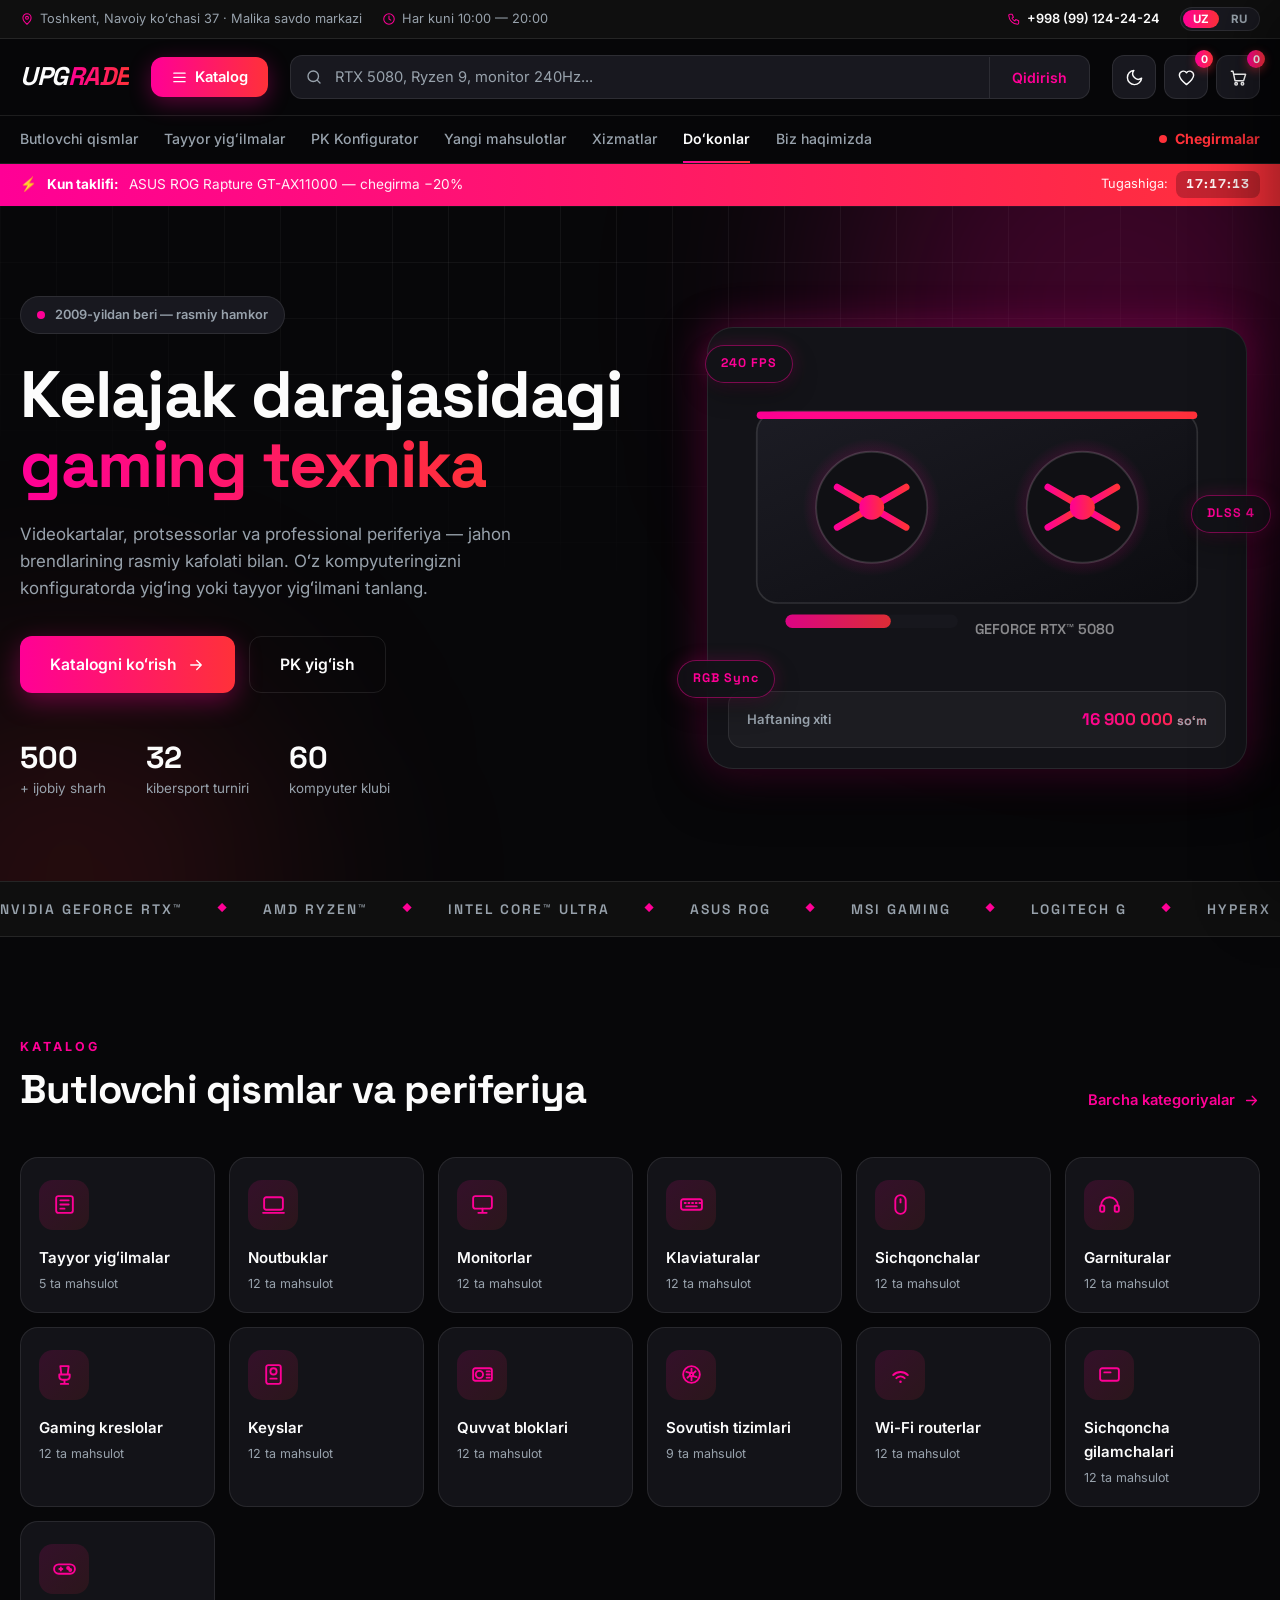
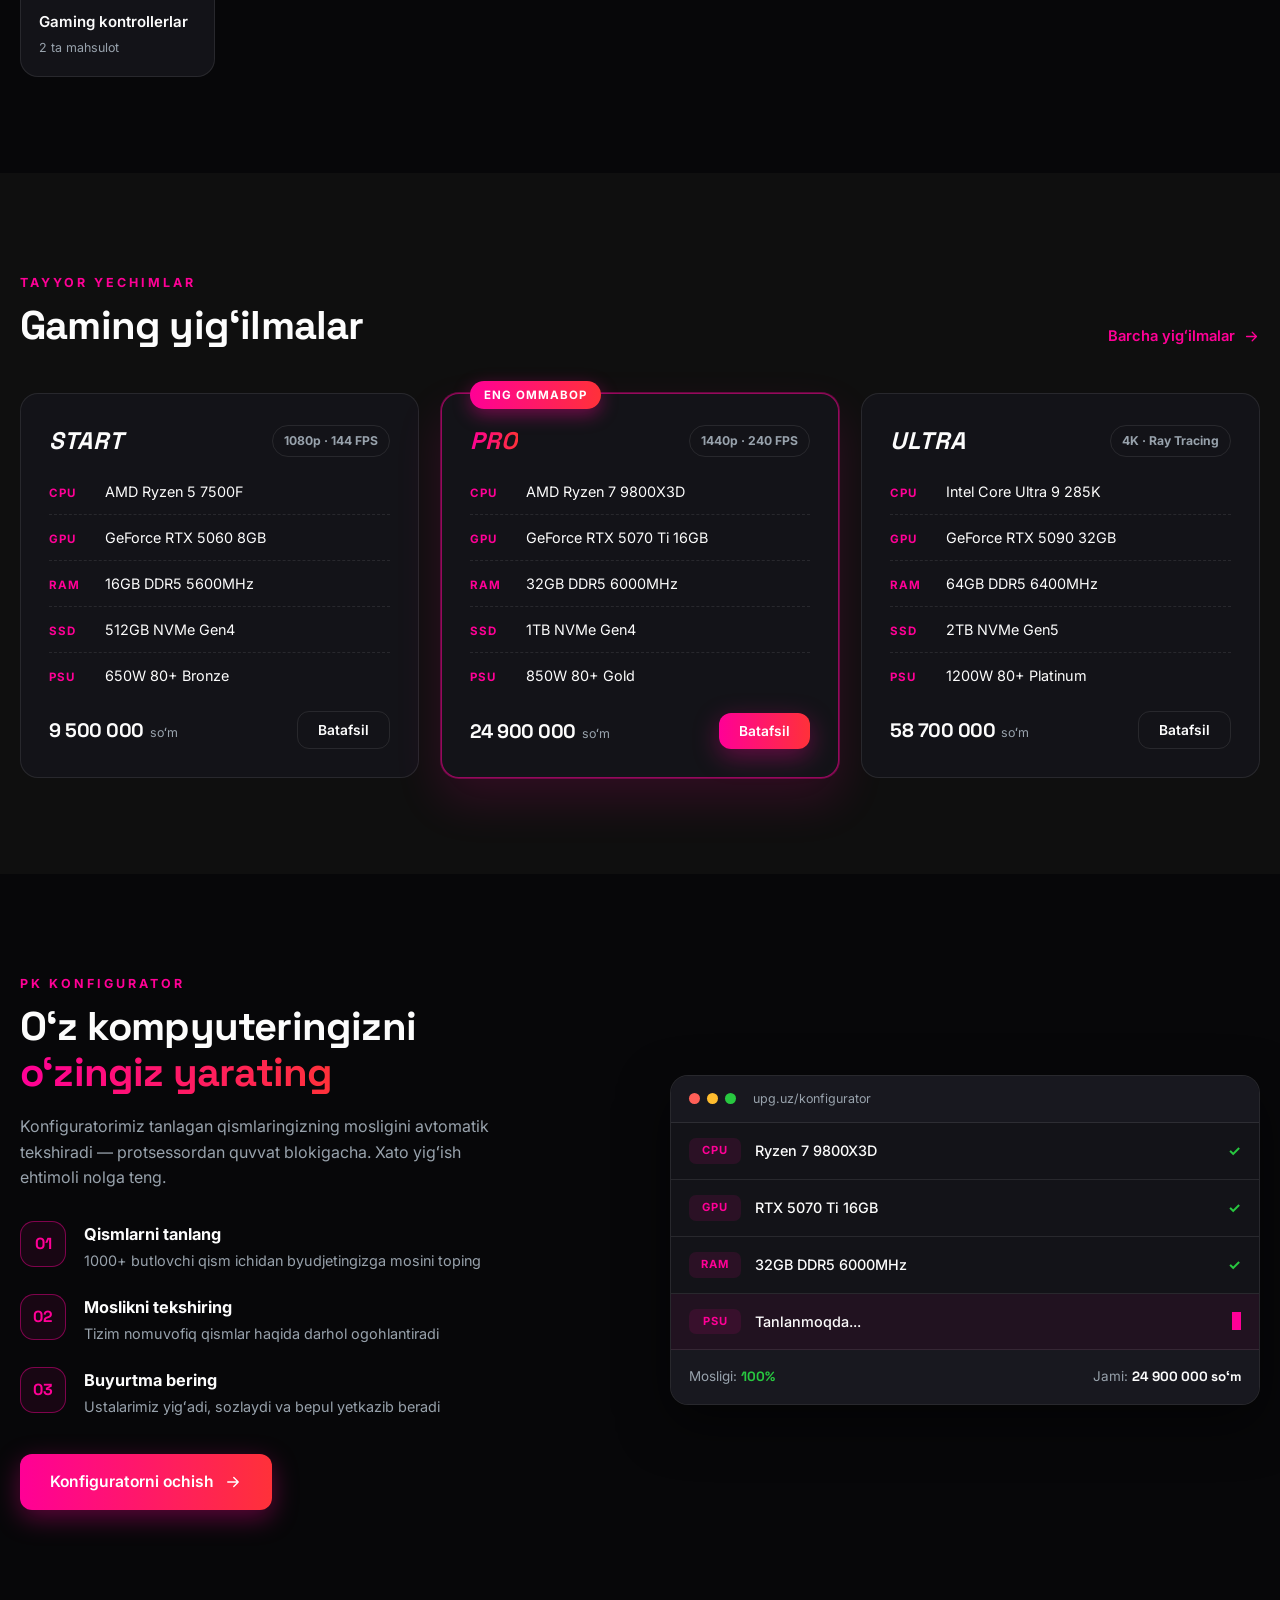
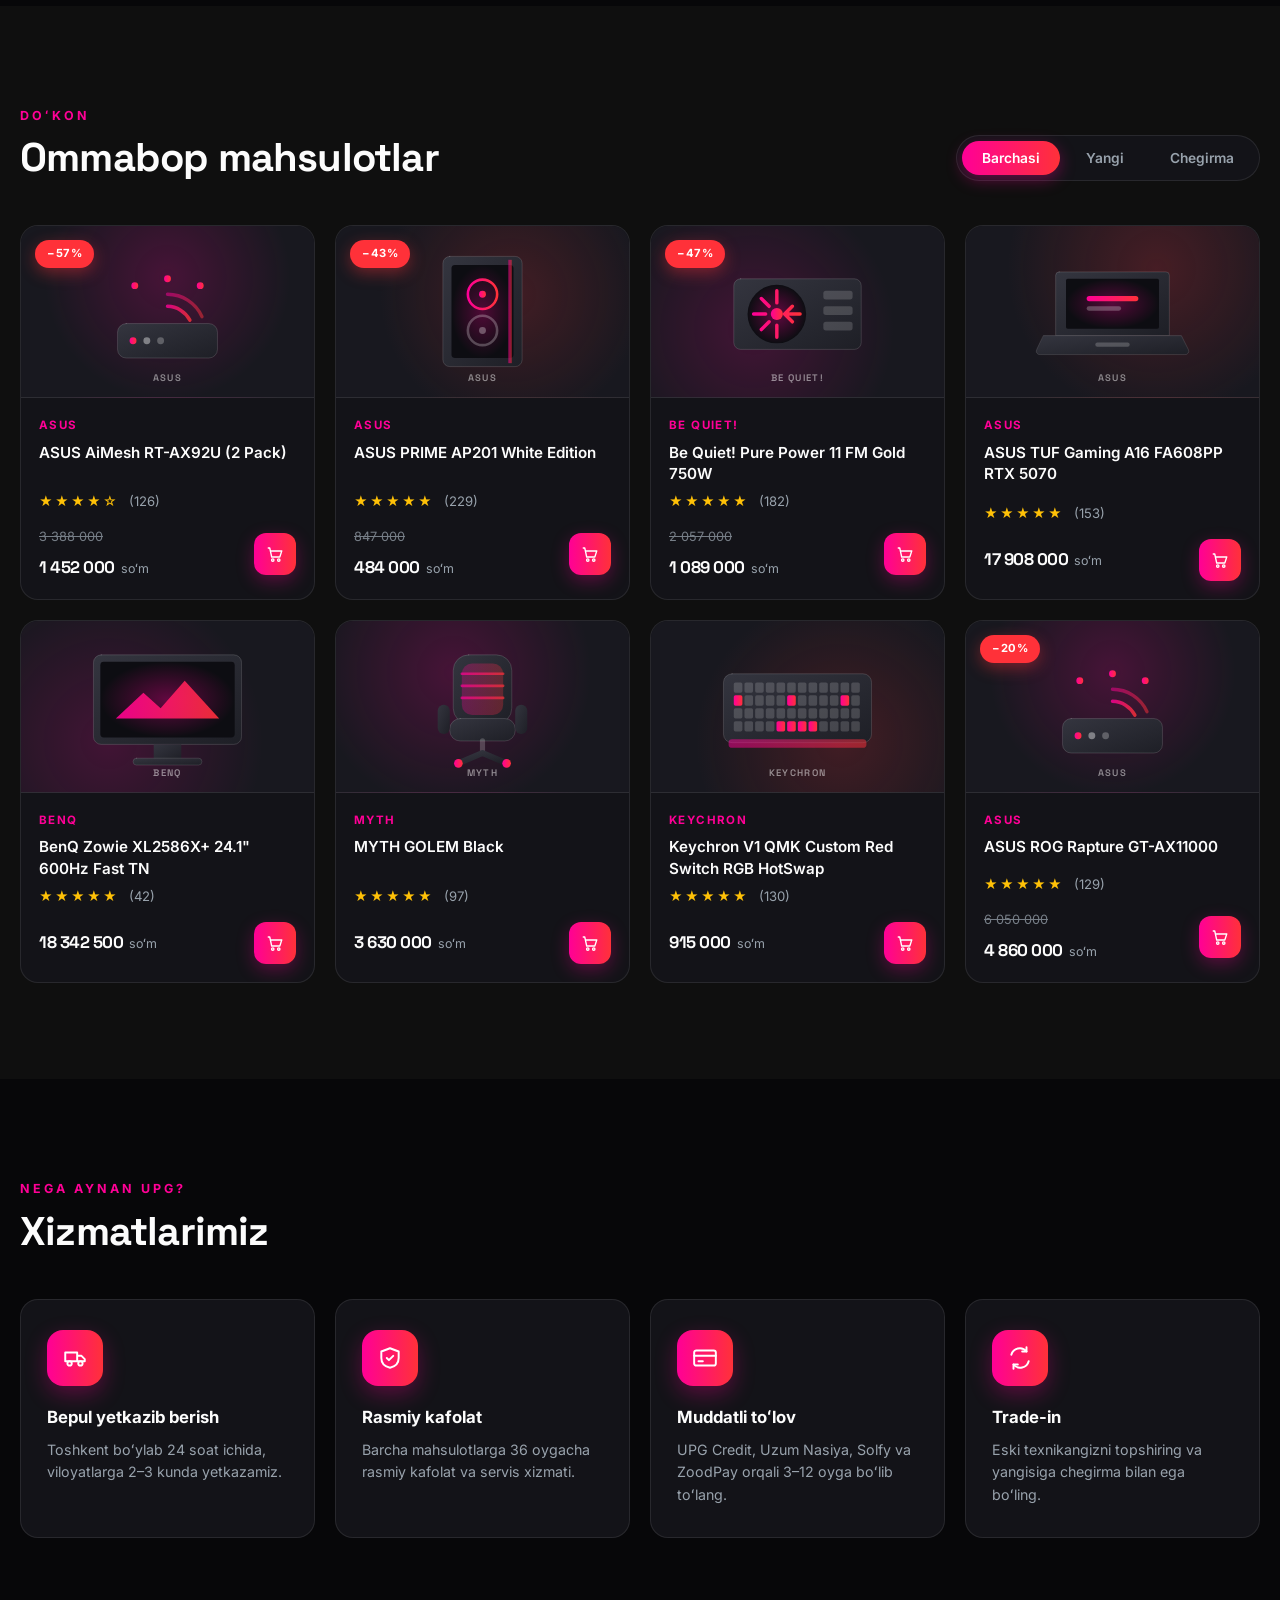
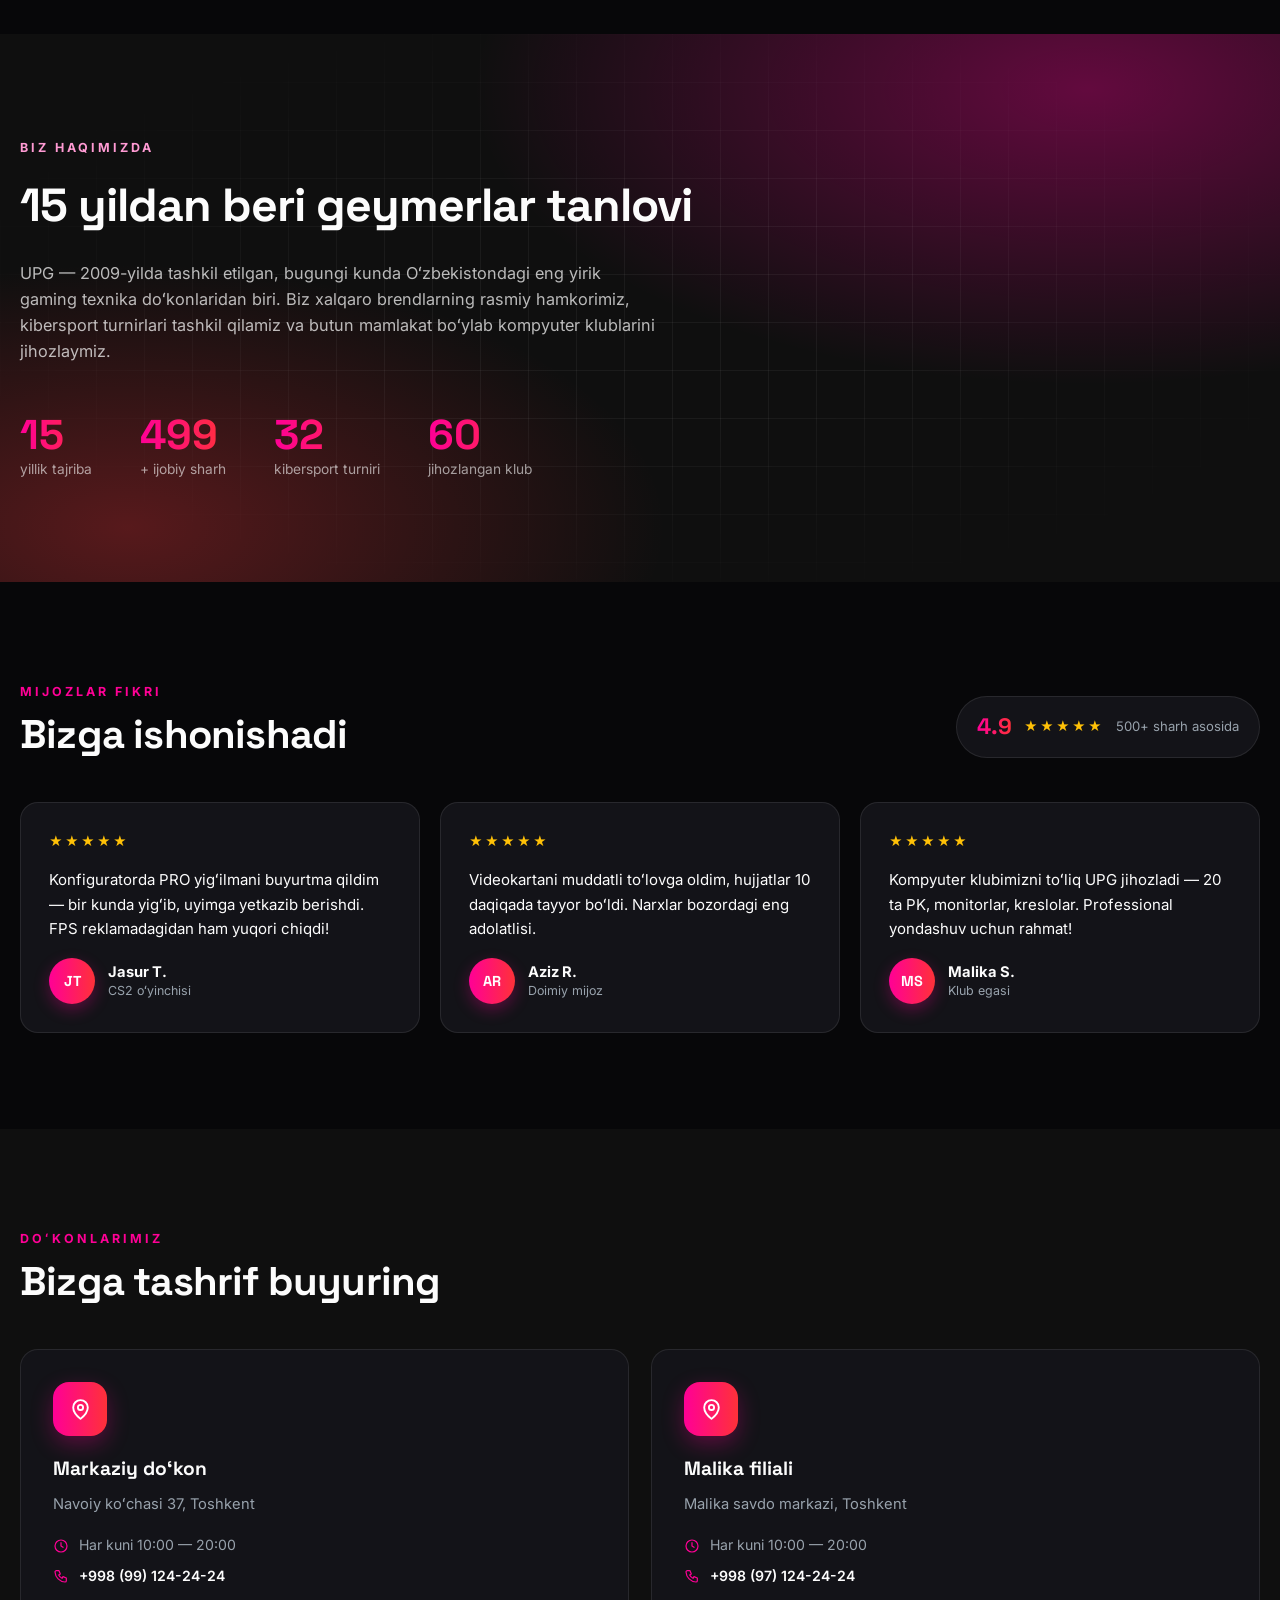
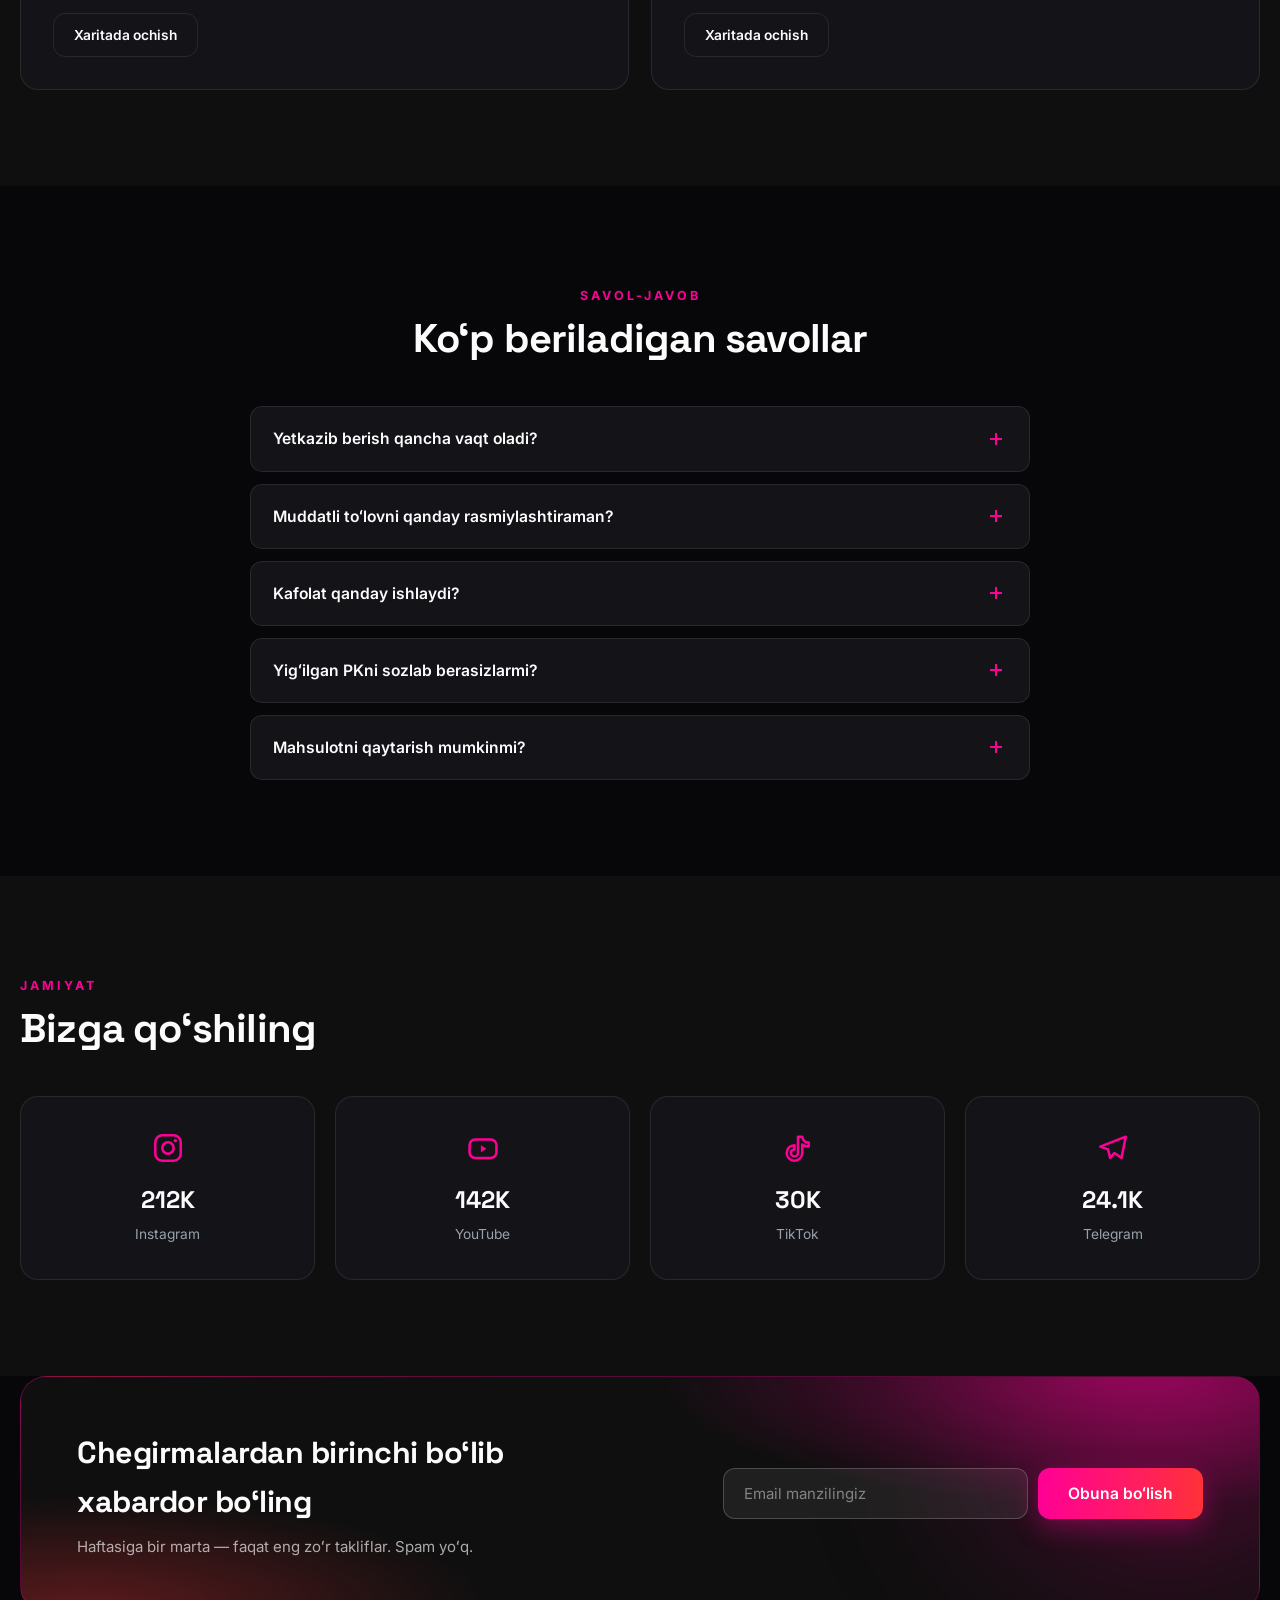
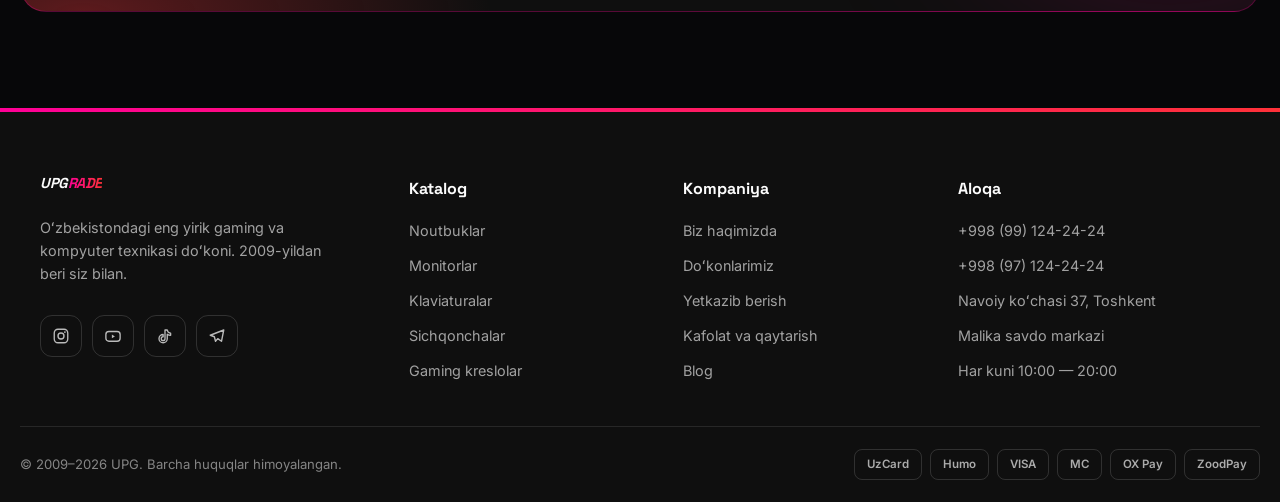
==== index.html @ 5912a6b3 "UPG — zamonaviy gaming do'kon sayti - 136 real mahsulot, 13 kategoriya (upg.uz'dan) - Kategoriya va " ====
<!DOCTYPE html>
<html lang="uz" data-theme="dark">
<head>
  <meta charset="UTF-8">
  <meta name="viewport" content="width=device-width, initial-scale=1.0">
  <meta name="theme-color" content="#0f0f0f">
  <meta name="description" content="UPG — 2009-yildan beri Oʻzbekistondagi eng yirik gaming va kompyuter texnikasi doʻkoni. Videokartalar, protsessorlar, tayyor yigʻilmalar va PK konfigurator.">
  <title>UPG — Gaming va kompyuter texnikasi | Toshkent</title>

  <meta property="og:type" content="website">
  <meta property="og:site_name" content="UPG">
  <meta property="og:title" content="UPG — Gaming va kompyuter texnikasi | Toshkent">
  <meta property="og:description" content="Videokartalar, protsessorlar va professional periferiya — jahon brendlarining rasmiy kafolati bilan. 2009-yildan beri.">
  <meta property="og:locale" content="uz_UZ">
  <meta property="og:url" content="https://upg.uz/">

  <link rel="icon" type="image/svg+xml" href="assets/favicon.svg">
  <link rel="preconnect" href="https://fonts.googleapis.com">
  <link rel="preconnect" href="https://fonts.gstatic.com" crossorigin>
  <link href="https://fonts.googleapis.com/css2?family=Inter:wght@400;500;600;700&family=Space+Grotesk:wght@500;600;700&display=swap" rel="stylesheet">
  <link rel="stylesheet" href="css/style.css">
  <link rel="stylesheet" href="css/shop.css">

  <script type="application/ld+json">
  {
    "@context": "https://schema.org",
    "@type": "Store",
    "name": "UPG",
    "url": "https://upg.uz",
    "telephone": "+998991242424",
    "openingHours": "Mo-Su 10:00-20:00",
    "address": {
      "@type": "PostalAddress",
      "streetAddress": "Navoiy koʻchasi 37",
      "addressLocality": "Toshkent",
      "addressCountry": "UZ"
    }
  }
  </script>
</head>
<body>

  <!-- ===== Preloader ===== -->
  <div class="preloader" id="preloader" aria-hidden="true">
    <div class="preloader__logo">UPG<span>RADE</span></div>
    <div class="preloader__bar"><i></i></div>
  </div>

  <!-- ===== Top bar ===== -->
  <div class="topbar">
    <div class="container topbar__inner">
      <div class="topbar__left">
        <span class="topbar__item">
          <svg viewBox="0 0 24 24"><path d="M12 21s-7-5.7-7-11a7 7 0 0 1 14 0c0 5.3-7 11-7 11z"/><circle cx="12" cy="10" r="2.5"/></svg>
          <span data-i18n="tb.addr">Toshkent, Navoiy koʻchasi 37 · Malika savdo markazi</span>
        </span>
        <span class="topbar__item">
          <svg viewBox="0 0 24 24"><circle cx="12" cy="12" r="9"/><path d="M12 7v5l3 2"/></svg>
          <span data-i18n="tb.hours">Har kuni 10:00 — 20:00</span>
        </span>
      </div>
      <div class="topbar__right">
        <a class="topbar__item topbar__phone" href="tel:+998991242424">
          <svg viewBox="0 0 24 24"><path d="M5 4h4l2 5-2.5 1.5a11 11 0 0 0 5 5L15 13l5 2v4a2 2 0 0 1-2 2A16 16 0 0 1 3 6a2 2 0 0 1 2-2z"/></svg>
          +998 (99) 124-24-24
        </a>
        <div class="lang-switch" role="group" aria-label="Til tanlash">
          <button class="lang-switch__btn is-active" data-lang="uz" type="button">UZ</button>
          <button class="lang-switch__btn" data-lang="ru" type="button">RU</button>
        </div>
      </div>
    </div>
  </div>

  <!-- ===== Header ===== -->
  <header class="header" id="header">
    <div class="container header__inner">
      <a class="logo" href="#" aria-label="UPG bosh sahifa">
        <span class="logo__upg">UPG</span><span class="logo__rade">RADE</span>
      </a>

      <button class="catalog-btn" type="button" id="catalogBtn" aria-expanded="false" aria-controls="megaMenu">
        <svg viewBox="0 0 24 24"><path d="M4 6h16M4 12h16M4 18h16"/></svg>
        <span data-i18n="h.catalog">Katalog</span>
      </button>

      <div class="search" id="searchBox">
        <svg class="search__icon" viewBox="0 0 24 24"><circle cx="11" cy="11" r="7"/><path d="m20 20-3.5-3.5"/></svg>
        <input class="search__input" id="searchInput" type="search" placeholder="RTX 5080, Ryzen 9, monitor 240Hz..." autocomplete="off">
        <button class="search__btn" type="button" data-i18n="h.search">Qidirish</button>
        <div class="search__sugg" id="searchSugg" role="listbox"></div>
      </div>

      <nav class="header__actions" aria-label="Foydalanuvchi amallari">
        <button class="icon-btn" type="button" aria-label="Mavzuni almashtirish" id="themeToggle">
          <svg class="icon-moon" viewBox="0 0 24 24"><path d="M21 12.8A9 9 0 1 1 11.2 3a7 7 0 0 0 9.8 9.8z"/></svg>
          <svg class="icon-sun" viewBox="0 0 24 24"><circle cx="12" cy="12" r="4"/><path d="M12 2v2m0 16v2M4.9 4.9l1.4 1.4m11.4 11.4 1.4 1.4M2 12h2m16 0h2M4.9 19.1l1.4-1.4M17.7 6.3l1.4-1.4"/></svg>
        </button>
        <button class="icon-btn" type="button" aria-label="Sevimlilar" id="favBtn">
          <svg viewBox="0 0 24 24"><path d="M12 21C6 16 3 12.5 3 9a5 5 0 0 1 9-3 5 5 0 0 1 9 3c0 3.5-3 7-9 12z"/></svg>
          <span class="icon-btn__badge" id="favBadge">0</span>
        </button>
        <button class="icon-btn" type="button" aria-label="Savat" id="cartIconBtn">
          <svg viewBox="0 0 24 24"><circle cx="9" cy="20" r="1.6"/><circle cx="17" cy="20" r="1.6"/><path d="M3 4h2l2.6 12h10.8L21 8H7"/></svg>
          <span class="icon-btn__badge" id="cartBadge">0</span>
        </button>
        <button class="burger" type="button" aria-label="Menyu" id="burger">
          <span></span><span></span><span></span>
        </button>
      </nav>
    </div>

    <!-- Mega menyu -->
    <div class="mega" id="megaMenu">
      <div class="container mega__inner">
        <a class="mega__link" href="#catalog"><svg viewBox="0 0 24 24"><rect x="7" y="7" width="10" height="10" rx="1.5"/><rect x="10" y="10" width="4" height="4"/><path d="M9 7V4m3 3V4m3 3V4M9 20v-3m3 3v-3m3 3v-3M7 9H4m3 3H4m3 3H4m16-6h-3m3 3h-3m3 3h-3"/></svg><span><b data-i18n="cat.cpu">Protsessorlar</b><i data-i18n="cnt.cpu">124 ta mahsulot</i></span></a>
        <a class="mega__link" href="#catalog"><svg viewBox="0 0 24 24"><rect x="2" y="7" width="19" height="11" rx="2"/><circle cx="8.5" cy="12.5" r="3"/><circle cx="15.5" cy="12.5" r="3"/><path d="M4 18v2m5-2v2"/></svg><span><b data-i18n="cat.gpu">Videokartalar</b><i data-i18n="cnt.gpu">86 ta mahsulot</i></span></a>
        <a class="mega__link" href="#catalog"><svg viewBox="0 0 24 24"><rect x="3" y="8" width="18" height="8" rx="1"/><path d="M6 8v8m4-8v8m4-8v8m4-8v8M3 12h18"/></svg><span><b data-i18n="cat.ram">Operativ xotira</b><i data-i18n="cnt.ram">93 ta mahsulot</i></span></a>
        <a class="mega__link" href="#catalog"><svg viewBox="0 0 24 24"><rect x="4" y="6" width="16" height="12" rx="2"/><circle cx="9" cy="12" r="2"/><path d="M13 10h4m-4 4h4"/></svg><span><b data-i18n="cat.ssd">SSD disklar</b><i data-i18n="cnt.ssd">78 ta mahsulot</i></span></a>
        <a class="mega__link" href="#catalog"><svg viewBox="0 0 24 24"><rect x="3" y="6" width="18" height="12" rx="2"/><circle cx="9" cy="12" r="3.5"/><path d="M16 9h3m-3 3h3m-3 3h3"/></svg><span><b data-i18n="cat.psu">Quvvat bloklari</b><i data-i18n="cnt.psu">52 ta mahsulot</i></span></a>
        <a class="mega__link" href="#catalog"><svg viewBox="0 0 24 24"><rect x="5" y="3" width="14" height="18" rx="2"/><circle cx="12" cy="9" r="3"/><path d="M9 16h6m-6 2.5h4"/></svg><span><b data-i18n="cat.case">Keyslar</b><i data-i18n="cnt.case">64 ta mahsulot</i></span></a>
        <a class="mega__link" href="#catalog"><svg viewBox="0 0 24 24"><circle cx="12" cy="12" r="8"/><circle cx="12" cy="12" r="1.6"/><path d="M12 6.5v4m3.9-1.6-2.5 2.3M17 14.5l-3.4-1M12 17.5v-4m-3.9 1.6 2.5-2.3M7 9.5l3.4 1"/></svg><span><b data-i18n="cat.cool">Sovutish</b><i data-i18n="cnt.cool">71 ta mahsulot</i></span></a>
        <a class="mega__link" href="#catalog"><svg viewBox="0 0 24 24"><rect x="3" y="4" width="18" height="12" rx="2"/><path d="M12 16v4m-4 0h8"/></svg><span><b data-i18n="cat.mon">Monitorlar</b><i data-i18n="cnt.mon">58 ta mahsulot</i></span></a>
        <a class="mega__link" href="#catalog"><svg viewBox="0 0 24 24"><rect x="2" y="7" width="20" height="10" rx="2"/><path d="M5.5 10.5h1m2.5 0h1m2.5 0h1m2.5 0h1m2.5 0h1M7 13.8h10"/></svg><span><b data-i18n="cat.kb">Klaviaturalar</b><i data-i18n="cnt.kb">112 ta mahsulot</i></span></a>
        <a class="mega__link" href="#catalog"><svg viewBox="0 0 24 24"><rect x="7" y="3" width="10" height="18" rx="5"/><path d="M12 7v3"/></svg><span><b data-i18n="cat.mouse">Sichqonchalar</b><i data-i18n="cnt.mouse">96 ta mahsulot</i></span></a>
        <a class="mega__link" href="#catalog"><svg viewBox="0 0 24 24"><path d="M4 13a8 8 0 0 1 16 0"/><rect x="3" y="13" width="4" height="6" rx="1.5"/><rect x="17" y="13" width="4" height="6" rx="1.5"/></svg><span><b data-i18n="cat.hs">Garnituralar</b><i data-i18n="cnt.hs">84 ta mahsulot</i></span></a>
        <a class="mega__link" href="#catalog"><svg viewBox="0 0 24 24"><path d="M8 4h8l-1 8h-6L8 4zM7 12h10v2a3 3 0 0 1-3 3h-4a3 3 0 0 1-3-3v-2zM12 17v3m-3.5 1h7"/></svg><span><b data-i18n="cat.chair">Gaming kreslolar</b><i data-i18n="cnt.chair">37 ta mahsulot</i></span></a>
      </div>
    </div>

    <nav class="subnav" id="subnav" aria-label="Asosiy menyu">
      <div class="container subnav__inner">
        <a href="#catalog" data-i18n="n.parts">Butlovchi qismlar</a>
        <a href="#builds" data-i18n="n.builds">Tayyor yigʻilmalar</a>
        <a href="#configurator" data-i18n="n.config">PK Konfigurator</a>
        <a href="#products" data-i18n="n.products">Yangi mahsulotlar</a>
        <a href="#services" data-i18n="n.services">Xizmatlar</a>
        <a href="#stores" data-i18n="n.stores">Doʻkonlar</a>
        <a href="#about" data-i18n="n.about">Biz haqimizda</a>
        <span class="subnav__hot"><span class="dot"></span><span data-i18n="n.sale">Chegirmalar</span></span>
      </div>
    </nav>
  </header>

  <!-- ===== Kun taklifi ===== -->
  <div class="dealbar">
    <div class="container dealbar__inner">
      <span class="dealbar__flash">⚡</span>
      <b data-i18n="deal.label">Kun taklifi:</b>
      <span class="dealbar__item" data-i18n="deal.item">MSI GeForce RTX 5070 Ti — chegirma −18%</span>
      <span class="dealbar__ends"><span data-i18n="deal.ends">Tugashiga:</span> <b class="dealbar__timer" id="dealTimer">00:00:00</b></span>
    </div>
  </div>

  <main>

    <!-- ===== Hero ===== -->
    <section class="hero">
      <div class="hero__glow hero__glow--1"></div>
      <div class="hero__glow hero__glow--2"></div>
      <div class="hero__grid-bg"></div>
      <div class="container hero__inner">
        <div class="hero__content reveal">
          <span class="chip">
            <span class="chip__pulse"></span>
            <span data-i18n="hero.chip">2009-yildan beri — rasmiy hamkor</span>
          </span>
          <h1 class="hero__title">
            <span data-i18n="hero.t1">Kelajak darajasidagi</span><br>
            <span class="grad-text" data-i18n="hero.t2">gaming texnika</span>
          </h1>
          <p class="hero__subtitle" data-i18n="hero.sub">
            Videokartalar, protsessorlar va professional periferiya — jahon brendlarining
            rasmiy kafolati bilan. Oʻz kompyuteringizni konfiguratorda yigʻing yoki
            tayyor yigʻilmani tanlang.
          </p>
          <div class="hero__cta">
            <a class="btn btn--primary" href="#catalog">
              <span data-i18n="hero.cta1">Katalogni koʻrish</span>
              <svg viewBox="0 0 24 24"><path d="M5 12h14m-6-6 6 6-6 6"/></svg>
            </a>
            <a class="btn btn--ghost" href="#configurator" data-i18n="hero.cta2">PK yigʻish</a>
          </div>
          <div class="hero__stats">
            <div class="hstat"><b data-count="500">0</b><span data-i18n="hero.s1">+ ijobiy sharh</span></div>
            <div class="hstat"><b data-count="32">0</b><span data-i18n="hero.s2">kibersport turniri</span></div>
            <div class="hstat"><b data-count="60">0</b><span data-i18n="hero.s3">kompyuter klubi</span></div>
          </div>
        </div>

        <div class="hero__visual reveal" aria-hidden="true">
          <span class="float-chip float-chip--1">240 FPS</span>
          <span class="float-chip float-chip--2">DLSS 4</span>
          <span class="float-chip float-chip--3">RGB Sync</span>
          <div class="gpu-card">
            <svg viewBox="0 0 520 340" fill="none">
              <defs>
                <linearGradient id="gpuBody" x1="0" y1="0" x2="1" y2="1">
                  <stop offset="0" stop-color="#1c1c24"/><stop offset="1" stop-color="#0c0c10"/>
                </linearGradient>
                <linearGradient id="gpuAccent" x1="0" y1="0" x2="1" y2="0">
                  <stop offset="0" stop-color="#FF0096"/><stop offset="1" stop-color="#FF3139"/>
                </linearGradient>
                <radialGradient id="fanGlow" cx="0.5" cy="0.5" r="0.5">
                  <stop offset="0" stop-color="#FF0096" stop-opacity=".55"/><stop offset="1" stop-color="#FF0096" stop-opacity="0"/>
                </radialGradient>
              </defs>
              <rect x="30" y="60" width="460" height="200" rx="22" fill="url(#gpuBody)" stroke="rgba(255,255,255,.12)"/>
              <rect x="30" y="60" width="460" height="8" rx="4" fill="url(#gpuAccent)"/>
              <circle cx="150" cy="160" r="72" fill="url(#fanGlow)"/>
              <circle cx="370" cy="160" r="72" fill="url(#fanGlow)"/>
              <g class="fan" style="transform-origin:150px 160px">
                <circle cx="150" cy="160" r="58" fill="#101014" stroke="rgba(255,255,255,.14)" stroke-width="2"/>
                <g stroke="url(#gpuAccent)" stroke-width="7" stroke-linecap="round">
                  <path d="M150 118v30"/><path d="M186 139l-26 15"/><path d="M186 181l-26-15"/>
                  <path d="M150 202v-30"/><path d="M114 181l26-15"/><path d="M114 139l26 15"/>
                </g>
                <circle cx="150" cy="160" r="13" fill="url(#gpuAccent)"/>
              </g>
              <g class="fan fan--rev" style="transform-origin:370px 160px">
                <circle cx="370" cy="160" r="58" fill="#101014" stroke="rgba(255,255,255,.14)" stroke-width="2"/>
                <g stroke="url(#gpuAccent)" stroke-width="7" stroke-linecap="round">
                  <path d="M370 118v30"/><path d="M406 139l-26 15"/><path d="M406 181l-26-15"/>
                  <path d="M370 202v-30"/><path d="M334 181l26-15"/><path d="M334 139l26 15"/>
                </g>
                <circle cx="370" cy="160" r="13" fill="url(#gpuAccent)"/>
              </g>
              <rect x="60" y="272" width="180" height="14" rx="7" fill="#17171d"/>
              <rect x="60" y="272" width="110" height="14" rx="7" fill="url(#gpuAccent)" opacity=".85"/>
              <text x="258" y="292" fill="rgba(255,255,255,.5)" font-family="Space Grotesk, sans-serif" font-size="15" font-weight="600">GEFORCE RTX™ 5080</text>
            </svg>
            <div class="gpu-card__tag">
              <span class="gpu-card__tag-label" data-i18n="hero.hit">Haftaning xiti</span>
              <span class="gpu-card__tag-price">16 900 000 <span data-i18n="common.sum">soʻm</span></span>
            </div>
          </div>
        </div>
      </div>

      <div class="marquee" aria-hidden="true">
        <div class="marquee__track">
          <span>NVIDIA GEFORCE RTX™</span><i>◆</i><span>AMD RYZEN™</span><i>◆</i><span>INTEL CORE™ ULTRA</span><i>◆</i><span>ASUS ROG</span><i>◆</i><span>MSI GAMING</span><i>◆</i><span>LOGITECH G</span><i>◆</i><span>HYPERX</span><i>◆</i><span>RAZER</span><i>◆</i><span>SAMSUNG ODYSSEY</span><i>◆</i>
          <span>NVIDIA GEFORCE RTX™</span><i>◆</i><span>AMD RYZEN™</span><i>◆</i><span>INTEL CORE™ ULTRA</span><i>◆</i><span>ASUS ROG</span><i>◆</i><span>MSI GAMING</span><i>◆</i><span>LOGITECH G</span><i>◆</i><span>HYPERX</span><i>◆</i><span>RAZER</span><i>◆</i><span>SAMSUNG ODYSSEY</span><i>◆</i>
        </div>
      </div>
    </section>

    <!-- ===== Kategoriyalar ===== -->
    <section class="section" id="catalog">
      <div class="container">
        <div class="section__head reveal">
          <div>
            <span class="section__eyebrow" data-i18n="cat.eyebrow">Katalog</span>
            <h2 class="section__title" data-i18n="cat.title">Butlovchi qismlar va periferiya</h2>
          </div>
          <a class="link-more" href="category.html?cat=all">
            <span data-i18n="cat.more">Barcha kategoriyalar</span>
            <svg viewBox="0 0 24 24"><path d="M5 12h14m-6-6 6 6-6 6"/></svg>
          </a>
        </div>

        <div class="cat-grid" id="catGrid">
          <a class="cat-card reveal" href="#">
            <div class="cat-card__icon"><svg viewBox="0 0 24 24"><rect x="7" y="7" width="10" height="10" rx="1.5"/><rect x="10" y="10" width="4" height="4"/><path d="M9 7V4m3 3V4m3 3V4M9 20v-3m3 3v-3m3 3v-3M7 9H4m3 3H4m3 3H4m16-6h-3m3 3h-3m3 3h-3"/></svg></div>
            <b data-i18n="cat.cpu">Protsessorlar</b><span data-i18n="cnt.cpu">124 ta mahsulot</span>
          </a>
          <a class="cat-card reveal" href="#">
            <div class="cat-card__icon"><svg viewBox="0 0 24 24"><rect x="2" y="7" width="19" height="11" rx="2"/><circle cx="8.5" cy="12.5" r="3"/><circle cx="15.5" cy="12.5" r="3"/><path d="M4 18v2m5-2v2"/></svg></div>
            <b data-i18n="cat.gpu">Videokartalar</b><span data-i18n="cnt.gpu">86 ta mahsulot</span>
          </a>
          <a class="cat-card reveal" href="#">
            <div class="cat-card__icon"><svg viewBox="0 0 24 24"><rect x="3" y="8" width="18" height="8" rx="1"/><path d="M6 8v8m4-8v8m4-8v8m4-8v8M3 12h18"/></svg></div>
            <b data-i18n="cat.ram">Operativ xotira</b><span data-i18n="cnt.ram">93 ta mahsulot</span>
          </a>
          <a class="cat-card reveal" href="#">
            <div class="cat-card__icon"><svg viewBox="0 0 24 24"><rect x="4" y="6" width="16" height="12" rx="2"/><circle cx="9" cy="12" r="2"/><path d="M13 10h4m-4 4h4"/></svg></div>
            <b data-i18n="cat.ssd">SSD disklar</b><span data-i18n="cnt.ssd">78 ta mahsulot</span>
          </a>
          <a class="cat-card reveal" href="#">
            <div class="cat-card__icon"><svg viewBox="0 0 24 24"><rect x="3" y="6" width="18" height="12" rx="2"/><circle cx="9" cy="12" r="3.5"/><path d="M9 8.5v7M5.9 10.2l6.2 3.6M5.9 13.8l6.2-3.6M16 9h3m-3 3h3m-3 3h3"/></svg></div>
            <b data-i18n="cat.psu">Quvvat bloklari</b><span data-i18n="cnt.psu">52 ta mahsulot</span>
          </a>
          <a class="cat-card reveal" href="#">
            <div class="cat-card__icon"><svg viewBox="0 0 24 24"><rect x="5" y="3" width="14" height="18" rx="2"/><circle cx="12" cy="9" r="3"/><path d="M9 16h6m-6 2.5h4"/></svg></div>
            <b data-i18n="cat.case">Keyslar</b><span data-i18n="cnt.case">64 ta mahsulot</span>
          </a>
          <a class="cat-card reveal" href="#">
            <div class="cat-card__icon"><svg viewBox="0 0 24 24"><circle cx="12" cy="12" r="8"/><path d="M12 6.5v4m3.9-1.6-2.5 2.3M17 14.5l-3.4-1M12 17.5v-4m-3.9 1.6 2.5-2.3M7 9.5l3.4 1"/><circle cx="12" cy="12" r="1.6"/></svg></div>
            <b data-i18n="cat.cool">Sovutish</b><span data-i18n="cnt.cool">71 ta mahsulot</span>
          </a>
          <a class="cat-card reveal" href="#">
            <div class="cat-card__icon"><svg viewBox="0 0 24 24"><rect x="3" y="4" width="18" height="12" rx="2"/><path d="M12 16v4m-4 0h8"/></svg></div>
            <b data-i18n="cat.mon">Monitorlar</b><span data-i18n="cnt.mon">58 ta mahsulot</span>
          </a>
          <a class="cat-card reveal" href="#">
            <div class="cat-card__icon"><svg viewBox="0 0 24 24"><rect x="2" y="7" width="20" height="10" rx="2"/><path d="M5.5 10.5h1m2.5 0h1m2.5 0h1m2.5 0h1m2.5 0h1M7 13.8h10"/></svg></div>
            <b data-i18n="cat.kb">Klaviaturalar</b><span data-i18n="cnt.kb">112 ta mahsulot</span>
          </a>
          <a class="cat-card reveal" href="#">
            <div class="cat-card__icon"><svg viewBox="0 0 24 24"><rect x="7" y="3" width="10" height="18" rx="5"/><path d="M12 7v3"/></svg></div>
            <b data-i18n="cat.mouse">Sichqonchalar</b><span data-i18n="cnt.mouse">96 ta mahsulot</span>
          </a>
          <a class="cat-card reveal" href="#">
            <div class="cat-card__icon"><svg viewBox="0 0 24 24"><path d="M4 13a8 8 0 0 1 16 0"/><rect x="3" y="13" width="4" height="6" rx="1.5"/><rect x="17" y="13" width="4" height="6" rx="1.5"/></svg></div>
            <b data-i18n="cat.hs">Garnituralar</b><span data-i18n="cnt.hs">84 ta mahsulot</span>
          </a>
          <a class="cat-card reveal" href="#">
            <div class="cat-card__icon"><svg viewBox="0 0 24 24"><path d="M8 4h8l-1 8h-6L8 4zM7 12h10v2a3 3 0 0 1-3 3h-4a3 3 0 0 1-3-3v-2zM12 17v3m-3.5 1h7"/></svg></div>
            <b data-i18n="cat.chair">Gaming kreslolar</b><span data-i18n="cnt.chair">37 ta mahsulot</span>
          </a>
        </div>
      </div>
    </section>

    <!-- ===== Yigʻilmalar ===== -->
    <section class="section section--alt" id="builds">
      <div class="container">
        <div class="section__head reveal">
          <div>
            <span class="section__eyebrow" data-i18n="b.eyebrow">Tayyor yechimlar</span>
            <h2 class="section__title" data-i18n="b.title">Gaming yigʻilmalar</h2>
          </div>
          <a class="link-more" href="category.html?cat=sborki">
            <span data-i18n="b.more">Barcha yigʻilmalar</span>
            <svg viewBox="0 0 24 24"><path d="M5 12h14m-6-6 6 6-6 6"/></svg>
          </a>
        </div>

        <div class="builds-grid">
          <article class="build-card reveal">
            <div class="build-card__head">
              <span class="build-card__tier">START</span>
              <span class="build-card__fps">1080p · 144 FPS</span>
            </div>
            <ul class="build-card__specs">
              <li><b>CPU</b> AMD Ryzen 5 7500F</li>
              <li><b>GPU</b> GeForce RTX 5060 8GB</li>
              <li><b>RAM</b> 16GB DDR5 5600MHz</li>
              <li><b>SSD</b> 512GB NVMe Gen4</li>
              <li><b>PSU</b> 650W 80+ Bronze</li>
            </ul>
            <div class="build-card__foot">
              <div class="price"><b>9 500 000</b><span data-i18n="common.sum">soʻm</span></div>
              <button class="btn btn--sm btn--ghost" type="button" data-i18n="b.btn">Batafsil</button>
            </div>
          </article>

          <article class="build-card build-card--featured reveal">
            <span class="build-card__ribbon" data-i18n="b.pop">Eng ommabop</span>
            <div class="build-card__head">
              <span class="build-card__tier">PRO</span>
              <span class="build-card__fps">1440p · 240 FPS</span>
            </div>
            <ul class="build-card__specs">
              <li><b>CPU</b> AMD Ryzen 7 9800X3D</li>
              <li><b>GPU</b> GeForce RTX 5070 Ti 16GB</li>
              <li><b>RAM</b> 32GB DDR5 6000MHz</li>
              <li><b>SSD</b> 1TB NVMe Gen4</li>
              <li><b>PSU</b> 850W 80+ Gold</li>
            </ul>
            <div class="build-card__foot">
              <div class="price"><b>24 900 000</b><span data-i18n="common.sum">soʻm</span></div>
              <button class="btn btn--sm btn--primary" type="button" data-i18n="b.btn">Batafsil</button>
            </div>
          </article>

          <article class="build-card reveal">
            <div class="build-card__head">
              <span class="build-card__tier">ULTRA</span>
              <span class="build-card__fps">4K · Ray Tracing</span>
            </div>
            <ul class="build-card__specs">
              <li><b>CPU</b> Intel Core Ultra 9 285K</li>
              <li><b>GPU</b> GeForce RTX 5090 32GB</li>
              <li><b>RAM</b> 64GB DDR5 6400MHz</li>
              <li><b>SSD</b> 2TB NVMe Gen5</li>
              <li><b>PSU</b> 1200W 80+ Platinum</li>
            </ul>
            <div class="build-card__foot">
              <div class="price"><b>58 700 000</b><span data-i18n="common.sum">soʻm</span></div>
              <button class="btn btn--sm btn--ghost" type="button" data-i18n="b.btn">Batafsil</button>
            </div>
          </article>
        </div>
      </div>
    </section>

    <!-- ===== Konfigurator ===== -->
    <section class="section configurator" id="configurator">
      <div class="container configurator__inner">
        <div class="configurator__content reveal">
          <span class="section__eyebrow" data-i18n="cf.eyebrow">PK Konfigurator</span>
          <h2 class="section__title"><span data-i18n="cf.t1">Oʻz kompyuteringizni</span><br><span class="grad-text" data-i18n="cf.t2">oʻzingiz yarating</span></h2>
          <p class="section__text" data-i18n="cf.text">
            Konfiguratorimiz tanlagan qismlaringizning mosligini avtomatik tekshiradi —
            protsessordan quvvat blokigacha. Xato yigʻish ehtimoli nolga teng.
          </p>
          <ol class="steps">
            <li class="steps__item">
              <span class="steps__num">01</span>
              <div><b data-i18n="cf.s1t">Qismlarni tanlang</b><p data-i18n="cf.s1d">1000+ butlovchi qism ichidan byudjetingizga mosini toping</p></div>
            </li>
            <li class="steps__item">
              <span class="steps__num">02</span>
              <div><b data-i18n="cf.s2t">Moslikni tekshiring</b><p data-i18n="cf.s2d">Tizim nomuvofiq qismlar haqida darhol ogohlantiradi</p></div>
            </li>
            <li class="steps__item">
              <span class="steps__num">03</span>
              <div><b data-i18n="cf.s3t">Buyurtma bering</b><p data-i18n="cf.s3d">Ustalarimiz yigʻadi, sozlaydi va bepul yetkazib beradi</p></div>
            </li>
          </ol>
          <a class="btn btn--primary" href="#">
            <span data-i18n="cf.cta">Konfiguratorni ochish</span>
            <svg viewBox="0 0 24 24"><path d="M5 12h14m-6-6 6 6-6 6"/></svg>
          </a>
        </div>

        <div class="configurator__visual reveal" aria-hidden="true">
          <div class="config-mock">
            <div class="config-mock__bar">
              <i></i><i></i><i></i>
              <span>upg.uz/konfigurator</span>
            </div>
            <div class="config-mock__row">
              <span class="config-mock__part">CPU</span>
              <span class="config-mock__name">Ryzen 7 9800X3D</span>
              <span class="config-mock__ok">✓</span>
            </div>
            <div class="config-mock__row">
              <span class="config-mock__part">GPU</span>
              <span class="config-mock__name">RTX 5070 Ti 16GB</span>
              <span class="config-mock__ok">✓</span>
            </div>
            <div class="config-mock__row">
              <span class="config-mock__part">RAM</span>
              <span class="config-mock__name">32GB DDR5 6000MHz</span>
              <span class="config-mock__ok">✓</span>
            </div>
            <div class="config-mock__row is-active">
              <span class="config-mock__part">PSU</span>
              <span class="config-mock__name" data-i18n="cf.sel">Tanlanmoqda...</span>
              <span class="config-mock__cursor"></span>
            </div>
            <div class="config-mock__total">
              <span><span data-i18n="cf.comp">Mosligi:</span> <b class="ok">100%</b></span>
              <span><span data-i18n="cf.total">Jami:</span> <b>24 900 000 <span data-i18n="common.sum">soʻm</span></b></span>
            </div>
          </div>
        </div>
      </div>
    </section>

    <!-- ===== Mahsulotlar ===== -->
    <section class="section section--alt" id="products">
      <div class="container">
        <div class="section__head reveal">
          <div>
            <span class="section__eyebrow" data-i18n="p.eyebrow">Doʻkon</span>
            <h2 class="section__title" data-i18n="p.title">Yangi mahsulotlar</h2>
          </div>
          <div class="tabs" role="tablist">
            <button class="tabs__btn is-active" data-filter="all" type="button" data-i18n="p.all">Barchasi</button>
            <button class="tabs__btn" data-filter="new" type="button" data-i18n="p.new">Yangi</button>
            <button class="tabs__btn" data-filter="sale" type="button" data-i18n="p.sale">Chegirma</button>
          </div>
        </div>

        <div class="prod-grid" id="prodGrid">

          <article class="prod-card reveal" data-tags="new">
            <span class="badge badge--new" data-i18n="badge.new">Yangi</span>
            <button class="prod-card__fav" type="button" aria-label="Sevimlilarga qoʻshish">
              <svg viewBox="0 0 24 24"><path d="M12 21C6 16 3 12.5 3 9a5 5 0 0 1 9-3 5 5 0 0 1 9 3c0 3.5-3 7-9 12z"/></svg>
            </button>
            <div class="prod-card__media prod-card__media--gpu">
              <svg viewBox="0 0 24 24"><rect x="2" y="7" width="19" height="11" rx="2"/><circle cx="8.5" cy="12.5" r="3"/><circle cx="15.5" cy="12.5" r="3"/><path d="M4 18v2m5-2h0"/></svg>
            </div>
            <div class="prod-card__body">
              <span class="prod-card__cat" data-i18n="pc.gpu">Videokarta</span>
              <h3 class="prod-card__name">MSI GeForce RTX 5080 Gaming X Trio 16GB</h3>
              <div class="stars" aria-label="5 dan 5 yulduz">★★★★★ <span>(47)</span></div>
              <div class="prod-card__foot">
                <div class="price"><b>16 900 000</b><span data-i18n="common.sum">soʻm</span></div>
                <button class="cart-btn" type="button" aria-label="Savatga qoʻshish">
                  <svg viewBox="0 0 24 24"><circle cx="9" cy="20" r="1.6"/><circle cx="17" cy="20" r="1.6"/><path d="M3 4h2l2.6 12h10.8L21 8H7"/></svg>
                </button>
              </div>
            </div>
          </article>

          <article class="prod-card reveal" data-tags="new">
            <span class="badge badge--new" data-i18n="badge.new">Yangi</span>
            <button class="prod-card__fav" type="button" aria-label="Sevimlilarga qoʻshish">
              <svg viewBox="0 0 24 24"><path d="M12 21C6 16 3 12.5 3 9a5 5 0 0 1 9-3 5 5 0 0 1 9 3c0 3.5-3 7-9 12z"/></svg>
            </button>
            <div class="prod-card__media prod-card__media--cpu">
              <svg viewBox="0 0 24 24"><rect x="7" y="7" width="10" height="10" rx="1.5"/><rect x="10" y="10" width="4" height="4"/><path d="M9 7V4m3 3V4m3 3V4M9 20v-3m3 3v-3m3 3v-3M7 9H4m3 3H4m3 3H4m16-6h-3m3 3h-3m3 3h-3"/></svg>
            </div>
            <div class="prod-card__body">
              <span class="prod-card__cat" data-i18n="pc.cpu">Protsessor</span>
              <h3 class="prod-card__name">AMD Ryzen 9 9950X3D · 16 yadro · AM5</h3>
              <div class="stars" aria-label="5 dan 5 yulduz">★★★★★ <span>(89)</span></div>
              <div class="prod-card__foot">
                <div class="price"><b>9 250 000</b><span data-i18n="common.sum">soʻm</span></div>
                <button class="cart-btn" type="button" aria-label="Savatga qoʻshish">
                  <svg viewBox="0 0 24 24"><circle cx="9" cy="20" r="1.6"/><circle cx="17" cy="20" r="1.6"/><path d="M3 4h2l2.6 12h10.8L21 8H7"/></svg>
                </button>
              </div>
            </div>
          </article>

          <article class="prod-card reveal" data-tags="sale">
            <span class="badge badge--sale">−15%</span>
            <button class="prod-card__fav" type="button" aria-label="Sevimlilarga qoʻshish">
              <svg viewBox="0 0 24 24"><path d="M12 21C6 16 3 12.5 3 9a5 5 0 0 1 9-3 5 5 0 0 1 9 3c0 3.5-3 7-9 12z"/></svg>
            </button>
            <div class="prod-card__media prod-card__media--monitor">
              <svg viewBox="0 0 24 24"><rect x="3" y="4" width="18" height="12" rx="2"/><path d="M12 16v4m-4 0h8"/></svg>
            </div>
            <div class="prod-card__body">
              <span class="prod-card__cat" data-i18n="pc.mon">Monitor</span>
              <h3 class="prod-card__name">Samsung Odyssey G7 27" QHD 240Hz</h3>
              <div class="stars" aria-label="5 dan 4 yulduz">★★★★☆ <span>(132)</span></div>
              <div class="prod-card__foot">
                <div class="price">
                  <s>7 600 000</s>
                  <b>6 450 000</b><span data-i18n="common.sum">soʻm</span>
                </div>
                <button class="cart-btn" type="button" aria-label="Savatga qoʻshish">
                  <svg viewBox="0 0 24 24"><circle cx="9" cy="20" r="1.6"/><circle cx="17" cy="20" r="1.6"/><path d="M3 4h2l2.6 12h10.8L21 8H7"/></svg>
                </button>
              </div>
            </div>
          </article>

          <article class="prod-card reveal" data-tags="new">
            <span class="badge badge--new" data-i18n="badge.new">Yangi</span>
            <button class="prod-card__fav" type="button" aria-label="Sevimlilarga qoʻshish">
              <svg viewBox="0 0 24 24"><path d="M12 21C6 16 3 12.5 3 9a5 5 0 0 1 9-3 5 5 0 0 1 9 3c0 3.5-3 7-9 12z"/></svg>
            </button>
            <div class="prod-card__media prod-card__media--kb">
              <svg viewBox="0 0 24 24"><rect x="2" y="7" width="20" height="10" rx="2"/><path d="M5.5 10.5h1m2.5 0h1m2.5 0h1m2.5 0h1m2.5 0h1M7 13.8h10"/></svg>
            </div>
            <div class="prod-card__body">
              <span class="prod-card__cat" data-i18n="pc.kb">Klaviatura</span>
              <h3 class="prod-card__name">ASUS ROG Strix Scope II 96 Wireless</h3>
              <div class="stars" aria-label="5 dan 5 yulduz">★★★★★ <span>(56)</span></div>
              <div class="prod-card__foot">
                <div class="price"><b>2 150 000</b><span data-i18n="common.sum">soʻm</span></div>
                <button class="cart-btn" type="button" aria-label="Savatga qoʻshish">
                  <svg viewBox="0 0 24 24"><circle cx="9" cy="20" r="1.6"/><circle cx="17" cy="20" r="1.6"/><path d="M3 4h2l2.6 12h10.8L21 8H7"/></svg>
                </button>
              </div>
            </div>
          </article>

          <article class="prod-card reveal" data-tags="sale">
            <span class="badge badge--sale">−20%</span>
            <button class="prod-card__fav" type="button" aria-label="Sevimlilarga qoʻshish">
              <svg viewBox="0 0 24 24"><path d="M12 21C6 16 3 12.5 3 9a5 5 0 0 1 9-3 5 5 0 0 1 9 3c0 3.5-3 7-9 12z"/></svg>
            </button>
            <div class="prod-card__media prod-card__media--mouse">
              <svg viewBox="0 0 24 24"><rect x="7" y="3" width="10" height="18" rx="5"/><path d="M12 7v3"/></svg>
            </div>
            <div class="prod-card__body">
              <span class="prod-card__cat" data-i18n="pc.mouse">Sichqoncha</span>
              <h3 class="prod-card__name">Logitech G Pro X Superlight 2</h3>
              <div class="stars" aria-label="5 dan 5 yulduz">★★★★★ <span>(214)</span></div>
              <div class="prod-card__foot">
                <div class="price">
                  <s>2 190 000</s>
                  <b>1 750 000</b><span data-i18n="common.sum">soʻm</span>
                </div>
                <button class="cart-btn" type="button" aria-label="Savatga qoʻshish">
                  <svg viewBox="0 0 24 24"><circle cx="9" cy="20" r="1.6"/><circle cx="17" cy="20" r="1.6"/><path d="M3 4h2l2.6 12h10.8L21 8H7"/></svg>
                </button>
              </div>
            </div>
          </article>

          <article class="prod-card reveal" data-tags="new">
            <span class="badge badge--new" data-i18n="badge.new">Yangi</span>
            <button class="prod-card__fav" type="button" aria-label="Sevimlilarga qoʻshish">
              <svg viewBox="0 0 24 24"><path d="M12 21C6 16 3 12.5 3 9a5 5 0 0 1 9-3 5 5 0 0 1 9 3c0 3.5-3 7-9 12z"/></svg>
            </button>
            <div class="prod-card__media prod-card__media--headset">
              <svg viewBox="0 0 24 24"><path d="M4 13a8 8 0 0 1 16 0"/><rect x="3" y="13" width="4" height="6" rx="1.5"/><rect x="17" y="13" width="4" height="6" rx="1.5"/></svg>
            </div>
            <div class="prod-card__body">
              <span class="prod-card__cat" data-i18n="pc.hs">Garnitura</span>
              <h3 class="prod-card__name">HyperX Cloud III Wireless · 120 soat</h3>
              <div class="stars" aria-label="5 dan 4 yulduz">★★★★☆ <span>(78)</span></div>
              <div class="prod-card__foot">
                <div class="price"><b>1 890 000</b><span data-i18n="common.sum">soʻm</span></div>
                <button class="cart-btn" type="button" aria-label="Savatga qoʻshish">
                  <svg viewBox="0 0 24 24"><circle cx="9" cy="20" r="1.6"/><circle cx="17" cy="20" r="1.6"/><path d="M3 4h2l2.6 12h10.8L21 8H7"/></svg>
                </button>
              </div>
            </div>
          </article>

          <article class="prod-card reveal" data-tags="sale">
            <span class="badge badge--sale">−12%</span>
            <button class="prod-card__fav" type="button" aria-label="Sevimlilarga qoʻshish">
              <svg viewBox="0 0 24 24"><path d="M12 21C6 16 3 12.5 3 9a5 5 0 0 1 9-3 5 5 0 0 1 9 3c0 3.5-3 7-9 12z"/></svg>
            </button>
            <div class="prod-card__media prod-card__media--ram">
              <svg viewBox="0 0 24 24"><rect x="3" y="8" width="18" height="8" rx="1"/><path d="M6 8v8m4-8v8m4-8v8m4-8v8M3 12h18"/></svg>
            </div>
            <div class="prod-card__body">
              <span class="prod-card__cat" data-i18n="pc.ram">Operativ xotira</span>
              <h3 class="prod-card__name">Kingston Fury Beast RGB 32GB DDR5 6000</h3>
              <div class="stars" aria-label="5 dan 5 yulduz">★★★★★ <span>(163)</span></div>
              <div class="prod-card__foot">
                <div class="price">
                  <s>1 870 000</s>
                  <b>1 650 000</b><span data-i18n="common.sum">soʻm</span>
                </div>
                <button class="cart-btn" type="button" aria-label="Savatga qoʻshish">
                  <svg viewBox="0 0 24 24"><circle cx="9" cy="20" r="1.6"/><circle cx="17" cy="20" r="1.6"/><path d="M3 4h2l2.6 12h10.8L21 8H7"/></svg>
                </button>
              </div>
            </div>
          </article>

          <article class="prod-card reveal" data-tags="new">
            <span class="badge badge--new" data-i18n="badge.new">Yangi</span>
            <button class="prod-card__fav" type="button" aria-label="Sevimlilarga qoʻshish">
              <svg viewBox="0 0 24 24"><path d="M12 21C6 16 3 12.5 3 9a5 5 0 0 1 9-3 5 5 0 0 1 9 3c0 3.5-3 7-9 12z"/></svg>
            </button>
            <div class="prod-card__media prod-card__media--ssd">
              <svg viewBox="0 0 24 24"><rect x="4" y="6" width="16" height="12" rx="2"/><circle cx="9" cy="12" r="2"/><path d="M13 10h4m-4 4h4"/></svg>
            </div>
            <div class="prod-card__body">
              <span class="prod-card__cat" data-i18n="pc.ssd">SSD disk</span>
              <h3 class="prod-card__name">Samsung 990 Pro 2TB NVMe Gen4</h3>
              <div class="stars" aria-label="5 dan 5 yulduz">★★★★★ <span>(97)</span></div>
              <div class="prod-card__foot">
                <div class="price"><b>2 350 000</b><span data-i18n="common.sum">soʻm</span></div>
                <button class="cart-btn" type="button" aria-label="Savatga qoʻshish">
                  <svg viewBox="0 0 24 24"><circle cx="9" cy="20" r="1.6"/><circle cx="17" cy="20" r="1.6"/><path d="M3 4h2l2.6 12h10.8L21 8H7"/></svg>
                </button>
              </div>
            </div>
          </article>

        </div>
      </div>
    </section>

    <!-- ===== Xizmatlar ===== -->
    <section class="section" id="services">
      <div class="container">
        <div class="section__head reveal">
          <div>
            <span class="section__eyebrow" data-i18n="sv.eyebrow">Nega aynan UPG?</span>
            <h2 class="section__title" data-i18n="sv.title">Xizmatlarimiz</h2>
          </div>
        </div>
        <div class="serv-grid">
          <div class="serv-card reveal">
            <div class="serv-card__icon"><svg viewBox="0 0 24 24"><path d="M3 7h11v8H3zM14 10h4l3 3v2h-7z"/><circle cx="7" cy="17" r="2"/><circle cx="17" cy="17" r="2"/></svg></div>
            <b data-i18n="sv1t">Bepul yetkazib berish</b>
            <p data-i18n="sv1d">Toshkent boʻylab 24 soat ichida, viloyatlarga 2–3 kunda yetkazamiz.</p>
          </div>
          <div class="serv-card reveal">
            <div class="serv-card__icon"><svg viewBox="0 0 24 24"><path d="M12 3l8 3v6c0 5-3.5 8-8 9-4.5-1-8-4-8-9V6z"/><path d="m9 12 2 2 4-4"/></svg></div>
            <b data-i18n="sv2t">Rasmiy kafolat</b>
            <p data-i18n="sv2d">Barcha mahsulotlarga 36 oygacha rasmiy kafolat va servis xizmati.</p>
          </div>
          <div class="serv-card reveal">
            <div class="serv-card__icon"><svg viewBox="0 0 24 24"><rect x="2" y="5" width="20" height="14" rx="2"/><path d="M2 10h20M6 15h4"/></svg></div>
            <b data-i18n="sv3t">Muddatli toʻlov</b>
            <p data-i18n="sv3d">UPG Credit, Uzum Nasiya, Solfy va ZoodPay orqali 3–12 oyga boʻlib toʻlang.</p>
          </div>
          <div class="serv-card reveal">
            <div class="serv-card__icon"><svg viewBox="0 0 24 24"><path d="M4 9a8 8 0 0 1 14-3m2 9a8 8 0 0 1-14 3"/><path d="M18 2v4h-4M6 22v-4h4"/></svg></div>
            <b data-i18n="sv4t">Trade-in</b>
            <p data-i18n="sv4d">Eski texnikangizni topshiring va yangisiga chegirma bilan ega boʻling.</p>
          </div>
        </div>
      </div>
    </section>

    <!-- ===== About / CTA banner ===== -->
    <section class="about" id="about">
      <div class="container about__inner">
        <div class="about__content reveal">
          <span class="section__eyebrow section__eyebrow--light" data-i18n="ab.eyebrow">Biz haqimizda</span>
          <h2 class="about__title" data-i18n="ab.title">15 yildan beri geymerlar tanlovi</h2>
          <p data-i18n="ab.text">
            UPG — 2009-yilda tashkil etilgan, bugungi kunda Oʻzbekistondagi eng yirik gaming
            texnika doʻkonlaridan biri. Biz xalqaro brendlarning rasmiy hamkorimiz, kibersport
            turnirlari tashkil qilamiz va butun mamlakat boʻylab kompyuter klublarini jihozlaymiz.
          </p>
          <div class="about__stats">
            <div class="astat reveal"><b data-count="15">0</b><span data-i18n="ab.s1">yillik tajriba</span></div>
            <div class="astat reveal"><b data-count="500">0</b><span data-i18n="ab.s2">+ ijobiy sharh</span></div>
            <div class="astat reveal"><b data-count="32">0</b><span data-i18n="ab.s3">kibersport turniri</span></div>
            <div class="astat reveal"><b data-count="60">0</b><span data-i18n="ab.s4">jihozlangan klub</span></div>
          </div>
        </div>
      </div>
    </section>

    <!-- ===== Sharhlar ===== -->
    <section class="section" id="testimonials">
      <div class="container">
        <div class="section__head reveal">
          <div>
            <span class="section__eyebrow" data-i18n="ts.eyebrow">Mijozlar fikri</span>
            <h2 class="section__title" data-i18n="ts.title">Bizga ishonishadi</h2>
          </div>
          <div class="rating-pill reveal">
            <span class="rating-pill__score">4.9</span>
            <span class="stars">★★★★★</span>
            <span class="rating-pill__count" data-i18n="ts.count">500+ sharh asosida</span>
          </div>
        </div>

        <div class="testi-grid">
          <figure class="testi-card reveal">
            <div class="stars">★★★★★</div>
            <blockquote data-i18n="ts1.text">
              Konfiguratorda PRO yigʻilmani buyurtma qildim — bir kunda yigʻib, uyimga
              yetkazib berishdi. FPS reklamadagidan ham yuqori chiqdi!
            </blockquote>
            <figcaption>
              <span class="testi-card__avatar">JT</span>
              <span><b data-i18n="ts1.name">Jasur T.</b><i data-i18n="ts1.role">CS2 oʻyinchisi</i></span>
            </figcaption>
          </figure>
          <figure class="testi-card reveal">
            <div class="stars">★★★★★</div>
            <blockquote data-i18n="ts2.text">
              Videokartani muddatli toʻlovga oldim, hujjatlar 10 daqiqada tayyor boʻldi.
              Narxlar bozordagi eng adolatlisi.
            </blockquote>
            <figcaption>
              <span class="testi-card__avatar">AR</span>
              <span><b data-i18n="ts2.name">Aziz R.</b><i data-i18n="ts2.role">Doimiy mijoz</i></span>
            </figcaption>
          </figure>
          <figure class="testi-card reveal">
            <div class="stars">★★★★★</div>
            <blockquote data-i18n="ts3.text">
              Kompyuter klubimizni toʻliq UPG jihozladi — 20 ta PK, monitorlar, kreslolar.
              Professional yondashuv uchun rahmat!
            </blockquote>
            <figcaption>
              <span class="testi-card__avatar">MS</span>
              <span><b data-i18n="ts3.name">Malika S.</b><i data-i18n="ts3.role">Klub egasi</i></span>
            </figcaption>
          </figure>
        </div>
      </div>
    </section>

    <!-- ===== Doʻkonlar ===== -->
    <section class="section section--alt" id="stores">
      <div class="container">
        <div class="section__head reveal">
          <div>
            <span class="section__eyebrow" data-i18n="st.eyebrow">Doʻkonlarimiz</span>
            <h2 class="section__title" data-i18n="st.title">Bizga tashrif buyuring</h2>
          </div>
        </div>
        <div class="stores-grid">
          <div class="store-card reveal">
            <div class="store-card__icon">
              <svg viewBox="0 0 24 24"><path d="M12 21s-7-5.7-7-11a7 7 0 0 1 14 0c0 5.3-7 11-7 11z"/><circle cx="12" cy="10" r="2.5"/></svg>
            </div>
            <b data-i18n="st1.name">Markaziy doʻkon</b>
            <p data-i18n="st1.addr">Navoiy koʻchasi 37, Toshkent</p>
            <ul>
              <li><svg viewBox="0 0 24 24"><circle cx="12" cy="12" r="9"/><path d="M12 7v5l3 2"/></svg> <span data-i18n="tb.hours2">Har kuni 10:00 — 20:00</span></li>
              <li><svg viewBox="0 0 24 24"><path d="M5 4h4l2 5-2.5 1.5a11 11 0 0 0 5 5L15 13l5 2v4a2 2 0 0 1-2 2A16 16 0 0 1 3 6a2 2 0 0 1 2-2z"/></svg> <a href="tel:+998991242424">+998 (99) 124-24-24</a></li>
            </ul>
            <a class="btn btn--sm btn--ghost" href="https://maps.google.com/?q=Navoi+street+37+Tashkent" target="_blank" rel="noopener" data-i18n="st.map">Xaritada ochish</a>
          </div>
          <div class="store-card reveal">
            <div class="store-card__icon">
              <svg viewBox="0 0 24 24"><path d="M12 21s-7-5.7-7-11a7 7 0 0 1 14 0c0 5.3-7 11-7 11z"/><circle cx="12" cy="10" r="2.5"/></svg>
            </div>
            <b data-i18n="st2.name">Malika filiali</b>
            <p data-i18n="st2.addr">Malika savdo markazi, Toshkent</p>
            <ul>
              <li><svg viewBox="0 0 24 24"><circle cx="12" cy="12" r="9"/><path d="M12 7v5l3 2"/></svg> <span data-i18n="tb.hours3">Har kuni 10:00 — 20:00</span></li>
              <li><svg viewBox="0 0 24 24"><path d="M5 4h4l2 5-2.5 1.5a11 11 0 0 0 5 5L15 13l5 2v4a2 2 0 0 1-2 2A16 16 0 0 1 3 6a2 2 0 0 1 2-2z"/></svg> <a href="tel:+998971242424">+998 (97) 124-24-24</a></li>
            </ul>
            <a class="btn btn--sm btn--ghost" href="https://maps.google.com/?q=Malika+trade+center+Tashkent" target="_blank" rel="noopener" data-i18n="st.map2">Xaritada ochish</a>
          </div>
        </div>
      </div>
    </section>

    <!-- ===== FAQ ===== -->
    <section class="section" id="faq">
      <div class="container">
        <div class="section__head section__head--center reveal">
          <div>
            <span class="section__eyebrow" data-i18n="faq.eyebrow">Savol-javob</span>
            <h2 class="section__title" data-i18n="faq.title">Koʻp beriladigan savollar</h2>
          </div>
        </div>
        <div class="faq">
          <details class="faq__item reveal">
            <summary><span data-i18n="fq1q">Yetkazib berish qancha vaqt oladi?</span><i></i></summary>
            <p data-i18n="fq1a">Toshkent boʻylab buyurtmalar 24 soat ichida, viloyatlarga 2–3 ish kunida yetkaziladi. 1 mln soʻmdan yuqori xaridlarga yetkazib berish bepul.</p>
          </details>
          <details class="faq__item reveal">
            <summary><span data-i18n="fq2q">Muddatli toʻlovni qanday rasmiylashtiraman?</span><i></i></summary>
            <p data-i18n="fq2a">Doʻkonda yoki saytda UPG Credit, Uzum Nasiya, Solfy yoki ZoodPay orqali 3 daqiqada rasmiylashtiriladi. Faqat pasport kerak.</p>
          </details>
          <details class="faq__item reveal">
            <summary><span data-i18n="fq3q">Kafolat qanday ishlaydi?</span><i></i></summary>
            <p data-i18n="fq3a">Barcha mahsulotlarga 12–36 oylik rasmiy kafolat beriladi. Nosozlik yuzaga kelsa, servis markazimiz bepul taʼmirlaydi yoki almashtirib beradi.</p>
          </details>
          <details class="faq__item reveal">
            <summary><span data-i18n="fq4q">Yigʻilgan PKni sozlab berasizlarmi?</span><i></i></summary>
            <p data-i18n="fq4a">Ha, har bir yigʻilgan kompyuterga BIOS sozlamalari, drayverlar va stress-test bepul kiradi. Xohishingizga koʻra Windows ham oʻrnatamiz.</p>
          </details>
          <details class="faq__item reveal">
            <summary><span data-i18n="fq5q">Mahsulotni qaytarish mumkinmi?</span><i></i></summary>
            <p data-i18n="fq5a">Ha, 10 kun ichida mahsulot asl holatida boʻlsa, qaytarish yoki almashtirish mumkin.</p>
          </details>
        </div>
      </div>
    </section>

    <!-- ===== Ijtimoiy tarmoqlar ===== -->
    <section class="section section--alt" id="socials">
      <div class="container">
        <div class="section__head reveal">
          <div>
            <span class="section__eyebrow" data-i18n="so.eyebrow">Jamiyat</span>
            <h2 class="section__title" data-i18n="so.title">Bizga qoʻshiling</h2>
          </div>
        </div>
        <div class="soc-grid">
          <a class="soc-card reveal" href="#" aria-label="Instagram">
            <svg viewBox="0 0 24 24"><rect x="3" y="3" width="18" height="18" rx="5"/><circle cx="12" cy="12" r="4"/><circle cx="17.2" cy="6.8" r="1.2" fill="currentColor" stroke="none"/></svg>
            <b>212K</b><span>Instagram</span>
          </a>
          <a class="soc-card reveal" href="#" aria-label="YouTube">
            <svg viewBox="0 0 24 24"><rect x="2.5" y="6" width="19" height="13" rx="4"/><path d="m10.5 10 4 2.5-4 2.5z" fill="currentColor" stroke="none"/></svg>
            <b>142K</b><span>YouTube</span>
          </a>
          <a class="soc-card reveal" href="#" aria-label="TikTok">
            <svg viewBox="0 0 24 24"><path d="M15 4c.4 2.4 2 4 4.5 4.2V11c-1.7 0-3.2-.5-4.5-1.4v5.9A5.5 5.5 0 1 1 9.5 10v3a2.5 2.5 0 1 0 2.5 2.5V4z"/></svg>
            <b>30K</b><span>TikTok</span>
          </a>
          <a class="soc-card reveal" href="#" aria-label="Telegram">
            <svg viewBox="0 0 24 24"><path d="m21 4-18 7 5.5 2L10 19l3-3.5 5 3.5z"/></svg>
            <b>24.1K</b><span>Telegram</span>
          </a>
        </div>
      </div>
    </section>

    <!-- ===== Newsletter ===== -->
    <section class="section newsletter-wrap">
      <div class="container">
        <div class="newsletter reveal">
          <div class="newsletter__glow"></div>
          <div class="newsletter__content">
            <h2 data-i18n="nl.title">Chegirmalardan birinchi boʻlib xabardor boʻling</h2>
            <p data-i18n="nl.text">Haftasiga bir marta — faqat eng zoʻr takliflar. Spam yoʻq.</p>
          </div>
          <form class="newsletter__form" id="newsForm" novalidate>
            <input type="email" id="newsEmail" placeholder="Email manzilingiz" data-i18n-ph="nl.ph" required>
            <button class="btn btn--primary" type="submit" data-i18n="nl.btn">Obuna boʻlish</button>
          </form>
        </div>
      </div>
    </section>

  </main>

  <!-- ===== Footer ===== -->
  <footer class="footer" id="contacts">
    <div class="footer__accent"></div>
    <div class="container footer__inner">
      <div class="footer__col footer__col--brand">
        <a class="logo" href="#">
          <span class="logo__upg">UPG</span><span class="logo__rade">RADE</span>
        </a>
        <p data-i18n="ft.desc">Oʻzbekistondagi eng yirik gaming va kompyuter texnikasi doʻkoni. 2009-yildan beri siz bilan.</p>
        <div class="footer__socials">
          <a href="#" aria-label="Instagram"><svg viewBox="0 0 24 24"><rect x="3" y="3" width="18" height="18" rx="5"/><circle cx="12" cy="12" r="4"/><circle cx="17.2" cy="6.8" r="1.2" fill="currentColor" stroke="none"/></svg></a>
          <a href="#" aria-label="YouTube"><svg viewBox="0 0 24 24"><rect x="2.5" y="6" width="19" height="13" rx="4"/><path d="m10.5 10 4 2.5-4 2.5z" fill="currentColor" stroke="none"/></svg></a>
          <a href="#" aria-label="TikTok"><svg viewBox="0 0 24 24"><path d="M15 4c.4 2.4 2 4 4.5 4.2V11c-1.7 0-3.2-.5-4.5-1.4v5.9A5.5 5.5 0 1 1 9.5 10v3a2.5 2.5 0 1 0 2.5 2.5V4z"/></svg></a>
          <a href="#" aria-label="Telegram"><svg viewBox="0 0 24 24"><path d="m21 4-18 7 5.5 2L10 19l3-3.5 5 3.5z"/></svg></a>
        </div>
      </div>
      <div class="footer__col">
        <b data-i18n="ft.cat">Katalog</b>
        <a href="category.html?cat=noutbuklar" data-i18n="cat.laptop">Noutbuklar</a>
        <a href="category.html?cat=monitorlar" data-i18n="cat.mon">Monitorlar</a>
        <a href="category.html?cat=klaviaturalar" data-i18n="cat.kb">Klaviaturalar</a>
        <a href="category.html?cat=sichqonchalar" data-i18n="cat.mouse">Sichqonchalar</a>
        <a href="category.html?cat=kreslolar" data-i18n="cat.chair">Gaming kreslolar</a>
      </div>
      <div class="footer__col">
        <b data-i18n="ft.comp">Kompaniya</b>
        <a href="#about" data-i18n="ft.l1">Biz haqimizda</a>
        <a href="#stores" data-i18n="ft.l2">Doʻkonlarimiz</a>
        <a href="#services" data-i18n="ft.l3">Yetkazib berish</a>
        <a href="#faq" data-i18n="ft.l4">Kafolat va qaytarish</a>
        <a href="#" data-i18n="ft.l5">Blog</a>
      </div>
      <div class="footer__col">
        <b data-i18n="ft.contact">Aloqa</b>
        <a href="tel:+998991242424">+998 (99) 124-24-24</a>
        <a href="tel:+998971242424">+998 (97) 124-24-24</a>
        <span data-i18n="st1.addr2">Navoiy koʻchasi 37, Toshkent</span>
        <span data-i18n="st2.addr2">Malika savdo markazi</span>
        <span data-i18n="tb.hours4">Har kuni 10:00 — 20:00</span>
      </div>
    </div>
    <div class="container footer__bottom">
      <span data-i18n="ft.copy">© 2009–2026 UPG. Barcha huquqlar himoyalangan.</span>
      <div class="footer__pay">
        <span>UzCard</span><span>Humo</span><span>VISA</span><span>MC</span><span>OX Pay</span><span>ZoodPay</span>
      </div>
    </div>
  </footer>

  <!-- ===== Toast ===== -->
  <div class="toast-wrap" id="toastWrap" aria-live="polite"></div>

  <button class="to-top" id="toTop" type="button" aria-label="Yuqoriga qaytish">
    <svg viewBox="0 0 24 24"><path d="M12 19V5m-6 6 6-6 6 6"/></svg>
  </button>

  <script src="js/data.js"></script>
  <script src="js/main.js"></script>
  <script src="js/art.js"></script>
  <script src="js/shop.js"></script>
</body>
</html>
---- css/style.css ----
/* ============================================================
   UPG — zamonaviy dizayn
   Brend ranglari saqlangan: #FF0096, #FF3139, #0f0f0f, #ededed
   ============================================================ */

:root {
  --primary: #FF0096;
  --secondary: #FF3139;
  --grad: linear-gradient(90deg, #FF0096, #FF3139);

  --bg: #070709;
  --bg-alt: #0f0f0f;
  --card: #131318;
  --card-2: #18181f;
  --border: rgba(255, 255, 255, 0.09);
  --text: #fcfcfc;
  --muted: #98a2ac;
  --shadow: 0 18px 50px rgba(0, 0, 0, 0.5);
  --glow: 0 0 42px rgba(255, 0, 150, 0.35);

  --radius: 18px;
  --radius-sm: 12px;
  --header-h: 76px;
  --font-head: "Space Grotesk", "Inter", sans-serif;
  --font-body: "Inter", sans-serif;
}

[data-theme="light"] {
  --bg: #ffffff;
  --bg-alt: #f4f5f7;
  --card: #ffffff;
  --card-2: #f7f8fa;
  --border: #e4e7ea;
  --text: #0f0f0f;
  --muted: #49565e;
  --shadow: 0 18px 45px rgba(15, 15, 15, 0.09);
  --glow: 0 0 42px rgba(255, 0, 150, 0.16);
}

/* ---------- Reset ---------- */
*, *::before, *::after { box-sizing: border-box; margin: 0; padding: 0; }

html { scroll-behavior: smooth; }

body {
  font-family: var(--font-body);
  background: var(--bg);
  color: var(--text);
  line-height: 1.6;
  -webkit-font-smoothing: antialiased;
  transition: background 0.35s ease, color 0.35s ease;
  overflow-x: hidden;
}

img { max-width: 100%; display: block; }
a { color: inherit; text-decoration: none; }
button { font-family: inherit; cursor: pointer; border: none; background: none; color: inherit; }
ul, ol { list-style: none; }

svg { width: 1.15em; height: 1.15em; fill: none; stroke: currentColor; stroke-width: 1.8; stroke-linecap: round; stroke-linejoin: round; flex-shrink: 0; }

.container { width: min(1240px, 100% - 40px); margin-inline: auto; }

::selection { background: var(--primary); color: #fff; }

/* Maxsus scrollbar */
::-webkit-scrollbar { width: 11px; }
::-webkit-scrollbar-track { background: var(--bg-alt); }
::-webkit-scrollbar-thumb {
  background: linear-gradient(180deg, #FF0096, #FF3139);
  border-radius: 8px; border: 3px solid var(--bg-alt);
}
* { scrollbar-width: thin; scrollbar-color: #FF0096 var(--bg-alt); }

/* Fokus holati (klaviatura bilan) */
:focus-visible {
  outline: 2px solid var(--primary);
  outline-offset: 3px;
  border-radius: 4px;
}

/* Sticky header uchun scroll pozitsiyasi */
section[id], footer[id] { scroll-margin-top: calc(var(--header-h) + 30px); }

/* ---------- Preloader ---------- */
.preloader {
  position: fixed; inset: 0; z-index: 999;
  display: flex; flex-direction: column; align-items: center; justify-content: center; gap: 26px;
  background: #0f0f0f;
  transition: opacity 0.5s ease, visibility 0.5s ease;
}
body.loaded .preloader { opacity: 0; visibility: hidden; pointer-events: none; }

.preloader__logo {
  font-family: var(--font-head); font-size: 2.6rem; font-weight: 700; font-style: italic;
  color: #fcfcfc; letter-spacing: -1px;
  animation: preloader-in 0.8s ease both;
}
.preloader__logo span {
  background: var(--grad);
  -webkit-background-clip: text; background-clip: text;
  -webkit-text-fill-color: transparent; color: transparent;
}
@keyframes preloader-in { from { opacity: 0; transform: translateY(14px) scale(0.96); } }

.preloader__bar {
  width: 210px; height: 4px; border-radius: 4px; overflow: hidden;
  background: rgba(255, 255, 255, 0.1);
}
.preloader__bar i {
  display: block; height: 100%; width: 40%;
  background: var(--grad); border-radius: 4px;
  animation: preloader-slide 1.1s ease-in-out infinite;
}
@keyframes preloader-slide {
  0% { transform: translateX(-110%); }
  100% { transform: translateX(540px); }
}

/* ---------- Topbar ---------- */
.topbar {
  background: var(--bg-alt);
  border-bottom: 1px solid var(--border);
  font-size: 0.8rem;
  color: var(--muted);
}

.topbar__inner {
  display: flex; align-items: center; justify-content: space-between;
  gap: 16px; min-height: 38px; flex-wrap: wrap;
}

.topbar__left, .topbar__right { display: flex; align-items: center; gap: 20px; }

.topbar__item { display: inline-flex; align-items: center; gap: 6px; }
.topbar__item svg { width: 14px; height: 14px; color: var(--primary); }

.topbar__phone { font-weight: 600; color: var(--text); transition: color 0.2s; }
.topbar__phone:hover { color: var(--primary); }

.lang-switch {
  display: flex; gap: 2px; padding: 2px;
  background: var(--card-2); border: 1px solid var(--border); border-radius: 99px;
}
.lang-switch__btn {
  padding: 2px 10px; border-radius: 99px; font-size: 0.72rem; font-weight: 700;
  color: var(--muted); transition: all 0.2s;
}
.lang-switch__btn.is-active { background: var(--grad); color: #fff; }

/* ---------- Header ---------- */
.header {
  position: sticky; top: 0; z-index: 100;
  background: color-mix(in srgb, var(--bg) 82%, transparent);
  backdrop-filter: blur(18px);
  -webkit-backdrop-filter: blur(18px);
  border-bottom: 1px solid var(--border);
  transition: box-shadow 0.3s;
}
.header.is-scrolled { box-shadow: 0 8px 30px rgba(0, 0, 0, 0.25); }

.header__inner {
  display: flex; align-items: center; gap: 22px;
  min-height: var(--header-h);
}

/* Logo — brend uslubida: UPG + magenta RADE */
.logo {
  font-family: var(--font-head);
  font-size: 1.6rem; font-weight: 700; font-style: italic;
  letter-spacing: -0.5px; display: inline-flex; line-height: 1;
  user-select: none;
}
.logo__upg { color: var(--text); }
.logo__rade {
  background: var(--grad);
  -webkit-background-clip: text; background-clip: text;
  -webkit-text-fill-color: transparent; color: transparent;
}

.catalog-btn {
  display: inline-flex; align-items: center; gap: 8px;
  padding: 11px 20px; border-radius: var(--radius-sm);
  background: var(--grad); color: #fff; font-weight: 600; font-size: 0.92rem;
  box-shadow: 0 6px 22px rgba(255, 0, 150, 0.32);
  transition: transform 0.2s, box-shadow 0.2s;
}
.catalog-btn:hover { transform: translateY(-2px); box-shadow: 0 10px 28px rgba(255, 0, 150, 0.45); }
.catalog-btn[aria-expanded="true"] { box-shadow: 0 2px 12px rgba(255, 0, 150, 0.3); transform: none; }

/* ---------- Mega menyu ---------- */
.mega {
  position: absolute; left: 0; right: 0; top: 100%;
  background: color-mix(in srgb, var(--bg) 92%, transparent);
  backdrop-filter: blur(22px);
  -webkit-backdrop-filter: blur(22px);
  border-bottom: 1px solid var(--border);
  box-shadow: 0 30px 60px rgba(0, 0, 0, 0.35);
  opacity: 0; visibility: hidden; transform: translateY(-8px);
  transition: opacity 0.25s, transform 0.25s, visibility 0.25s;
  z-index: 99;
}
.mega.is-open { opacity: 1; visibility: visible; transform: translateY(0); }

.mega__inner {
  display: grid; grid-template-columns: repeat(4, 1fr);
  gap: 6px; padding-block: 22px;
}

.mega__link {
  display: flex; align-items: center; gap: 13px;
  padding: 11px 14px; border-radius: var(--radius-sm);
  transition: background 0.2s;
}
.mega__link:hover { background: var(--card-2); }
.mega__link > svg { width: 22px; height: 22px; color: var(--primary); }
.mega__link span { display: flex; flex-direction: column; line-height: 1.35; }
.mega__link b { font-size: 0.9rem; font-weight: 600; }
.mega__link i { font-style: normal; font-size: 0.74rem; color: var(--muted); }

/* ---------- Qidiruv ---------- */
.search {
  flex: 1; display: flex; align-items: center; position: relative;
  background: var(--card-2); border: 1px solid var(--border);
  border-radius: var(--radius-sm);
  transition: border-color 0.25s, box-shadow 0.25s;
}
.search:focus-within { border-color: var(--primary); box-shadow: 0 0 0 3px rgba(255, 0, 150, 0.15); }
.search__icon { position: absolute; left: 14px; width: 18px; height: 18px; color: var(--muted); pointer-events: none; }
.search__input {
  flex: 1; border: none; outline: none; background: transparent;
  padding: 12px 12px 12px 44px; color: var(--text); font-size: 0.92rem; font-family: inherit;
  border-radius: var(--radius-sm);
}
.search__input::placeholder { color: var(--muted); }
.search__btn {
  padding: 12px 22px; font-weight: 600; font-size: 0.88rem;
  color: var(--primary); border-left: 1px solid var(--border);
  border-radius: 0 var(--radius-sm) var(--radius-sm) 0;
  transition: background 0.2s, color 0.2s;
}
.search__btn:hover { background: var(--grad); color: #fff; }

.search__sugg {
  position: absolute; top: calc(100% + 8px); left: 0; right: 0;
  background: var(--card); border: 1px solid var(--border);
  border-radius: var(--radius-sm); overflow: hidden;
  box-shadow: var(--shadow);
  opacity: 0; visibility: hidden; transform: translateY(-6px);
  transition: all 0.2s; z-index: 60;
}
.search__sugg.is-open { opacity: 1; visibility: visible; transform: translateY(0); }
.search__sugg-item {
  display: flex; align-items: center; gap: 12px; width: 100%;
  padding: 11px 16px; text-align: left; font-size: 0.9rem;
  transition: background 0.15s;
}
.search__sugg-item:hover { background: var(--card-2); }
.search__sugg-item svg { width: 16px; height: 16px; color: var(--muted); }
.search__sugg-item small { margin-left: auto; color: var(--muted); font-size: 0.74rem; }
.search__sugg-item mark { background: none; color: var(--primary); font-weight: 700; }

.header__actions { display: flex; align-items: center; gap: 8px; }

.icon-btn {
  position: relative; display: grid; place-items: center;
  width: 44px; height: 44px; border-radius: var(--radius-sm);
  border: 1px solid var(--border); background: var(--card-2);
  transition: border-color 0.2s, color 0.2s, transform 0.2s;
}
.icon-btn:hover { border-color: var(--primary); color: var(--primary); transform: translateY(-2px); }
.icon-btn svg { width: 19px; height: 19px; }
.icon-btn__badge {
  position: absolute; top: -6px; right: -6px;
  min-width: 18px; height: 18px; padding: 0 5px;
  display: grid; place-items: center;
  background: var(--grad); color: #fff;
  font-size: 0.66rem; font-weight: 700; border-radius: 99px;
  box-shadow: 0 3px 10px rgba(255, 49, 57, 0.45);
  transition: transform 0.2s;
}
.icon-btn__badge.bump { animation: badge-bump 0.35s ease; }
@keyframes badge-bump { 40% { transform: scale(1.45); } }

/* Mavzu almashtirgich ikonkalari */
.icon-sun { display: none; }
[data-theme="light"] .icon-sun { display: block; }
[data-theme="light"] .icon-moon { display: none; }

.burger { display: none; flex-direction: column; gap: 5px; width: 44px; height: 44px; align-items: center; justify-content: center; border: 1px solid var(--border); border-radius: var(--radius-sm); }
.burger span { width: 20px; height: 2px; background: var(--text); border-radius: 2px; transition: all 0.3s; }
.burger.is-open span:nth-child(1) { transform: translateY(7px) rotate(45deg); }
.burger.is-open span:nth-child(2) { opacity: 0; }
.burger.is-open span:nth-child(3) { transform: translateY(-7px) rotate(-45deg); }

/* ---------- Subnav ---------- */
.subnav { border-top: 1px solid var(--border); }
.subnav__inner {
  display: flex; align-items: center; gap: 26px;
  min-height: 46px; font-size: 0.88rem; overflow-x: auto;
  scrollbar-width: none;
}
.subnav__inner::-webkit-scrollbar { display: none; }
.subnav a {
  color: var(--muted); font-weight: 500; white-space: nowrap;
  position: relative; padding: 12px 0; transition: color 0.2s;
}
.subnav a::after {
  content: ""; position: absolute; left: 0; bottom: 0;
  width: 100%; height: 2px; background: var(--grad);
  transform: scaleX(0); transform-origin: left; transition: transform 0.25s;
}
.subnav a:hover { color: var(--text); }
.subnav a:hover::after { transform: scaleX(1); }
.subnav a.is-active { color: var(--text); font-weight: 600; }
.subnav a.is-active::after { transform: scaleX(1); }

.subnav__hot {
  margin-left: auto; display: inline-flex; align-items: center; gap: 8px;
  color: var(--secondary); font-weight: 700; white-space: nowrap;
}
.dot {
  width: 8px; height: 8px; border-radius: 50%; background: var(--secondary);
  animation: pulse 1.6s infinite;
}
@keyframes pulse {
  0%, 100% { box-shadow: 0 0 0 0 rgba(255, 49, 57, 0.5); }
  50% { box-shadow: 0 0 0 7px rgba(255, 49, 57, 0); }
}

/* ---------- Kun taklifi ---------- */
.dealbar {
  background: var(--grad); color: #fff;
  font-size: 0.85rem; overflow: hidden;
}
.dealbar__inner {
  display: flex; align-items: center; gap: 10px;
  min-height: 42px; flex-wrap: wrap; padding-block: 6px;
}
.dealbar__flash { animation: flash-blink 1.4s ease infinite; }
@keyframes flash-blink { 50% { opacity: 0.4; } }
.dealbar b { font-weight: 700; }
.dealbar__item { opacity: 0.94; }
.dealbar__ends {
  margin-left: auto; display: inline-flex; align-items: center; gap: 8px;
  font-size: 0.8rem; opacity: 0.95;
}
.dealbar__timer {
  font-family: var(--font-head); font-variant-numeric: tabular-nums;
  background: rgba(0, 0, 0, 0.25); padding: 3px 10px; border-radius: 8px;
  letter-spacing: 1px;
}

/* ---------- Buttons ---------- */
.btn {
  display: inline-flex; align-items: center; gap: 10px;
  padding: 15px 30px; border-radius: var(--radius-sm);
  font-weight: 600; font-size: 0.98rem; transition: all 0.25s;
}
.btn svg { width: 18px; height: 18px; transition: transform 0.25s; }
.btn:hover svg { transform: translateX(4px); }

.btn--primary {
  background: var(--grad); color: #fff;
  box-shadow: 0 8px 26px rgba(255, 0, 150, 0.35);
}
.btn--primary:hover { transform: translateY(-3px); box-shadow: 0 14px 34px rgba(255, 0, 150, 0.5); }

.btn--ghost {
  border: 1px solid var(--border); color: var(--text); background: transparent;
}
.btn--ghost:hover { border-color: var(--primary); color: var(--primary); transform: translateY(-3px); }

.btn--sm { padding: 10px 20px; font-size: 0.86rem; }

/* ---------- Hero ---------- */
.hero {
  position: relative; overflow: hidden;
  padding: 90px 0 0;
}

.hero__glow {
  position: absolute; border-radius: 50%; filter: blur(120px); pointer-events: none;
}
.hero__glow--1 {
  width: 560px; height: 560px; top: -180px; right: -120px;
  background: rgba(255, 0, 150, 0.22);
}
.hero__glow--2 {
  width: 420px; height: 420px; bottom: -160px; left: -140px;
  background: rgba(255, 49, 57, 0.14);
}
[data-theme="light"] .hero__glow--1 { background: rgba(255, 0, 150, 0.12); }
[data-theme="light"] .hero__glow--2 { background: rgba(255, 49, 57, 0.09); }

.hero__grid-bg {
  position: absolute; inset: 0; pointer-events: none;
  background-image:
    linear-gradient(var(--border) 1px, transparent 1px),
    linear-gradient(90deg, var(--border) 1px, transparent 1px);
  background-size: 56px 56px;
  mask-image: radial-gradient(ellipse 90% 70% at 50% 0%, #000 20%, transparent 75%);
  -webkit-mask-image: radial-gradient(ellipse 90% 70% at 50% 0%, #000 20%, transparent 75%);
  opacity: 0.55;
}

.hero__inner {
  position: relative; display: grid;
  grid-template-columns: 1.05fr 0.95fr; align-items: center; gap: 48px;
  padding-bottom: 80px;
}

.chip {
  display: inline-flex; align-items: center; gap: 10px;
  padding: 8px 16px; border-radius: 99px;
  border: 1px solid var(--border); background: var(--card-2);
  font-size: 0.8rem; font-weight: 600; color: var(--muted);
  margin-bottom: 26px;
}
.chip__pulse {
  width: 8px; height: 8px; border-radius: 50%;
  background: var(--primary); animation: pulse 1.8s infinite;
}

.hero__title {
  font-family: var(--font-head);
  font-size: clamp(2.4rem, 5.2vw, 4.1rem);
  font-weight: 700; line-height: 1.06; letter-spacing: -1.5px;
  margin-bottom: 22px;
}

.grad-text {
  background: var(--grad);
  -webkit-background-clip: text; background-clip: text;
  -webkit-text-fill-color: transparent; color: transparent;
}

.hero__subtitle {
  max-width: 520px; color: var(--muted);
  font-size: 1.06rem; margin-bottom: 34px;
}

.hero__cta { display: flex; gap: 14px; flex-wrap: wrap; margin-bottom: 48px; }

.hero__stats { display: flex; gap: 40px; flex-wrap: wrap; }
.hstat b {
  font-family: var(--font-head); font-size: 1.9rem; font-weight: 700;
  display: block; line-height: 1.1;
}
.hstat span { color: var(--muted); font-size: 0.84rem; }

/* Hero visual — GPU kartochkasi */
.hero__visual { position: relative; display: flex; justify-content: center; }

.float-chip {
  position: absolute; z-index: 3;
  padding: 8px 15px; border-radius: 99px;
  font-family: var(--font-head); font-size: 0.78rem; font-weight: 700; letter-spacing: 1px;
  background: color-mix(in srgb, var(--card) 78%, transparent);
  backdrop-filter: blur(8px);
  border: 1px solid rgba(255, 0, 150, 0.45);
  color: var(--primary);
  box-shadow: 0 10px 26px rgba(0, 0, 0, 0.3), 0 0 18px rgba(255, 0, 150, 0.2);
  animation: chip-float 5s ease-in-out infinite;
}
.float-chip--1 { top: 4%; left: 2%; }
.float-chip--2 { top: 38%; right: -2%; animation-delay: -1.7s; }
.float-chip--3 { bottom: 16%; left: -3%; animation-delay: -3.4s; }
@keyframes chip-float {
  0%, 100% { transform: translateY(0); }
  50% { transform: translateY(-12px); }
}

.gpu-card {
  position: relative; width: 100%; max-width: 540px;
  background: var(--card);
  border: 1px solid var(--border); border-radius: 26px;
  padding: 26px 20px 20px;
  box-shadow: var(--shadow), var(--glow);
  animation: floaty 6s ease-in-out infinite;
}
[data-theme="light"] .gpu-card { background: #0f0f0f; }

@keyframes floaty {
  0%, 100% { transform: translateY(0) rotate(-0.4deg); }
  50% { transform: translateY(-14px) rotate(0.4deg); }
}

.gpu-card svg { width: 100%; height: auto; stroke: none; }

.fan { animation: spin 5s linear infinite; }
.fan--rev { animation-duration: 6.5s; }
@keyframes spin { to { transform: rotate(360deg); } }

.gpu-card__tag {
  display: flex; align-items: center; justify-content: space-between;
  margin-top: 4px; padding: 14px 18px;
  background: rgba(255, 255, 255, 0.04);
  border: 1px solid rgba(255, 255, 255, 0.09);
  border-radius: 14px;
}
.gpu-card__tag-label { color: #98a2ac; font-size: 0.82rem; font-weight: 600; }
.gpu-card__tag-price {
  font-family: var(--font-head); font-weight: 700; font-size: 1.05rem;
  background: var(--grad);
  -webkit-background-clip: text; background-clip: text;
  -webkit-text-fill-color: transparent; color: transparent;
}
.gpu-card__tag-price span {
  -webkit-text-fill-color: initial; color: #98a2ac;
  font-size: 0.8rem; font-weight: 600; background: none;
}

/* ---------- Marquee ---------- */
.marquee {
  position: relative; border-block: 1px solid var(--border);
  background: var(--bg-alt); overflow: hidden; padding: 16px 0;
}
.marquee__track {
  display: flex; align-items: center; gap: 34px; width: max-content;
  animation: marquee 30s linear infinite;
  font-family: var(--font-head); font-weight: 600; font-size: 0.86rem;
  letter-spacing: 2px; color: var(--muted); white-space: nowrap;
}
.marquee__track i { color: var(--primary); font-style: normal; font-size: 0.6rem; }
.marquee:hover .marquee__track { animation-play-state: paused; }
@keyframes marquee { to { transform: translateX(-50%); } }

/* ---------- Sections ---------- */
.section { padding: 96px 0; }
.section--alt { background: var(--bg-alt); }

.section__head {
  display: flex; align-items: flex-end; justify-content: space-between;
  gap: 20px; margin-bottom: 44px; flex-wrap: wrap;
}
.section__head--center { justify-content: center; text-align: center; }

.section__eyebrow {
  display: inline-block; font-size: 0.78rem; font-weight: 700;
  letter-spacing: 3px; text-transform: uppercase;
  color: var(--primary); margin-bottom: 10px;
}
.section__eyebrow--light { color: #ff9ad3; }

.section__title {
  font-family: var(--font-head);
  font-size: clamp(1.7rem, 3.4vw, 2.5rem);
  font-weight: 700; letter-spacing: -0.8px; line-height: 1.15;
}

.section__text { color: var(--muted); max-width: 500px; margin: 18px 0 30px; }

.link-more {
  display: inline-flex; align-items: center; gap: 8px;
  font-weight: 600; font-size: 0.92rem; color: var(--primary);
  transition: gap 0.25s;
}
.link-more:hover { gap: 13px; }
.link-more svg { width: 17px; height: 17px; }

/* ---------- Kategoriyalar ---------- */
.cat-grid {
  display: grid; grid-template-columns: repeat(6, 1fr); gap: 14px;
}

.cat-card {
  display: flex; flex-direction: column; gap: 4px;
  padding: 22px 18px 18px;
  background: var(--card); border: 1px solid var(--border);
  border-radius: var(--radius);
  transition: transform 0.25s, border-color 0.25s, box-shadow 0.25s;
}
.cat-card:hover {
  transform: translateY(-6px); border-color: rgba(255, 0, 150, 0.5);
  box-shadow: 0 16px 34px rgba(255, 0, 150, 0.13);
}

.cat-card__icon {
  width: 50px; height: 50px; display: grid; place-items: center;
  border-radius: 14px; margin-bottom: 12px;
  background: linear-gradient(135deg, rgba(255, 0, 150, 0.14), rgba(255, 49, 57, 0.1));
  color: var(--primary);
  transition: background 0.25s, color 0.25s, transform 0.25s;
}
.cat-card__icon svg { width: 25px; height: 25px; }
.cat-card:hover .cat-card__icon {
  background: var(--grad); color: #fff; transform: scale(1.06) rotate(-4deg);
}

.cat-card b { font-size: 0.94rem; font-weight: 600; }
.cat-card span { font-size: 0.78rem; color: var(--muted); }

/* ---------- Yigʻilmalar ---------- */
.builds-grid {
  display: grid; grid-template-columns: repeat(3, 1fr); gap: 22px;
  align-items: stretch;
}

.build-card {
  position: relative; display: flex; flex-direction: column;
  background: var(--card); border: 1px solid var(--border);
  border-radius: var(--radius); padding: 28px;
  transition: transform 0.25s, border-color 0.25s, box-shadow 0.25s;
}
.build-card:hover { transform: translateY(-6px); box-shadow: var(--shadow); }

.build-card--featured {
  border-color: rgba(255, 0, 150, 0.55);
  box-shadow: 0 0 0 1px rgba(255, 0, 150, 0.35), 0 22px 48px rgba(255, 0, 150, 0.14);
}

.build-card__ribbon {
  position: absolute; top: -13px; left: 28px;
  padding: 5px 14px; border-radius: 99px;
  background: var(--grad); color: #fff;
  font-size: 0.72rem; font-weight: 700; letter-spacing: 1px; text-transform: uppercase;
  box-shadow: 0 6px 18px rgba(255, 0, 150, 0.4);
}

.build-card__head {
  display: flex; align-items: center; justify-content: space-between;
  margin-bottom: 20px;
}
.build-card__tier {
  font-family: var(--font-head); font-size: 1.5rem; font-weight: 700;
  font-style: italic; letter-spacing: 1px;
}
.build-card--featured .build-card__tier {
  background: var(--grad);
  -webkit-background-clip: text; background-clip: text;
  -webkit-text-fill-color: transparent; color: transparent;
}
.build-card__fps {
  font-size: 0.76rem; font-weight: 700; color: var(--muted);
  padding: 5px 11px; border: 1px solid var(--border); border-radius: 99px;
  white-space: nowrap;
}

.build-card__specs { flex: 1; display: flex; flex-direction: column; gap: 11px; margin-bottom: 24px; }
.build-card__specs li {
  display: flex; gap: 12px; align-items: baseline;
  font-size: 0.9rem; color: var(--text);
  padding-bottom: 11px; border-bottom: 1px dashed var(--border);
}
.build-card__specs li:last-child { border-bottom: none; padding-bottom: 0; }
.build-card__specs b {
  min-width: 44px; font-size: 0.72rem; font-weight: 700;
  letter-spacing: 1px; color: var(--primary);
}

.build-card__foot { display: flex; align-items: center; justify-content: space-between; gap: 12px; }

.price { display: flex; align-items: baseline; gap: 6px; flex-wrap: wrap; }
.price b { font-family: var(--font-head); font-size: 1.22rem; font-weight: 700; letter-spacing: -0.5px; }
.price span { font-size: 0.78rem; color: var(--muted); }
.price s { font-size: 0.8rem; color: var(--muted); opacity: 0.75; width: 100%; }

/* ---------- Konfigurator ---------- */
.configurator { position: relative; overflow: hidden; }
.configurator__inner {
  display: grid; grid-template-columns: 1fr 1fr; gap: 60px; align-items: center;
}

.steps { display: flex; flex-direction: column; gap: 22px; margin-bottom: 36px; }
.steps__item { display: flex; gap: 18px; align-items: flex-start; }
.steps__num {
  font-family: var(--font-head); font-weight: 700; font-size: 1rem;
  width: 46px; height: 46px; display: grid; place-items: center; flex-shrink: 0;
  border: 1px solid rgba(255, 0, 150, 0.45); border-radius: 14px;
  color: var(--primary); background: rgba(255, 0, 150, 0.07);
}
.steps__item b { display: block; font-size: 1.02rem; margin-bottom: 2px; }
.steps__item p { color: var(--muted); font-size: 0.9rem; }

/* Konfigurator maketi */
.config-mock {
  background: var(--card); border: 1px solid var(--border);
  border-radius: var(--radius); overflow: hidden;
  box-shadow: var(--shadow);
  font-size: 0.9rem;
}
.config-mock__bar {
  display: flex; align-items: center; gap: 7px;
  padding: 13px 18px; border-bottom: 1px solid var(--border);
  background: var(--card-2);
}
.config-mock__bar i { width: 11px; height: 11px; border-radius: 50%; background: var(--border); }
.config-mock__bar i:nth-child(1) { background: #ff5f57; }
.config-mock__bar i:nth-child(2) { background: #febc2e; }
.config-mock__bar i:nth-child(3) { background: #28c840; }
.config-mock__bar span { margin-left: 10px; color: var(--muted); font-size: 0.78rem; }

.config-mock__row {
  display: flex; align-items: center; gap: 14px;
  padding: 15px 18px; border-bottom: 1px solid var(--border);
}
.config-mock__row.is-active { background: rgba(255, 0, 150, 0.06); }

.config-mock__part {
  min-width: 52px; font-size: 0.7rem; font-weight: 700; letter-spacing: 1px;
  color: var(--primary); padding: 4px 8px; text-align: center;
  background: rgba(255, 0, 150, 0.1); border-radius: 7px;
}
.config-mock__name { flex: 1; font-weight: 500; }
.config-mock__ok { color: #28c840; font-weight: 700; }
.config-mock__cursor {
  width: 9px; height: 18px; background: var(--primary);
  animation: blink 1s steps(2) infinite;
}
@keyframes blink { 50% { opacity: 0; } }

.config-mock__total {
  display: flex; align-items: center; justify-content: space-between;
  padding: 16px 18px; background: var(--card-2);
  color: var(--muted); font-size: 0.84rem;
}
.config-mock__total b { color: var(--text); font-family: var(--font-head); }
.config-mock__total b.ok { color: #28c840; }

/* ---------- Mahsulotlar ---------- */
.tabs { display: flex; gap: 6px; padding: 5px; background: var(--card); border: 1px solid var(--border); border-radius: 99px; }
.tabs__btn {
  padding: 9px 20px; border-radius: 99px;
  font-weight: 600; font-size: 0.86rem; color: var(--muted);
  transition: all 0.22s;
}
.tabs__btn:hover { color: var(--text); }
.tabs__btn.is-active { background: var(--grad); color: #fff; box-shadow: 0 5px 16px rgba(255, 0, 150, 0.35); }

.prod-grid {
  display: grid; grid-template-columns: repeat(4, 1fr); gap: 20px;
}

.prod-card {
  position: relative; display: flex; flex-direction: column;
  background: var(--card); border: 1px solid var(--border);
  border-radius: var(--radius); overflow: hidden;
  transition: transform 0.25s, border-color 0.25s, box-shadow 0.25s, opacity 0.3s;
}
.prod-card:hover {
  transform: translateY(-6px); border-color: rgba(255, 0, 150, 0.4);
  box-shadow: var(--shadow);
}
.prod-card.is-hidden { display: none; }

.badge {
  position: absolute; top: 14px; left: 14px; z-index: 2;
  padding: 5px 12px; border-radius: 99px;
  font-size: 0.7rem; font-weight: 700; letter-spacing: 0.6px; text-transform: uppercase;
  color: #fff;
}
.badge--new { background: var(--primary); box-shadow: 0 5px 16px rgba(255, 0, 150, 0.4); }
.badge--sale { background: var(--secondary); box-shadow: 0 5px 16px rgba(255, 49, 57, 0.4); }

.prod-card__fav {
  position: absolute; top: 12px; right: 12px; z-index: 2;
  width: 36px; height: 36px; display: grid; place-items: center;
  border-radius: 50%; background: color-mix(in srgb, var(--bg) 65%, transparent);
  backdrop-filter: blur(6px);
  color: var(--muted); opacity: 0; transform: translateY(-6px);
  transition: all 0.25s;
}
.prod-card:hover .prod-card__fav, .prod-card__fav.is-fav { opacity: 1; transform: translateY(0); }
.prod-card__fav:hover, .prod-card__fav.is-fav { color: var(--secondary); }
.prod-card__fav.is-fav svg { fill: var(--secondary); }
.prod-card__fav svg { width: 17px; height: 17px; }

.prod-card__media {
  height: 172px; display: grid; place-items: center;
  border-bottom: 1px solid var(--border);
  transition: transform 0.3s;
}
.prod-card__media svg {
  width: 74px; height: 74px; stroke-width: 1.1;
  transition: transform 0.35s ease;
}
.prod-card:hover .prod-card__media svg { transform: scale(1.12) rotate(-3deg); }

/* Har bir mahsulot turiga oʻz gradienti */
.prod-card__media--gpu     { background: radial-gradient(circle at 30% 25%, rgba(255,0,150,.22), transparent 65%), var(--card-2); color: #FF0096; }
.prod-card__media--cpu     { background: radial-gradient(circle at 70% 25%, rgba(255,49,57,.2), transparent 65%), var(--card-2); color: #FF3139; }
.prod-card__media--monitor { background: radial-gradient(circle at 30% 70%, rgba(255,0,150,.18), transparent 65%), var(--card-2); color: #FF0096; }
.prod-card__media--kb      { background: radial-gradient(circle at 65% 70%, rgba(255,49,57,.18), transparent 65%), var(--card-2); color: #FF3139; }
.prod-card__media--mouse   { background: radial-gradient(circle at 50% 20%, rgba(255,0,150,.2), transparent 65%), var(--card-2); color: #FF0096; }
.prod-card__media--headset { background: radial-gradient(circle at 25% 40%, rgba(255,49,57,.2), transparent 65%), var(--card-2); color: #FF3139; }
.prod-card__media--ram     { background: radial-gradient(circle at 75% 45%, rgba(255,0,150,.18), transparent 65%), var(--card-2); color: #FF0096; }
.prod-card__media--ssd     { background: radial-gradient(circle at 40% 65%, rgba(255,49,57,.18), transparent 65%), var(--card-2); color: #FF3139; }

.prod-card__body { display: flex; flex-direction: column; gap: 7px; padding: 18px; flex: 1; }
.prod-card__cat { font-size: 0.72rem; font-weight: 700; letter-spacing: 1.4px; text-transform: uppercase; color: var(--primary); }
.prod-card__name { font-size: 0.95rem; font-weight: 600; line-height: 1.4; flex: 1; }

.stars { color: #ffc107; font-size: 0.82rem; letter-spacing: 2px; }
.stars span { color: var(--muted); letter-spacing: 0; margin-left: 4px; }

.prod-card__foot {
  display: flex; align-items: center; justify-content: space-between;
  gap: 10px; margin-top: 8px;
}
.prod-card__foot .price b { font-size: 1.05rem; }

.cart-btn {
  width: 42px; height: 42px; display: grid; place-items: center; flex-shrink: 0;
  border-radius: var(--radius-sm); background: var(--grad); color: #fff;
  box-shadow: 0 6px 18px rgba(255, 0, 150, 0.3);
  transition: transform 0.2s, box-shadow 0.2s;
}
.cart-btn:hover { transform: translateY(-3px) scale(1.05); box-shadow: 0 10px 24px rgba(255, 0, 150, 0.45); }
.cart-btn svg { width: 18px; height: 18px; }

/* ---------- Xizmatlar ---------- */
.serv-grid { display: grid; grid-template-columns: repeat(4, 1fr); gap: 20px; }

.serv-card {
  padding: 30px 26px;
  background: var(--card); border: 1px solid var(--border);
  border-radius: var(--radius);
  transition: transform 0.25s, border-color 0.25s, box-shadow 0.25s;
}
.serv-card:hover { transform: translateY(-6px); border-color: rgba(255, 0, 150, 0.4); box-shadow: var(--shadow); }

.serv-card__icon {
  width: 56px; height: 56px; display: grid; place-items: center;
  border-radius: 16px; margin-bottom: 18px;
  background: var(--grad); color: #fff;
  box-shadow: 0 8px 22px rgba(255, 0, 150, 0.3);
}
.serv-card__icon svg { width: 26px; height: 26px; }

.serv-card b { display: block; font-size: 1.05rem; margin-bottom: 8px; font-weight: 700; }
.serv-card p { color: var(--muted); font-size: 0.89rem; }

/* ---------- About banner ---------- */
.about {
  position: relative; padding: 100px 0;
  background:
    radial-gradient(ellipse 80% 90% at 85% 10%, rgba(255, 0, 150, 0.35), transparent 60%),
    radial-gradient(ellipse 70% 80% at 10% 90%, rgba(255, 49, 57, 0.3), transparent 60%),
    #0f0f0f;
  color: #fcfcfc;
  overflow: hidden;
}
.about::before {
  content: ""; position: absolute; inset: 0;
  background-image:
    linear-gradient(rgba(255,255,255,.05) 1px, transparent 1px),
    linear-gradient(90deg, rgba(255,255,255,.05) 1px, transparent 1px);
  background-size: 48px 48px;
  mask-image: radial-gradient(ellipse at center, #000 30%, transparent 80%);
  -webkit-mask-image: radial-gradient(ellipse at center, #000 30%, transparent 80%);
}

.about__inner { position: relative; }
.about__content { max-width: 720px; }

.about__title {
  font-family: var(--font-head);
  font-size: clamp(1.9rem, 4vw, 2.9rem);
  font-weight: 700; letter-spacing: -1px; margin-bottom: 18px;
}
.about p { color: rgba(252, 252, 252, 0.72); font-size: 1.02rem; max-width: 640px; }

.about__stats {
  display: grid; grid-template-columns: repeat(4, auto);
  gap: 48px; margin-top: 48px; width: fit-content;
}
.astat b {
  display: block; font-family: var(--font-head);
  font-size: 2.6rem; font-weight: 700; line-height: 1.05;
  background: var(--grad);
  -webkit-background-clip: text; background-clip: text;
  -webkit-text-fill-color: transparent; color: transparent;
}
.astat span { color: rgba(252, 252, 252, 0.6); font-size: 0.86rem; }

/* ---------- Sharhlar ---------- */
.rating-pill {
  display: inline-flex; align-items: center; gap: 12px;
  padding: 12px 20px;
  background: var(--card); border: 1px solid var(--border); border-radius: 99px;
}
.rating-pill__score {
  font-family: var(--font-head); font-size: 1.4rem; font-weight: 700;
  background: var(--grad);
  -webkit-background-clip: text; background-clip: text;
  -webkit-text-fill-color: transparent; color: transparent;
}
.rating-pill__count { color: var(--muted); font-size: 0.82rem; }

.testi-grid { display: grid; grid-template-columns: repeat(3, 1fr); gap: 20px; }

.testi-card {
  display: flex; flex-direction: column; gap: 16px;
  padding: 28px;
  background: var(--card); border: 1px solid var(--border);
  border-radius: var(--radius);
  transition: transform 0.25s, border-color 0.25s, box-shadow 0.25s;
}
.testi-card:hover { transform: translateY(-6px); border-color: rgba(255, 0, 150, 0.4); box-shadow: var(--shadow); }

.testi-card blockquote {
  flex: 1; color: var(--text); font-size: 0.94rem; line-height: 1.65;
  position: relative;
}

.testi-card figcaption { display: flex; align-items: center; gap: 13px; }
.testi-card__avatar {
  width: 46px; height: 46px; display: grid; place-items: center; flex-shrink: 0;
  border-radius: 50%; background: var(--grad); color: #fff;
  font-family: var(--font-head); font-weight: 700; font-size: 0.9rem;
  box-shadow: 0 6px 16px rgba(255, 0, 150, 0.3);
}
.testi-card figcaption span:last-child { display: flex; flex-direction: column; line-height: 1.35; }
.testi-card figcaption b { font-size: 0.92rem; }
.testi-card figcaption i { font-style: normal; color: var(--muted); font-size: 0.78rem; }

/* ---------- Doʻkonlar ---------- */
.stores-grid { display: grid; grid-template-columns: repeat(2, 1fr); gap: 22px; }

.store-card {
  display: flex; flex-direction: column; gap: 8px;
  padding: 32px;
  background: var(--card); border: 1px solid var(--border);
  border-radius: var(--radius);
  transition: transform 0.25s, border-color 0.25s, box-shadow 0.25s;
}
.store-card:hover { transform: translateY(-6px); border-color: rgba(255, 0, 150, 0.4); box-shadow: var(--shadow); }

.store-card__icon {
  width: 54px; height: 54px; display: grid; place-items: center;
  border-radius: 16px; margin-bottom: 10px;
  background: var(--grad); color: #fff;
  box-shadow: 0 8px 22px rgba(255, 0, 150, 0.3);
}
.store-card__icon svg { width: 25px; height: 25px; }

.store-card > b { font-family: var(--font-head); font-size: 1.2rem; }
.store-card > p { color: var(--muted); font-size: 0.92rem; }

.store-card ul { display: flex; flex-direction: column; gap: 8px; margin: 10px 0 18px; }
.store-card li { display: flex; align-items: center; gap: 10px; font-size: 0.88rem; color: var(--muted); }
.store-card li svg { width: 16px; height: 16px; color: var(--primary); }
.store-card li a { font-weight: 600; color: var(--text); transition: color 0.2s; }
.store-card li a:hover { color: var(--primary); }
.store-card .btn { align-self: flex-start; }

/* ---------- FAQ ---------- */
.faq { max-width: 780px; margin-inline: auto; display: flex; flex-direction: column; gap: 12px; }

.faq__item {
  background: var(--card); border: 1px solid var(--border);
  border-radius: var(--radius-sm);
  transition: border-color 0.25s;
  overflow: hidden;
}
.faq__item[open] { border-color: rgba(255, 0, 150, 0.45); }

.faq__item summary {
  display: flex; align-items: center; justify-content: space-between; gap: 16px;
  padding: 19px 22px;
  font-weight: 600; font-size: 0.98rem;
  cursor: pointer; list-style: none;
  transition: color 0.2s;
}
.faq__item summary::-webkit-details-marker { display: none; }
.faq__item summary:hover { color: var(--primary); }

.faq__item summary i {
  position: relative; width: 22px; height: 22px; flex-shrink: 0;
  border-radius: 50%;
}
.faq__item summary i::before, .faq__item summary i::after {
  content: ""; position: absolute; top: 50%; left: 50%;
  width: 12px; height: 2px; background: var(--primary);
  transform: translate(-50%, -50%);
  transition: transform 0.25s;
}
.faq__item summary i::after { transform: translate(-50%, -50%) rotate(90deg); }
.faq__item[open] summary i::after { transform: translate(-50%, -50%) rotate(0deg); }

.faq__item p {
  padding: 0 22px 20px; color: var(--muted); font-size: 0.92rem;
  max-width: 660px;
}

/* ---------- Ijtimoiy tarmoqlar ---------- */
.soc-grid { display: grid; grid-template-columns: repeat(4, 1fr); gap: 20px; }

.soc-card {
  display: flex; flex-direction: column; align-items: center; gap: 4px;
  padding: 34px 20px;
  background: var(--card); border: 1px solid var(--border);
  border-radius: var(--radius); text-align: center;
  transition: transform 0.25s, border-color 0.25s, box-shadow 0.25s;
}
.soc-card:hover { transform: translateY(-6px); border-color: rgba(255, 0, 150, 0.5); box-shadow: 0 16px 36px rgba(255, 0, 150, 0.12); }
.soc-card svg { width: 34px; height: 34px; color: var(--primary); margin-bottom: 12px; transition: transform 0.25s; }
.soc-card:hover svg { transform: scale(1.15); }
.soc-card b { font-family: var(--font-head); font-size: 1.5rem; font-weight: 700; }
.soc-card span { color: var(--muted); font-size: 0.86rem; }

/* ---------- Newsletter ---------- */
.newsletter-wrap { padding-top: 0; }

.newsletter {
  position: relative; overflow: hidden;
  display: flex; align-items: center; justify-content: space-between;
  gap: 34px; flex-wrap: wrap;
  padding: 52px 56px;
  border-radius: 26px;
  background:
    radial-gradient(ellipse 70% 100% at 90% 0%, rgba(255, 0, 150, 0.4), transparent 55%),
    radial-gradient(ellipse 60% 90% at 5% 100%, rgba(255, 49, 57, 0.32), transparent 55%),
    #0f0f0f;
  border: 1px solid rgba(255, 0, 150, 0.3);
  color: #fcfcfc;
}
.newsletter__glow {
  position: absolute; width: 340px; height: 340px; top: -160px; right: -80px;
  background: rgba(255, 0, 150, 0.3); filter: blur(100px); border-radius: 50%;
  pointer-events: none;
}
.newsletter__content { position: relative; max-width: 480px; }
.newsletter__content h2 {
  font-family: var(--font-head); font-size: clamp(1.4rem, 2.6vw, 1.9rem);
  font-weight: 700; letter-spacing: -0.5px; margin-bottom: 8px;
}
.newsletter__content p { color: rgba(252, 252, 252, 0.66); font-size: 0.94rem; }

.newsletter__form {
  position: relative; display: flex; gap: 10px; flex-wrap: wrap;
  flex: 1; min-width: 300px; max-width: 480px;
}
.newsletter__form input {
  flex: 1; min-width: 200px;
  padding: 15px 20px; border-radius: var(--radius-sm);
  border: 1px solid rgba(252, 252, 252, 0.2);
  background: rgba(255, 255, 255, 0.07);
  color: #fcfcfc; font-family: inherit; font-size: 0.94rem;
  outline: none; transition: border-color 0.25s, box-shadow 0.25s;
}
.newsletter__form input::placeholder { color: rgba(252, 252, 252, 0.45); }
.newsletter__form input:focus { border-color: var(--primary); box-shadow: 0 0 0 3px rgba(255, 0, 150, 0.2); }

/* ---------- Footer ---------- */
.footer {
  background: #0f0f0f; color: #fcfcfc;
  margin-top: 0; position: relative;
}
.footer__accent { height: 4px; background: var(--grad); }

.footer__inner {
  display: grid; grid-template-columns: 1.4fr 1fr 1fr 1.2fr;
  gap: 40px; padding: 64px 20px 44px;
}

.footer__col { display: flex; flex-direction: column; gap: 12px; }
.footer__col b { font-family: var(--font-head); font-size: 1rem; margin-bottom: 6px; }
.footer__col a, .footer__col span { color: rgba(252, 252, 252, 0.62); font-size: 0.9rem; transition: color 0.2s; }
.footer__col a:hover { color: var(--primary); }

.footer__col--brand .logo__upg { color: #fcfcfc; }
.footer__col--brand p { color: rgba(252, 252, 252, 0.62); font-size: 0.9rem; max-width: 300px; margin-top: 14px; }

.footer__socials { display: flex; gap: 10px; margin-top: 18px; }
.footer__socials a {
  width: 42px; height: 42px; display: grid; place-items: center;
  border: 1px solid rgba(252, 252, 252, 0.14); border-radius: 12px;
  color: rgba(252, 252, 252, 0.72);
  transition: all 0.22s;
}
.footer__socials a:hover { background: var(--grad); border-color: transparent; color: #fff; transform: translateY(-3px); }
.footer__socials svg { width: 18px; height: 18px; }

.footer__bottom {
  display: flex; align-items: center; justify-content: space-between;
  gap: 16px; flex-wrap: wrap;
  padding-block: 22px;
  border-top: 1px solid rgba(252, 252, 252, 0.1);
  color: rgba(252, 252, 252, 0.5); font-size: 0.82rem;
}

.footer__pay { display: flex; gap: 8px; flex-wrap: wrap; }
.footer__pay span {
  padding: 5px 12px; border: 1px solid rgba(252, 252, 252, 0.14);
  border-radius: 8px; font-size: 0.72rem; font-weight: 600;
  color: rgba(252, 252, 252, 0.66);
}

/* ---------- Toast ---------- */
.toast-wrap {
  position: fixed; left: 24px; bottom: 24px; z-index: 200;
  display: flex; flex-direction: column; gap: 10px;
  pointer-events: none;
}
.toast {
  display: flex; align-items: center; gap: 12px;
  padding: 14px 20px; min-width: 260px; max-width: 360px;
  background: var(--card); color: var(--text);
  border: 1px solid var(--border); border-left: 4px solid var(--primary);
  border-radius: var(--radius-sm);
  box-shadow: var(--shadow);
  font-size: 0.9rem; font-weight: 500;
  animation: toast-in 0.35s cubic-bezier(0.22, 1.2, 0.36, 1) both;
}
.toast.is-out { animation: toast-out 0.3s ease both; }
.toast__icon {
  width: 26px; height: 26px; display: grid; place-items: center; flex-shrink: 0;
  border-radius: 50%; background: var(--grad); color: #fff;
  font-size: 0.75rem; font-weight: 700;
}
@keyframes toast-in { from { opacity: 0; transform: translateX(-30px); } }
@keyframes toast-out { to { opacity: 0; transform: translateX(-30px); } }

/* ---------- Yuqoriga qaytish ---------- */
.to-top {
  position: fixed; right: 26px; bottom: 26px; z-index: 90;
  width: 50px; height: 50px; display: grid; place-items: center;
  border-radius: 14px; background: var(--grad); color: #fff;
  box-shadow: 0 10px 28px rgba(255, 0, 150, 0.4);
  opacity: 0; visibility: hidden; transform: translateY(14px);
  transition: all 0.3s;
}
.to-top.is-visible { opacity: 1; visibility: visible; transform: translateY(0); }
.to-top:hover { transform: translateY(-4px); }
.to-top svg { width: 20px; height: 20px; }

/* ---------- Scroll reveal ---------- */
.reveal { opacity: 0; transform: translateY(26px); transition: opacity 0.7s ease, transform 0.7s ease; }
.reveal.is-visible { opacity: 1; transform: translateY(0); }

@media (prefers-reduced-motion: reduce) {
  *, *::before, *::after { animation-duration: 0.01ms !important; transition-duration: 0.01ms !important; }
  .reveal { opacity: 1; transform: none; }
  html { scroll-behavior: auto; }
}

/* ============================================================
   Adaptivlik
   ============================================================ */
@media (max-width: 1100px) {
  .cat-grid { grid-template-columns: repeat(4, 1fr); }
  .prod-grid { grid-template-columns: repeat(3, 1fr); }
  .serv-grid { grid-template-columns: repeat(2, 1fr); }
  .testi-grid { grid-template-columns: 1fr; max-width: 560px; margin-inline: auto; }
  .mega__inner { grid-template-columns: repeat(3, 1fr); }
  .footer__inner { grid-template-columns: 1.4fr 1fr 1fr; }
  .footer__col:last-child { grid-column: span 3; flex-direction: row; flex-wrap: wrap; gap: 8px 24px; }
}

@media (max-width: 900px) {
  .hero__inner { grid-template-columns: 1fr; padding-bottom: 60px; }
  .hero { padding-top: 56px; }
  .hero__visual { order: -1; }
  .gpu-card { max-width: 460px; }
  .float-chip--1 { left: 6%; }
  .float-chip--2 { right: 3%; }
  .float-chip--3 { left: 4%; }
  .configurator__inner { grid-template-columns: 1fr; gap: 44px; }
  .builds-grid { grid-template-columns: 1fr; max-width: 480px; margin-inline: auto; }
  .stores-grid { grid-template-columns: 1fr; }
  .about__stats { grid-template-columns: repeat(2, auto); gap: 30px 56px; }
  .catalog-btn { display: none; }
  .mega { display: none; }
  .search { order: 3; flex-basis: 100%; margin-bottom: 14px; }
  .header__inner { flex-wrap: wrap; row-gap: 0; padding-top: 12px; }
  .subnav { display: none; }
  .burger { display: flex; }
  .newsletter { padding: 40px 30px; }

  /* Mobil menyu */
  .subnav.is-open {
    display: block; position: fixed; inset: 0; top: auto; z-index: 99;
    background: var(--bg); border-top: 1px solid var(--border);
    box-shadow: 0 -20px 60px rgba(0,0,0,.4);
    padding: 20px; border-radius: 24px 24px 0 0;
    animation: slideUp .3s ease;
  }
  .subnav.is-open .subnav__inner {
    flex-direction: column; align-items: flex-start; gap: 4px;
  }
  .subnav.is-open a { font-size: 1.05rem; padding: 12px 0; width: 100%; }
  .subnav.is-open .subnav__hot { margin: 10px 0 0; }
  @keyframes slideUp { from { transform: translateY(30px); opacity: 0; } }
}

@media (max-width: 640px) {
  .container { width: min(1240px, 100% - 32px); }
  .topbar__left { display: none; }
  .topbar__inner { justify-content: center; }
  .dealbar__inner { justify-content: center; text-align: center; }
  .dealbar__ends { margin-left: 0; }
  .section { padding: 64px 0; }
  .cat-grid { grid-template-columns: repeat(2, 1fr); }
  .prod-grid { grid-template-columns: repeat(2, 1fr); gap: 12px; }
  .prod-card__media { height: 130px; }
  .prod-card__media svg { width: 54px; height: 54px; }
  .prod-card__body { padding: 14px; }
  .serv-grid { grid-template-columns: 1fr; }
  .soc-grid { grid-template-columns: repeat(2, 1fr); }
  .footer__inner { grid-template-columns: 1fr 1fr; padding-inline: 0; }
  .footer__col--brand { grid-column: span 2; }
  .footer__col:last-child { grid-column: span 2; flex-direction: column; gap: 10px; }
  .hero__stats { gap: 24px; }
  .hstat b { font-size: 1.5rem; }
  .tabs { width: 100%; justify-content: space-between; }
  .tabs__btn { flex: 1; text-align: center; padding: 9px 10px; }
  .section__head { align-items: flex-start; flex-direction: column; }
  .about__stats { grid-template-columns: repeat(2, 1fr); width: 100%; }
  .astat b { font-size: 2rem; }
  .newsletter { padding: 34px 22px; }
  .newsletter__form .btn { width: 100%; justify-content: center; }
  .toast-wrap { left: 16px; right: 16px; bottom: 16px; }
  .toast { max-width: none; min-width: 0; }
  .float-chip { font-size: 0.68rem; padding: 6px 11px; }
}
---- css/shop.css ----
/* ============================================================
   UPG — doʻkon sahifalari stillari
   (category.html, product.html, savat oynasi, yangi media turlari)
   ============================================================ */

/* ---------- Yangi media gradientlari ---------- */
.prod-card__media--pc         { background: radial-gradient(circle at 30% 25%, rgba(255,0,150,.2), transparent 65%), var(--card-2); color: #FF0096; }
.prod-card__media--laptop     { background: radial-gradient(circle at 65% 25%, rgba(255,49,57,.2), transparent 65%), var(--card-2); color: #FF3139; }
.prod-card__media--chair      { background: radial-gradient(circle at 40% 30%, rgba(255,0,150,.2), transparent 65%), var(--card-2); color: #FF0096; }
.prod-card__media--case       { background: radial-gradient(circle at 60% 40%, rgba(255,49,57,.18), transparent 65%), var(--card-2); color: #FF3139; }
.prod-card__media--psu        { background: radial-gradient(circle at 35% 60%, rgba(255,0,150,.18), transparent 65%), var(--card-2); color: #FF0096; }
.prod-card__media--cooler     { background: radial-gradient(circle at 70% 55%, rgba(255,49,57,.2), transparent 65%), var(--card-2); color: #FF3139; }
.prod-card__media--wifi       { background: radial-gradient(circle at 50% 30%, rgba(255,0,150,.2), transparent 65%), var(--card-2); color: #FF0096; }
.prod-card__media--mousepad   { background: radial-gradient(circle at 30% 55%, rgba(255,49,57,.18), transparent 65%), var(--card-2); color: #FF3139; }
.prod-card__media--controller { background: radial-gradient(circle at 60% 30%, rgba(255,0,150,.2), transparent 65%), var(--card-2); color: #FF0096; }

/* Kartadagi nom havolasi */
.prod-card__name a { color: inherit; transition: color .2s; }
.prod-card__name a:hover { color: var(--primary); }
.prod-card__media { cursor: pointer; padding: 8px; }

/* Mahsulot illyustratsiyalari (SVG render) — kichik ikonka qoidalarini bekor qiladi */
.prod-card__media svg.art { width: 100%; height: 100%; stroke: none; }
.prod-card:hover .prod-card__media svg.art { transform: scale(1.06); }
.pdp__media svg.art { width: 100%; height: 100%; stroke: none; }

/* ---------- Sahifa umumiy ---------- */
.page { padding: 30px 0 90px; min-height: 60vh; }

/* ---------- Breadcrumb ---------- */
.breadcrumb {
  display: flex; align-items: center; gap: 8px; flex-wrap: wrap;
  font-size: 0.84rem; color: var(--muted); margin-bottom: 26px;
}
.breadcrumb a { color: var(--muted); transition: color .2s; }
.breadcrumb a:hover { color: var(--primary); }
.breadcrumb span { opacity: .5; }
.breadcrumb b { color: var(--text); font-weight: 600; }

/* ---------- Kategoriya sarlavhasi ---------- */
.catpage-hero {
  display: flex; align-items: center; gap: 18px; margin-bottom: 30px;
}
.catpage-hero__icon {
  width: 62px; height: 62px; display: grid; place-items: center; flex-shrink: 0;
  border-radius: 16px; background: var(--grad); color: #fff;
  box-shadow: 0 10px 26px rgba(255,0,150,.32);
}
.catpage-hero__icon svg { width: 30px; height: 30px; }
.catpage-hero__title {
  font-family: var(--font-head); font-size: clamp(1.6rem, 3.2vw, 2.3rem);
  font-weight: 700; letter-spacing: -0.6px; line-height: 1.1;
}
.catpage-hero__sub { color: var(--muted); font-size: 0.92rem; margin-top: 4px; }

/* ---------- Shop layout ---------- */
.shop { display: grid; grid-template-columns: 260px 1fr; gap: 28px; align-items: start; }

/* ---------- Filtrlar ---------- */
.filters {
  position: sticky; top: calc(var(--header-h) + 20px);
  background: var(--card); border: 1px solid var(--border);
  border-radius: var(--radius); padding: 22px;
}
.filters__head { display: flex; align-items: center; justify-content: space-between; margin-bottom: 18px; }
.filters__head b { font-family: var(--font-head); font-size: 1.1rem; }
.filters__reset { font-size: 0.8rem; color: var(--primary); font-weight: 600; }
.filters__reset:hover { text-decoration: underline; }

.filter-group { padding: 18px 0; border-top: 1px solid var(--border); }
.filter-group__title { display: block; font-size: 0.86rem; font-weight: 700; margin-bottom: 14px; }

.filter-brands { display: flex; flex-direction: column; gap: 11px; max-height: 240px; overflow-y: auto; }
.fcheck { display: flex; align-items: center; gap: 10px; cursor: pointer; font-size: 0.88rem; color: var(--muted); transition: color .2s; }
.fcheck:hover { color: var(--text); }
.fcheck input { position: absolute; opacity: 0; width: 0; height: 0; }
.fcheck span { position: relative; padding-left: 28px; }
.fcheck span::before {
  content: ""; position: absolute; left: 0; top: 50%; transform: translateY(-50%);
  width: 18px; height: 18px; border-radius: 5px;
  border: 1.5px solid var(--border); background: var(--card-2); transition: all .2s;
}
.fcheck input:checked + span::before { background: var(--grad); border-color: transparent; }
.fcheck span::after {
  content: ""; position: absolute; left: 6px; top: 50%; transform: translateY(-60%) rotate(45deg);
  width: 5px; height: 9px; border: solid #fff; border-width: 0 2px 2px 0; opacity: 0; transition: opacity .2s;
}
.fcheck input:checked + span::after { opacity: 1; }
.fcheck input:focus-visible + span::before { outline: 2px solid var(--primary); outline-offset: 2px; }

.filter-price { display: flex; align-items: center; gap: 8px; margin-bottom: 14px; }
.filter-price input {
  width: 100%; padding: 10px 12px; border-radius: 9px;
  border: 1px solid var(--border); background: var(--card-2); color: var(--text);
  font-family: inherit; font-size: 0.86rem; outline: none; transition: border-color .2s;
}
.filter-price input:focus { border-color: var(--primary); }
.filter-price span { color: var(--muted); }
.filter-apply { width: 100%; justify-content: center; }

/* ---------- Sort bar ---------- */
.sortbar {
  display: flex; align-items: center; justify-content: space-between;
  gap: 14px; flex-wrap: wrap; margin-bottom: 22px;
}
.sortbar__count { font-size: 0.9rem; color: var(--muted); }
.sortbar__count b { color: var(--text); font-family: var(--font-head); }
.sortbar__sort { display: flex; align-items: center; gap: 10px; font-size: 0.86rem; color: var(--muted); }
.sortbar__sort select {
  padding: 9px 32px 9px 14px; border-radius: 9px;
  border: 1px solid var(--border); background: var(--card); color: var(--text);
  font-family: inherit; font-size: 0.86rem; font-weight: 500; cursor: pointer; outline: none;
  appearance: none;
  background-image: url("data:image/svg+xml,%3Csvg xmlns='http://www.w3.org/2000/svg' viewBox='0 0 24 24' fill='none' stroke='%23FF0096' stroke-width='2.4' stroke-linecap='round'%3E%3Cpath d='M6 9l6 6 6-6'/%3E%3C/svg%3E");
  background-repeat: no-repeat; background-position: right 10px center; background-size: 14px;
  transition: border-color .2s;
}
.sortbar__sort select:focus { border-color: var(--primary); }

.shop-main .prod-grid { grid-template-columns: repeat(3, 1fr); }
.shop-main .prod-grid.is-empty { display: block; }

/* ---------- Empty state ---------- */
.shop-empty {
  display: flex; flex-direction: column; align-items: center; gap: 14px;
  padding: 70px 20px; text-align: center; color: var(--muted);
}
.shop-empty svg { width: 46px; height: 46px; color: var(--primary); opacity: .7; }
.shop-empty b { font-size: 1.05rem; color: var(--text); }

/* ============================================================
   Mahsulot sahifasi (PDP)
   ============================================================ */
.pdp { display: grid; grid-template-columns: 1fr 1fr; gap: 46px; align-items: start; }

.pdp__gallery { position: relative; }
.pdp__badge { top: 18px; left: 18px; }
.pdp__media {
  height: 420px; display: grid; place-items: center;
  border: 1px solid var(--border); border-radius: var(--radius);
}
.pdp__media svg { width: 180px; height: 180px; stroke-width: 1; }
.pdp__thumbs { display: flex; gap: 12px; margin-top: 12px; }
.pdp__thumb {
  width: 84px; height: 84px; display: grid; place-items: center;
  border: 1px solid var(--border); border-radius: 12px; cursor: pointer;
  transition: border-color .2s;
}
.pdp__thumb svg { width: 40px; height: 40px; }
.pdp__thumb.is-active { border-color: var(--primary); box-shadow: 0 0 0 2px rgba(255,0,150,.2); }

.pdp__brand { font-size: 0.78rem; font-weight: 700; letter-spacing: 1.4px; text-transform: uppercase; color: var(--primary); }
.pdp__title { font-family: var(--font-head); font-size: clamp(1.5rem, 3vw, 2.1rem); font-weight: 700; letter-spacing: -0.5px; margin: 8px 0 16px; line-height: 1.2; }

.pdp__rating { display: flex; align-items: center; gap: 14px; flex-wrap: wrap; font-size: 0.86rem; color: var(--muted); margin-bottom: 22px; }
.pdp__rating .stars { font-size: 0.95rem; }
.pdp__stock { display: inline-flex; align-items: center; gap: 7px; color: #28c840; font-weight: 600; }
.pdp__stock i { width: 8px; height: 8px; border-radius: 50%; background: #28c840; box-shadow: 0 0 0 3px rgba(40,200,64,.2); }

.pdp__price { display: flex; align-items: baseline; gap: 14px; flex-wrap: wrap; padding: 20px 0; border-block: 1px solid var(--border); margin-bottom: 22px; }
.pdp__price b { font-family: var(--font-head); font-size: 2rem; font-weight: 700; letter-spacing: -1px; }
.pdp__price s { color: var(--muted); font-size: 1.05rem; }

.pdp__buy { display: flex; align-items: center; gap: 12px; flex-wrap: wrap; margin-bottom: 26px; }
.qtybox { display: flex; align-items: center; border: 1px solid var(--border); border-radius: var(--radius-sm); overflow: hidden; }
.qtybox span { min-width: 44px; text-align: center; font-weight: 600; font-family: var(--font-head); }
.qtybtn {
  width: 42px; height: 46px; display: grid; place-items: center;
  font-size: 1.2rem; color: var(--text); transition: background .2s, color .2s;
}
.qtybtn:hover { background: var(--card-2); color: var(--primary); }
.pdp__add { flex: 1; justify-content: center; min-width: 180px; }
.pdp__fav { width: 46px; height: 46px; }
.pdp__fav.is-fav { color: var(--secondary); border-color: var(--secondary); }

.pdp__perks { display: flex; flex-direction: column; gap: 14px; }
.pdp__perks li { display: flex; align-items: center; gap: 14px; }
.pdp__perks svg { width: 22px; height: 22px; color: var(--primary); flex-shrink: 0; }
.pdp__perks span { display: flex; flex-direction: column; font-size: 0.88rem; color: var(--muted); line-height: 1.4; }
.pdp__perks b { color: var(--text); font-size: 0.82rem; }

/* PDP details */
.pdp-details { display: grid; grid-template-columns: 1fr 1fr; gap: 26px; margin: 56px 0; }
.pdp-block { background: var(--card); border: 1px solid var(--border); border-radius: var(--radius); padding: 28px; }
.pdp-block h2 { font-family: var(--font-head); font-size: 1.2rem; margin-bottom: 18px; }
.spec-table { width: 100%; border-collapse: collapse; }
.spec-table td { padding: 12px 0; border-bottom: 1px dashed var(--border); font-size: 0.9rem; }
.spec-table tr:last-child td { border-bottom: none; }
.spec-table td:first-child { color: var(--muted); width: 45%; }
.spec-table td:last-child { font-weight: 600; }
.pdp-desc { color: var(--muted); font-size: 0.94rem; line-height: 1.7; }

.related { margin-top: 30px; }
.related .prod-grid { grid-template-columns: repeat(4, 1fr); }

.pdp-404 { text-align: center; padding: 80px 20px; display: flex; flex-direction: column; align-items: center; gap: 20px; }
.pdp-404 h1 { font-family: var(--font-head); font-size: 1.8rem; }

/* ============================================================
   Savat oynasi (drawer)
   ============================================================ */
.drawer-overlay {
  position: fixed; inset: 0; z-index: 190;
  background: rgba(0,0,0,.5); backdrop-filter: blur(3px);
  opacity: 0; visibility: hidden; transition: opacity .3s, visibility .3s;
}
.drawer-overlay.is-open { opacity: 1; visibility: visible; }

.drawer {
  position: fixed; top: 0; right: 0; bottom: 0; z-index: 195;
  width: min(420px, 100%); display: flex; flex-direction: column;
  background: var(--bg); border-left: 1px solid var(--border);
  box-shadow: -20px 0 60px rgba(0,0,0,.4);
  transform: translateX(100%); transition: transform .35s cubic-bezier(.4,0,.2,1);
}
.drawer.is-open { transform: translateX(0); }

.drawer__head {
  display: flex; align-items: center; justify-content: space-between;
  padding: 20px 24px; border-bottom: 1px solid var(--border);
}
.drawer__title { font-family: var(--font-head); font-size: 1.25rem; }
.drawer__close { width: 38px; height: 38px; display: grid; place-items: center; border-radius: 10px; border: 1px solid var(--border); transition: all .2s; }
.drawer__close:hover { border-color: var(--primary); color: var(--primary); }
.drawer__close svg { width: 18px; height: 18px; }

.drawer__body { flex: 1; overflow-y: auto; padding: 16px 24px; }

.drawer__empty { display: flex; flex-direction: column; align-items: center; gap: 12px; padding: 60px 20px; text-align: center; color: var(--muted); }
.drawer__empty svg { width: 46px; height: 46px; color: var(--primary); opacity: .6; }
.drawer__empty b { font-size: 1.05rem; color: var(--text); }
.drawer__empty .btn { margin-top: 8px; }

.citem { display: flex; gap: 14px; padding: 16px 0; border-bottom: 1px solid var(--border); }
.citem__media { width: 66px; height: 66px; flex-shrink: 0; display: grid; place-items: center; border-radius: 12px; border: 1px solid var(--border); }
.citem__media svg { width: 32px; height: 32px; }
.citem__info { flex: 1; display: flex; flex-direction: column; gap: 6px; min-width: 0; }
.citem__name { font-size: 0.86rem; font-weight: 600; line-height: 1.35; color: var(--text); transition: color .2s; }
.citem__name:hover { color: var(--primary); }
.citem__price { font-family: var(--font-head); font-weight: 700; font-size: 0.92rem; color: var(--primary); }
.citem__qty { display: flex; align-items: center; gap: 4px; margin-top: 2px; }
.citem__qty .qtybtn { width: 28px; height: 28px; border: 1px solid var(--border); border-radius: 7px; font-size: 1rem; }
.citem__qty span { min-width: 30px; text-align: center; font-size: 0.86rem; font-weight: 600; }
.citem__del { align-self: flex-start; width: 30px; height: 30px; display: grid; place-items: center; border-radius: 8px; color: var(--muted); transition: all .2s; }
.citem__del:hover { color: var(--secondary); background: rgba(255,49,57,.1); }
.citem__del svg { width: 15px; height: 15px; }

.drawer__foot { padding: 20px 24px; border-top: 1px solid var(--border); display: flex; flex-direction: column; gap: 12px; }
.drawer__foot:empty { display: none; }
.drawer__total { display: flex; align-items: center; justify-content: space-between; font-size: 0.94rem; color: var(--muted); }
.drawer__total b { font-family: var(--font-head); font-size: 1.35rem; color: var(--text); }
.drawer__foot .btn { width: 100%; justify-content: center; }
.drawer__clear { font-size: 0.84rem; color: var(--muted); transition: color .2s; }
.drawer__clear:hover { color: var(--secondary); }

/* ============================================================
   Adaptivlik
   ============================================================ */
@media (max-width: 1100px) {
  .shop-main .prod-grid { grid-template-columns: repeat(2, 1fr); }
  .related .prod-grid { grid-template-columns: repeat(3, 1fr); }
}

@media (max-width: 900px) {
  .shop { grid-template-columns: 1fr; }
  .filters {
    position: fixed; inset: 0; z-index: 180; top: auto; bottom: 0;
    border-radius: 24px 24px 0 0; max-height: 82vh; overflow-y: auto;
    transform: translateY(100%); transition: transform .35s;
    box-shadow: 0 -20px 60px rgba(0,0,0,.4);
  }
  .filters.is-open { transform: translateY(0); }
  .filters-toggle { display: inline-flex; }
  .pdp { grid-template-columns: 1fr; gap: 30px; }
  .pdp__media { height: 320px; }
  .pdp__media svg { width: 130px; height: 130px; }
  .pdp-details { grid-template-columns: 1fr; }
  .related .prod-grid { grid-template-columns: repeat(2, 1fr); }
}

@media (max-width: 640px) {
  .shop-main .prod-grid { grid-template-columns: repeat(2, 1fr); gap: 12px; }
  .related .prod-grid { grid-template-columns: repeat(2, 1fr); gap: 12px; }
  .filters { display: block; }
  .catpage-hero__icon { width: 52px; height: 52px; }
  .pdp__media { height: 260px; }
  .drawer { width: 100%; }
}

/* Mobil filtr tugmasi (default yashirin, JS bilan koʻrsatiladi) */
.filters-toggle {
  display: none; align-items: center; gap: 8px;
  padding: 11px 18px; border-radius: var(--radius-sm);
  border: 1px solid var(--border); background: var(--card);
  font-weight: 600; font-size: 0.88rem; margin-bottom: 18px;
}
.filters-toggle svg { width: 17px; height: 17px; }
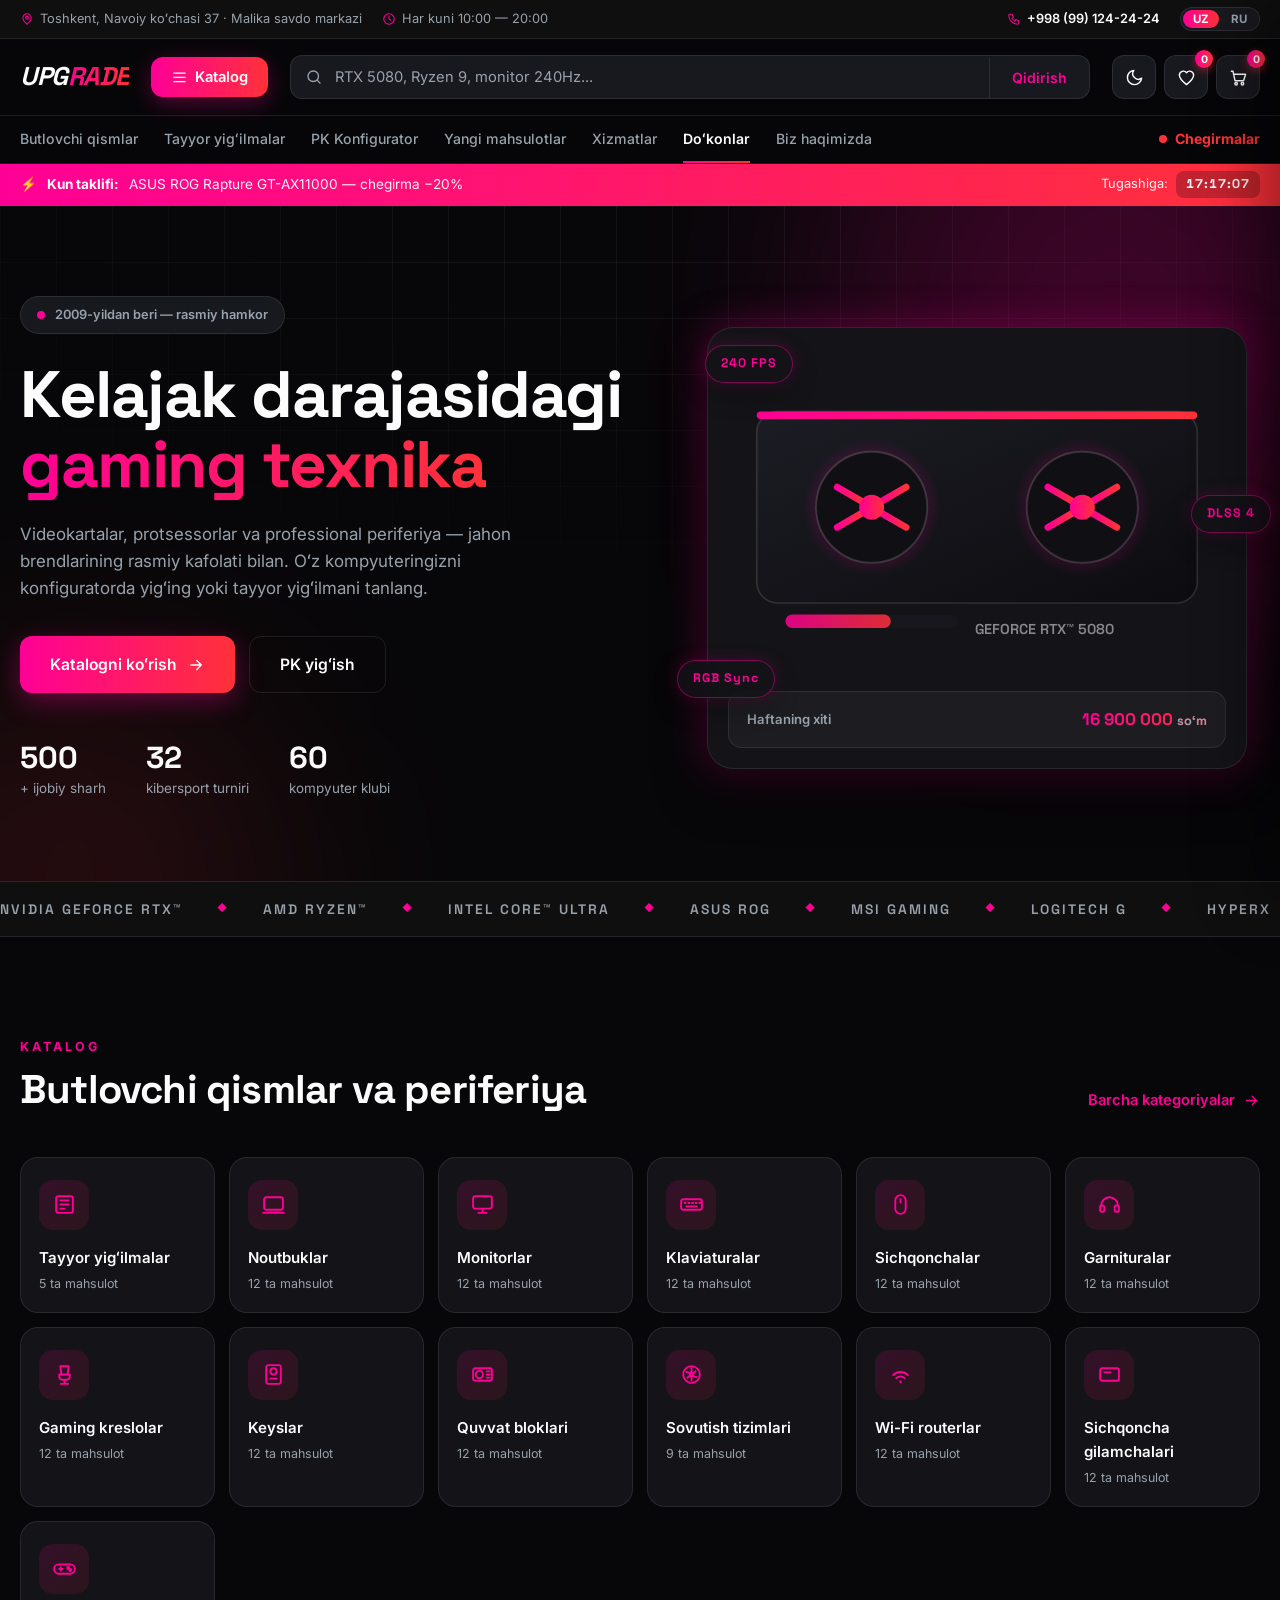
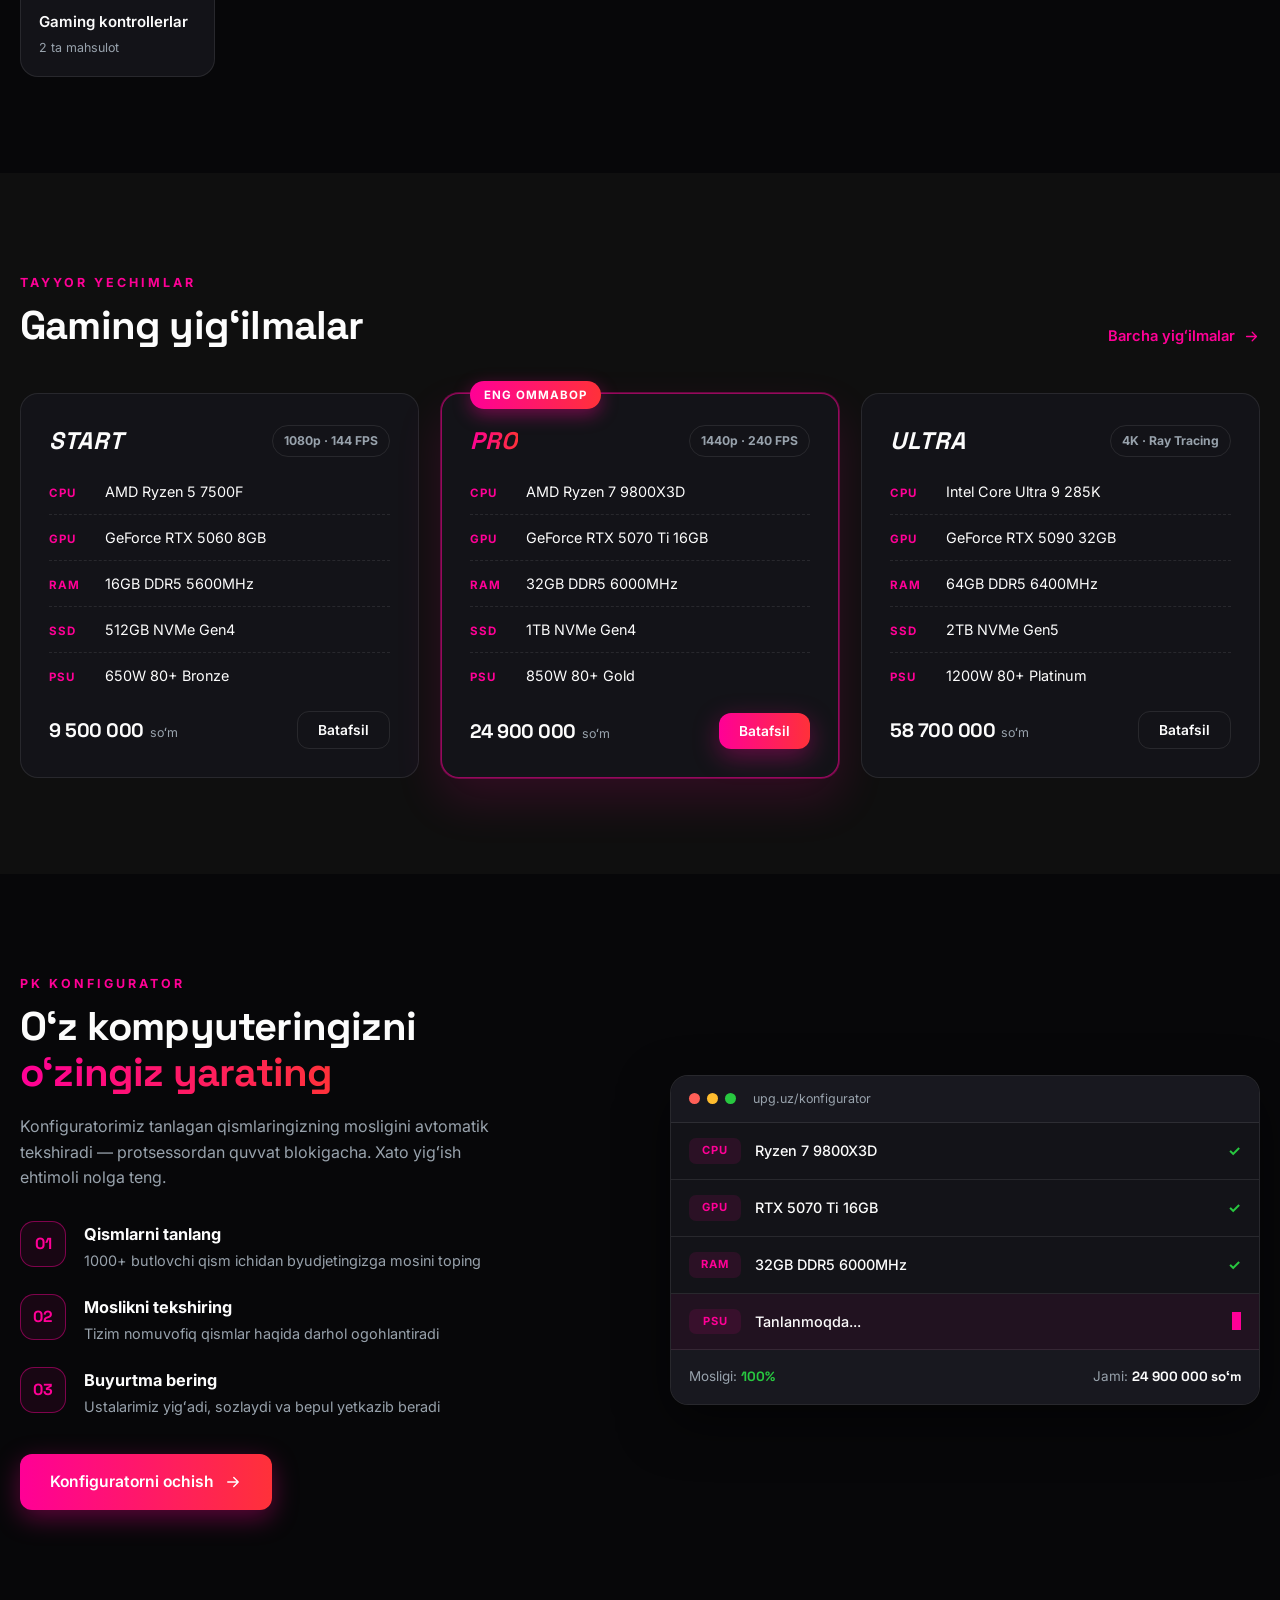
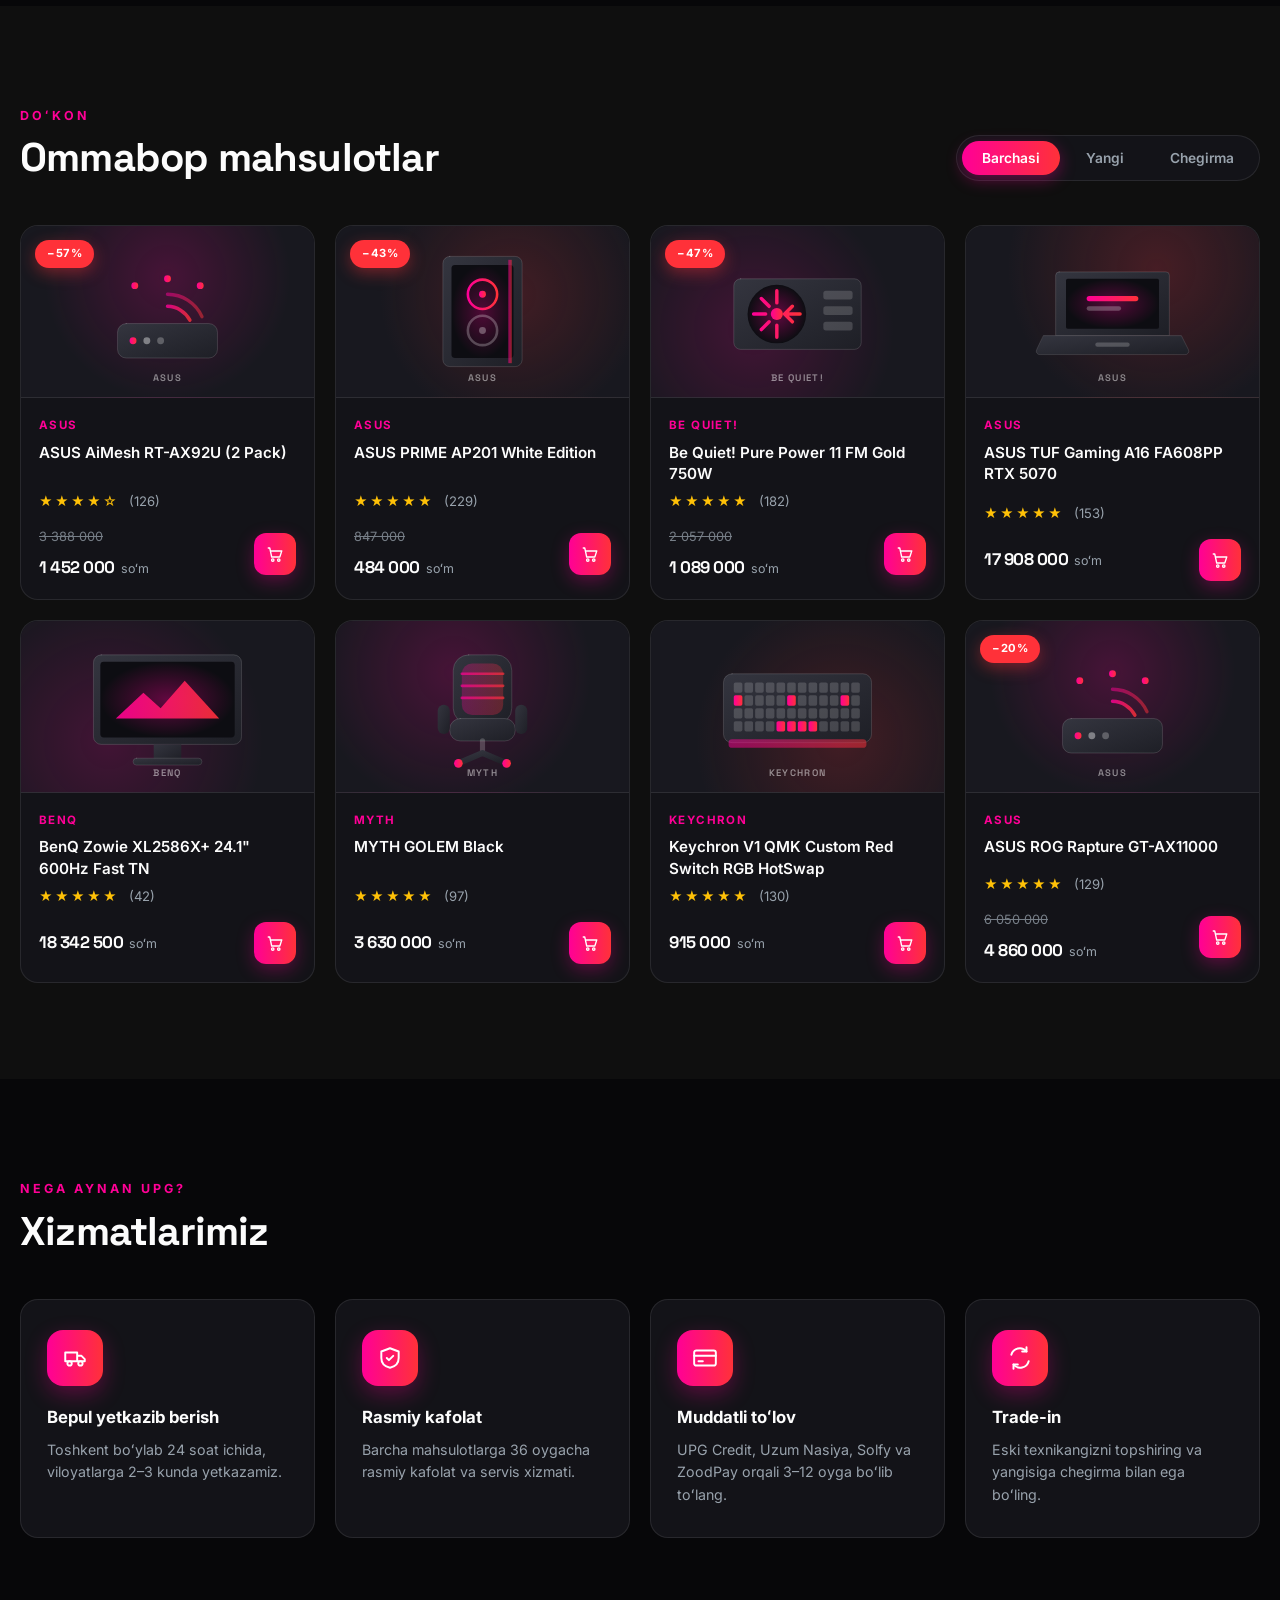
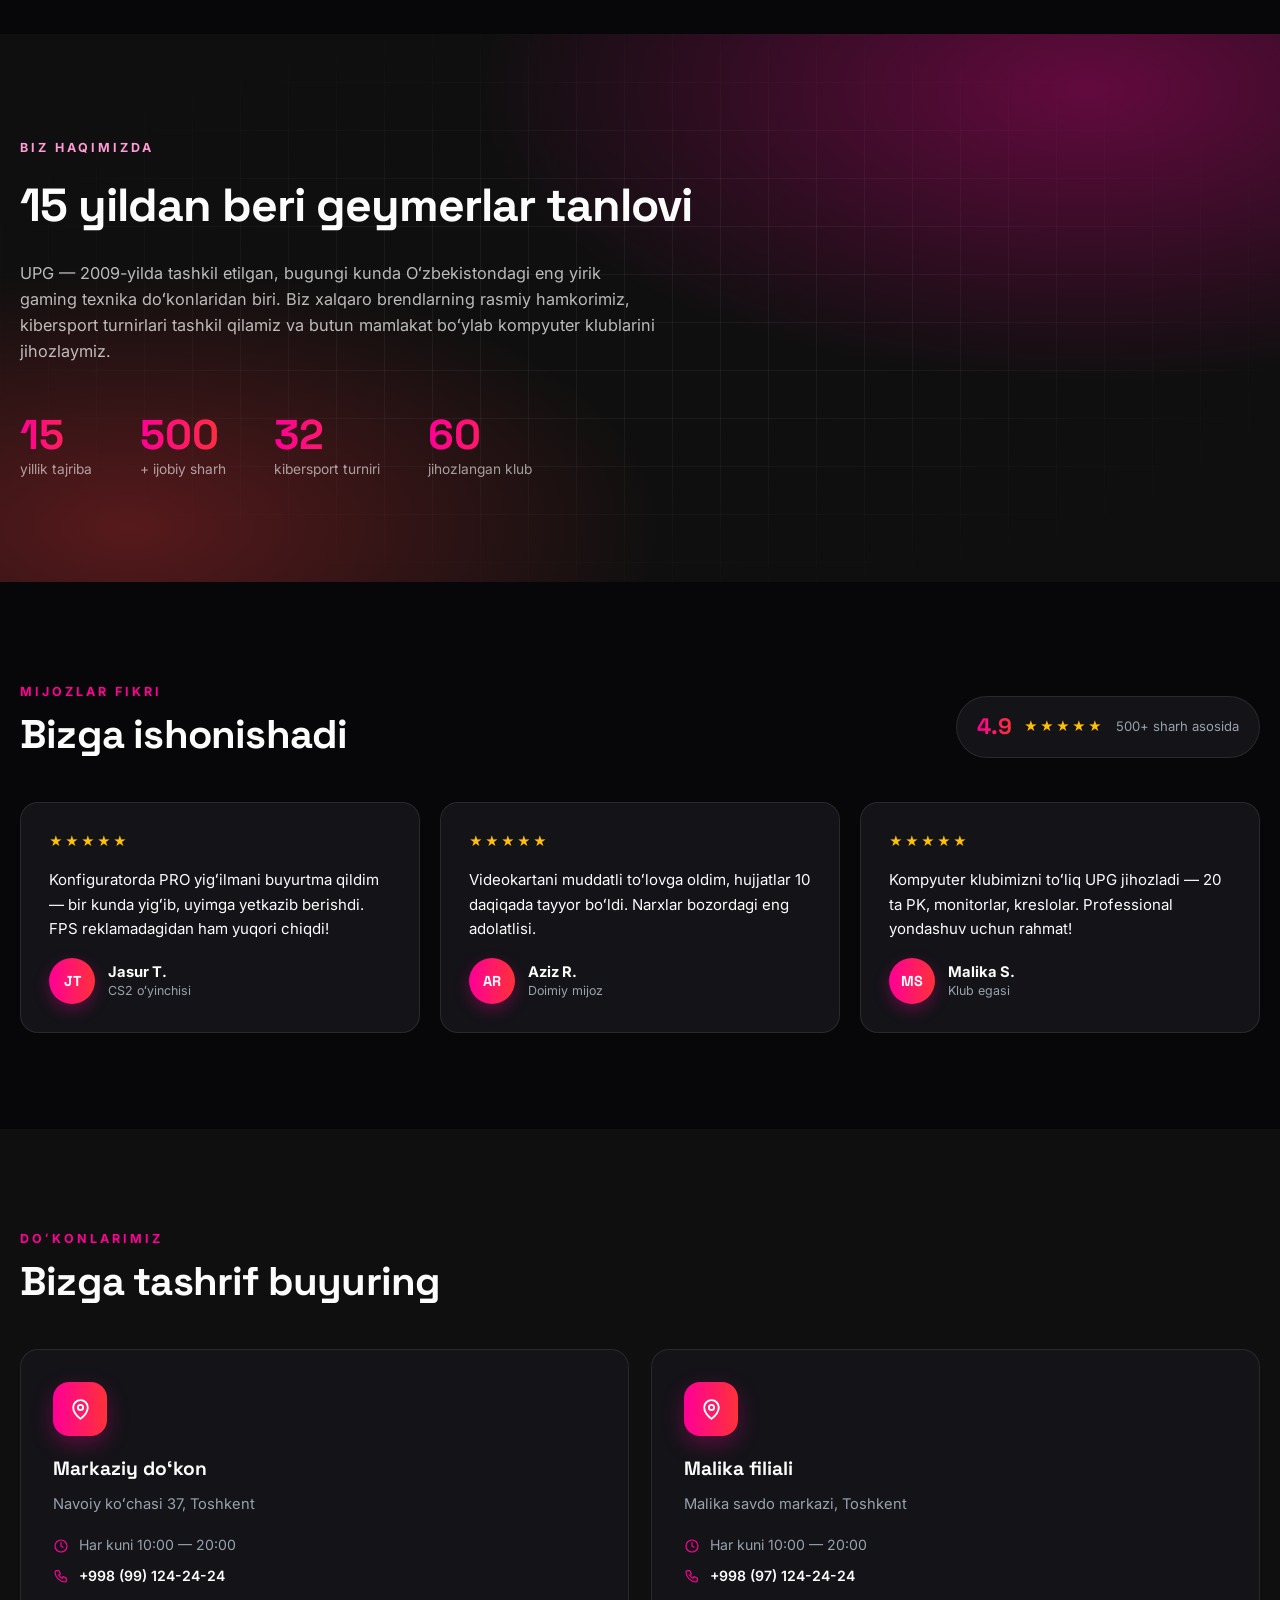
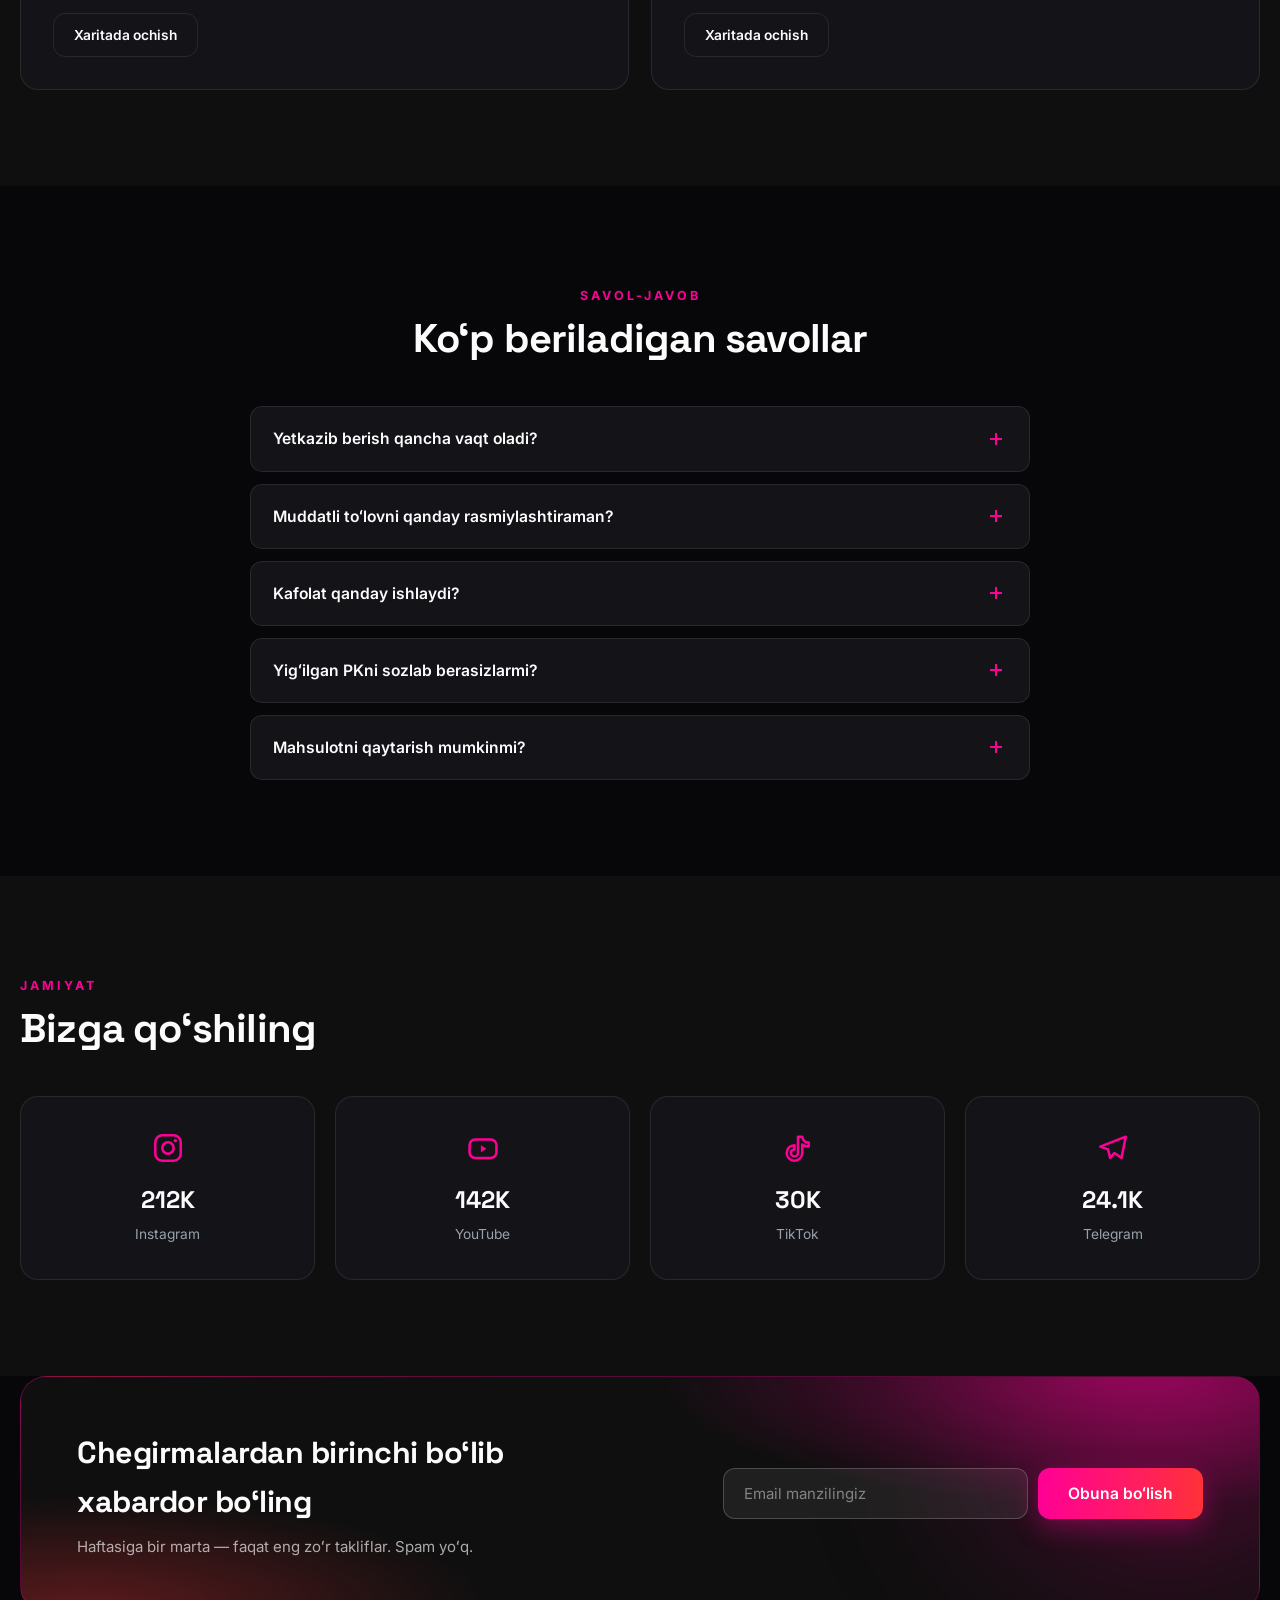
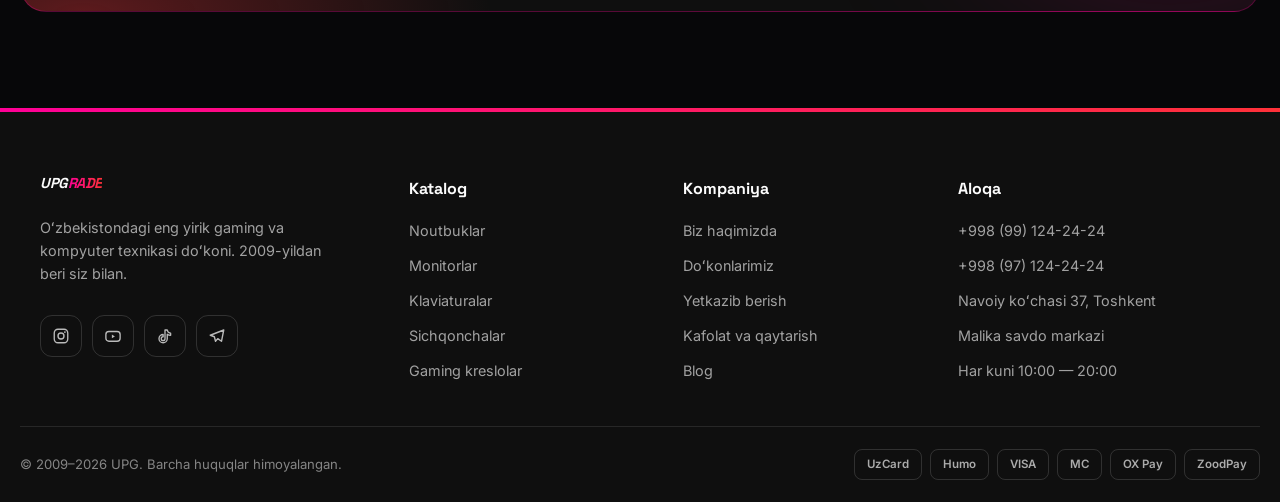
==== commit a2c1e8f3: "Ishlaydigan PK konfigurator qo'shildi - 8 slotli komponent tanlash (CPU, anakart, GPU, RAM, SSD, PSU" ====
--- a/index.html
+++ b/index.html
@@ -132,7 +132,7 @@
       <div class="container subnav__inner">
         <a href="#catalog" data-i18n="n.parts">Butlovchi qismlar</a>
         <a href="#builds" data-i18n="n.builds">Tayyor yigʻilmalar</a>
-        <a href="#configurator" data-i18n="n.config">PK Konfigurator</a>
+        <a href="configurator.html" data-i18n="n.config">PK Konfigurator</a>
         <a href="#products" data-i18n="n.products">Yangi mahsulotlar</a>
         <a href="#services" data-i18n="n.services">Xizmatlar</a>
         <a href="#stores" data-i18n="n.stores">Doʻkonlar</a>
@@ -179,7 +179,7 @@
               <span data-i18n="hero.cta1">Katalogni koʻrish</span>
               <svg viewBox="0 0 24 24"><path d="M5 12h14m-6-6 6 6-6 6"/></svg>
             </a>
-            <a class="btn btn--ghost" href="#configurator" data-i18n="hero.cta2">PK yigʻish</a>
+            <a class="btn btn--ghost" href="configurator.html" data-i18n="hero.cta2">PK yigʻish</a>
           </div>
           <div class="hero__stats">
             <div class="hstat"><b data-count="500">0</b><span data-i18n="hero.s1">+ ijobiy sharh</span></div>
@@ -409,7 +409,7 @@
               <div><b data-i18n="cf.s3t">Buyurtma bering</b><p data-i18n="cf.s3d">Ustalarimiz yigʻadi, sozlaydi va bepul yetkazib beradi</p></div>
             </li>
           </ol>
-          <a class="btn btn--primary" href="#">
+          <a class="btn btn--primary" href="configurator.html">
             <span data-i18n="cf.cta">Konfiguratorni ochish</span>
             <svg viewBox="0 0 24 24"><path d="M5 12h14m-6-6 6 6-6 6"/></svg>
           </a>
--- a/css/shop.css
+++ b/css/shop.css
@@ -295,3 +295,137 @@
   font-weight: 600; font-size: 0.88rem; margin-bottom: 18px;
 }
 .filters-toggle svg { width: 17px; height: 17px; }
+
+/* ============================================================
+   PK Konfigurator
+   ============================================================ */
+.cfg-head { display: flex; align-items: center; gap: 18px; margin-bottom: 30px; }
+.cfg-head__icon {
+  width: 62px; height: 62px; display: grid; place-items: center; flex-shrink: 0;
+  border-radius: 16px; background: var(--grad); color: #fff;
+  box-shadow: 0 10px 26px rgba(255,0,150,.32);
+}
+.cfg-head__icon svg { width: 30px; height: 30px; }
+.cfg-head__title { font-family: var(--font-head); font-size: clamp(1.6rem, 3.2vw, 2.3rem); font-weight: 700; letter-spacing: -0.6px; line-height: 1.1; }
+.cfg-head__sub { color: var(--muted); font-size: 0.92rem; margin-top: 4px; }
+
+.cfg { display: grid; grid-template-columns: 1fr 340px; gap: 26px; align-items: start; }
+
+/* Slotlar */
+.cfg-slots { display: flex; flex-direction: column; gap: 12px; }
+.cfg-slot {
+  display: flex; align-items: center; gap: 16px;
+  background: var(--card); border: 1px solid var(--border);
+  border-radius: var(--radius); padding: 16px 18px;
+  transition: border-color .2s;
+}
+.cfg-slot.is-set { border-color: rgba(255,0,150,.35); }
+.cfg-slot__icon {
+  width: 48px; height: 48px; display: grid; place-items: center; flex-shrink: 0;
+  border-radius: 12px; background: var(--card-2); color: var(--primary);
+  border: 1px solid var(--border);
+}
+.cfg-slot.is-set .cfg-slot__icon { background: linear-gradient(135deg, rgba(255,0,150,.16), rgba(255,49,57,.12)); }
+.cfg-slot__icon svg { width: 24px; height: 24px; }
+.cfg-slot__main { flex: 1; display: flex; flex-direction: column; gap: 2px; min-width: 0; }
+.cfg-slot__label { font-size: 0.74rem; font-weight: 700; letter-spacing: 1.2px; text-transform: uppercase; color: var(--muted); }
+.cfg-slot__name { font-size: 0.96rem; font-weight: 600; line-height: 1.3; white-space: nowrap; overflow: hidden; text-overflow: ellipsis; }
+.cfg-slot__price { font-size: 0.84rem; color: var(--primary); font-weight: 600; }
+.cfg-slot__empty { font-size: 0.9rem; color: var(--muted); }
+.cfg-slot__btn {
+  padding: 9px 18px; border-radius: 10px; font-weight: 600; font-size: 0.84rem;
+  border: 1px solid var(--border); color: var(--text); background: transparent;
+  transition: all .2s; white-space: nowrap;
+}
+.cfg-slot__btn:hover { border-color: var(--primary); color: var(--primary); }
+.cfg-slot__btn--primary { background: var(--grad); color: #fff; border-color: transparent; box-shadow: 0 5px 16px rgba(255,0,150,.3); }
+.cfg-slot__btn--primary:hover { color: #fff; transform: translateY(-2px); }
+.cfg-slot__rm { width: 34px; height: 34px; display: grid; place-items: center; border-radius: 9px; color: var(--muted); flex-shrink: 0; transition: all .2s; }
+.cfg-slot__rm:hover { color: var(--secondary); background: rgba(255,49,57,.1); }
+.cfg-slot__rm svg { width: 15px; height: 15px; }
+
+/* Xulosa paneli */
+.cfg-summary {
+  position: sticky; top: calc(var(--header-h) + 20px);
+  background: var(--card); border: 1px solid var(--border);
+  border-radius: var(--radius); padding: 24px;
+}
+.cfg-summary__title { font-family: var(--font-head); font-size: 1.2rem; margin-bottom: 18px; }
+
+.cfg-status { border-radius: 12px; padding: 14px 16px; font-size: 0.88rem; margin-bottom: 18px; }
+.cfg-status--idle { background: var(--card-2); color: var(--muted); text-align: center; }
+.cfg-status--ok {
+  display: flex; align-items: center; gap: 10px;
+  background: rgba(40,200,64,.12); color: #28c840; font-weight: 600;
+  border: 1px solid rgba(40,200,64,.3);
+}
+.cfg-status--ok svg { width: 20px; height: 20px; stroke-width: 2.4; flex-shrink: 0; }
+.cfg-status--bad { background: rgba(255,49,57,.1); border: 1px solid rgba(255,49,57,.3); color: var(--text); }
+.cfg-status--bad b { color: var(--secondary); display: block; margin-bottom: 8px; font-size: 0.86rem; }
+.cfg-status--bad ul { display: flex; flex-direction: column; gap: 6px; }
+.cfg-status--bad li { font-size: 0.82rem; color: var(--muted); padding-left: 16px; position: relative; }
+.cfg-status--bad li::before { content: "!"; position: absolute; left: 0; color: var(--secondary); font-weight: 700; }
+
+.cfg-power { padding: 16px 0; border-top: 1px solid var(--border); }
+.cfg-power__row { display: flex; align-items: center; justify-content: space-between; font-size: 0.88rem; margin-bottom: 8px; }
+.cfg-power__row b { font-family: var(--font-head); }
+.cfg-power__row--muted { color: var(--muted); font-size: 0.82rem; margin-bottom: 0; }
+.cfg-power__bar { height: 7px; border-radius: 4px; background: var(--card-2); overflow: hidden; margin-bottom: 10px; }
+.cfg-power__bar i { display: block; height: 100%; background: var(--grad); border-radius: 4px; transition: width .4s ease; }
+
+.cfg-total {
+  display: flex; align-items: center; justify-content: space-between;
+  padding: 16px 0; border-top: 1px solid var(--border); margin-bottom: 16px;
+}
+.cfg-total span { color: var(--muted); font-size: 0.9rem; }
+.cfg-total b { font-family: var(--font-head); font-size: 1.5rem; letter-spacing: -0.5px; }
+
+.cfg-add { width: 100%; justify-content: center; }
+.cfg-add:disabled { opacity: .45; cursor: not-allowed; box-shadow: none; transform: none; }
+.cfg-reset { width: 100%; margin-top: 10px; font-size: 0.84rem; color: var(--muted); transition: color .2s; }
+.cfg-reset:hover { color: var(--secondary); }
+
+/* Picker (komponent tanlash oynasi) */
+.cfg-picker {
+  position: fixed; inset: 0; z-index: 195;
+  display: grid; place-items: center; padding: 20px;
+  background: rgba(0,0,0,.55); backdrop-filter: blur(4px);
+  opacity: 0; visibility: hidden; transition: opacity .25s, visibility .25s;
+}
+.cfg-picker.is-open { opacity: 1; visibility: visible; }
+.cfg-picker__panel {
+  width: min(620px, 100%); max-height: 84vh; display: flex; flex-direction: column;
+  background: var(--bg); border: 1px solid var(--border); border-radius: var(--radius);
+  box-shadow: var(--shadow); transform: translateY(14px); transition: transform .25s;
+}
+.cfg-picker.is-open .cfg-picker__panel { transform: translateY(0); }
+.cfg-picker__head { display: flex; align-items: center; justify-content: space-between; padding: 18px 22px; border-bottom: 1px solid var(--border); }
+.cfg-picker__head b { font-family: var(--font-head); font-size: 1.1rem; }
+.cfg-picker__body { overflow-y: auto; padding: 12px; display: flex; flex-direction: column; gap: 8px; }
+
+.cfg-opt {
+  display: flex; align-items: center; gap: 14px; text-align: left;
+  padding: 12px 14px; border-radius: 12px; border: 1px solid var(--border);
+  background: var(--card); transition: all .2s; width: 100%;
+}
+.cfg-opt:not(:disabled):hover { border-color: var(--primary); transform: translateX(3px); }
+.cfg-opt.is-active { border-color: var(--primary); box-shadow: 0 0 0 2px rgba(255,0,150,.2); }
+.cfg-opt.is-bad { opacity: .55; cursor: not-allowed; }
+.cfg-opt__art { width: 60px; height: 46px; flex-shrink: 0; display: grid; place-items: center; border-radius: 8px; border: 1px solid var(--border); overflow: hidden; }
+.cfg-opt__art svg.art { width: 100%; height: 100%; stroke: none; }
+.cfg-opt__info { flex: 1; display: flex; flex-direction: column; gap: 2px; min-width: 0; }
+.cfg-opt__info b { font-size: 0.9rem; font-weight: 600; }
+.cfg-opt__info small { font-size: 0.76rem; color: var(--muted); }
+.cfg-opt__warn { font-size: 0.74rem; color: var(--secondary); font-style: normal; margin-top: 2px; }
+.cfg-opt__price { font-family: var(--font-head); font-weight: 700; font-size: 0.92rem; color: var(--primary); white-space: nowrap; }
+
+@media (max-width: 900px) {
+  .cfg { grid-template-columns: 1fr; }
+  .cfg-summary { position: static; order: -1; }
+}
+@media (max-width: 640px) {
+  .cfg-slot { flex-wrap: wrap; }
+  .cfg-slot__main { flex-basis: calc(100% - 64px); }
+  .cfg-slot__btn { flex: 1; text-align: center; }
+  .cfg-opt__art { display: none; }
+}
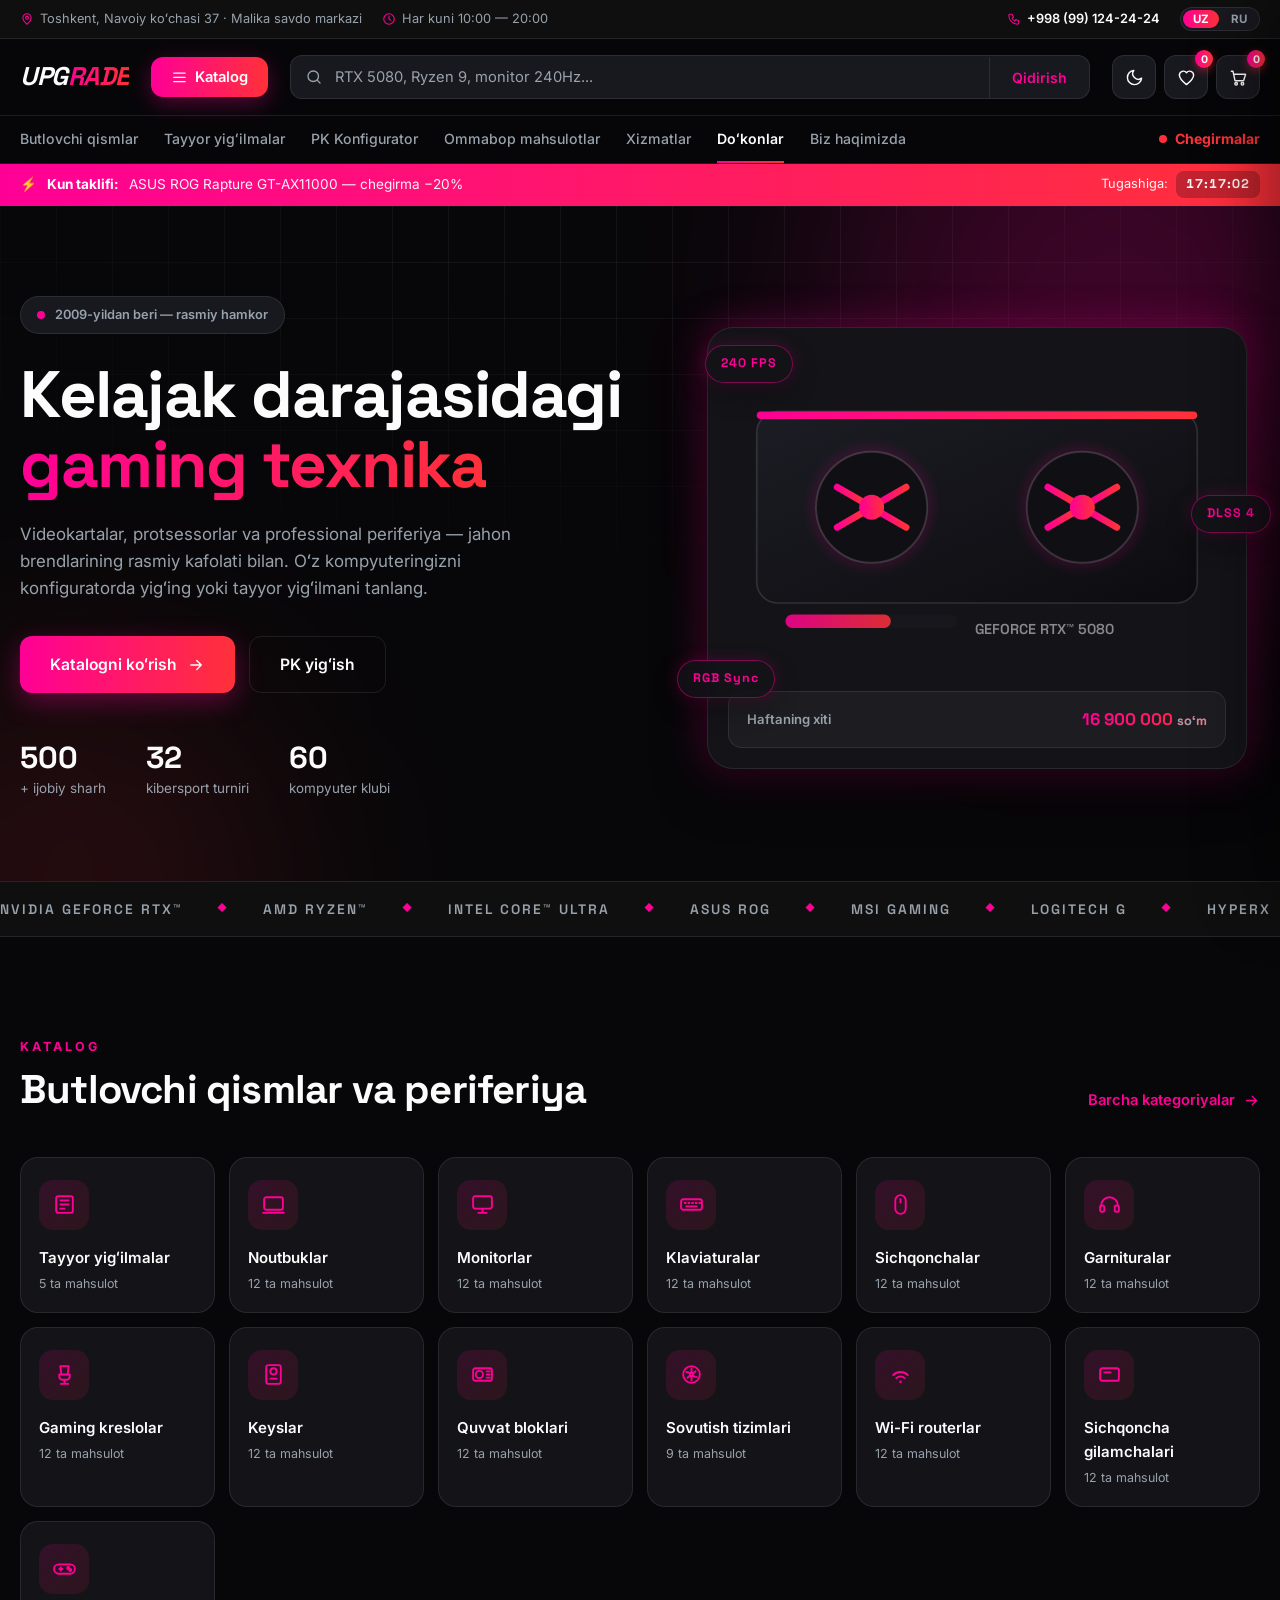
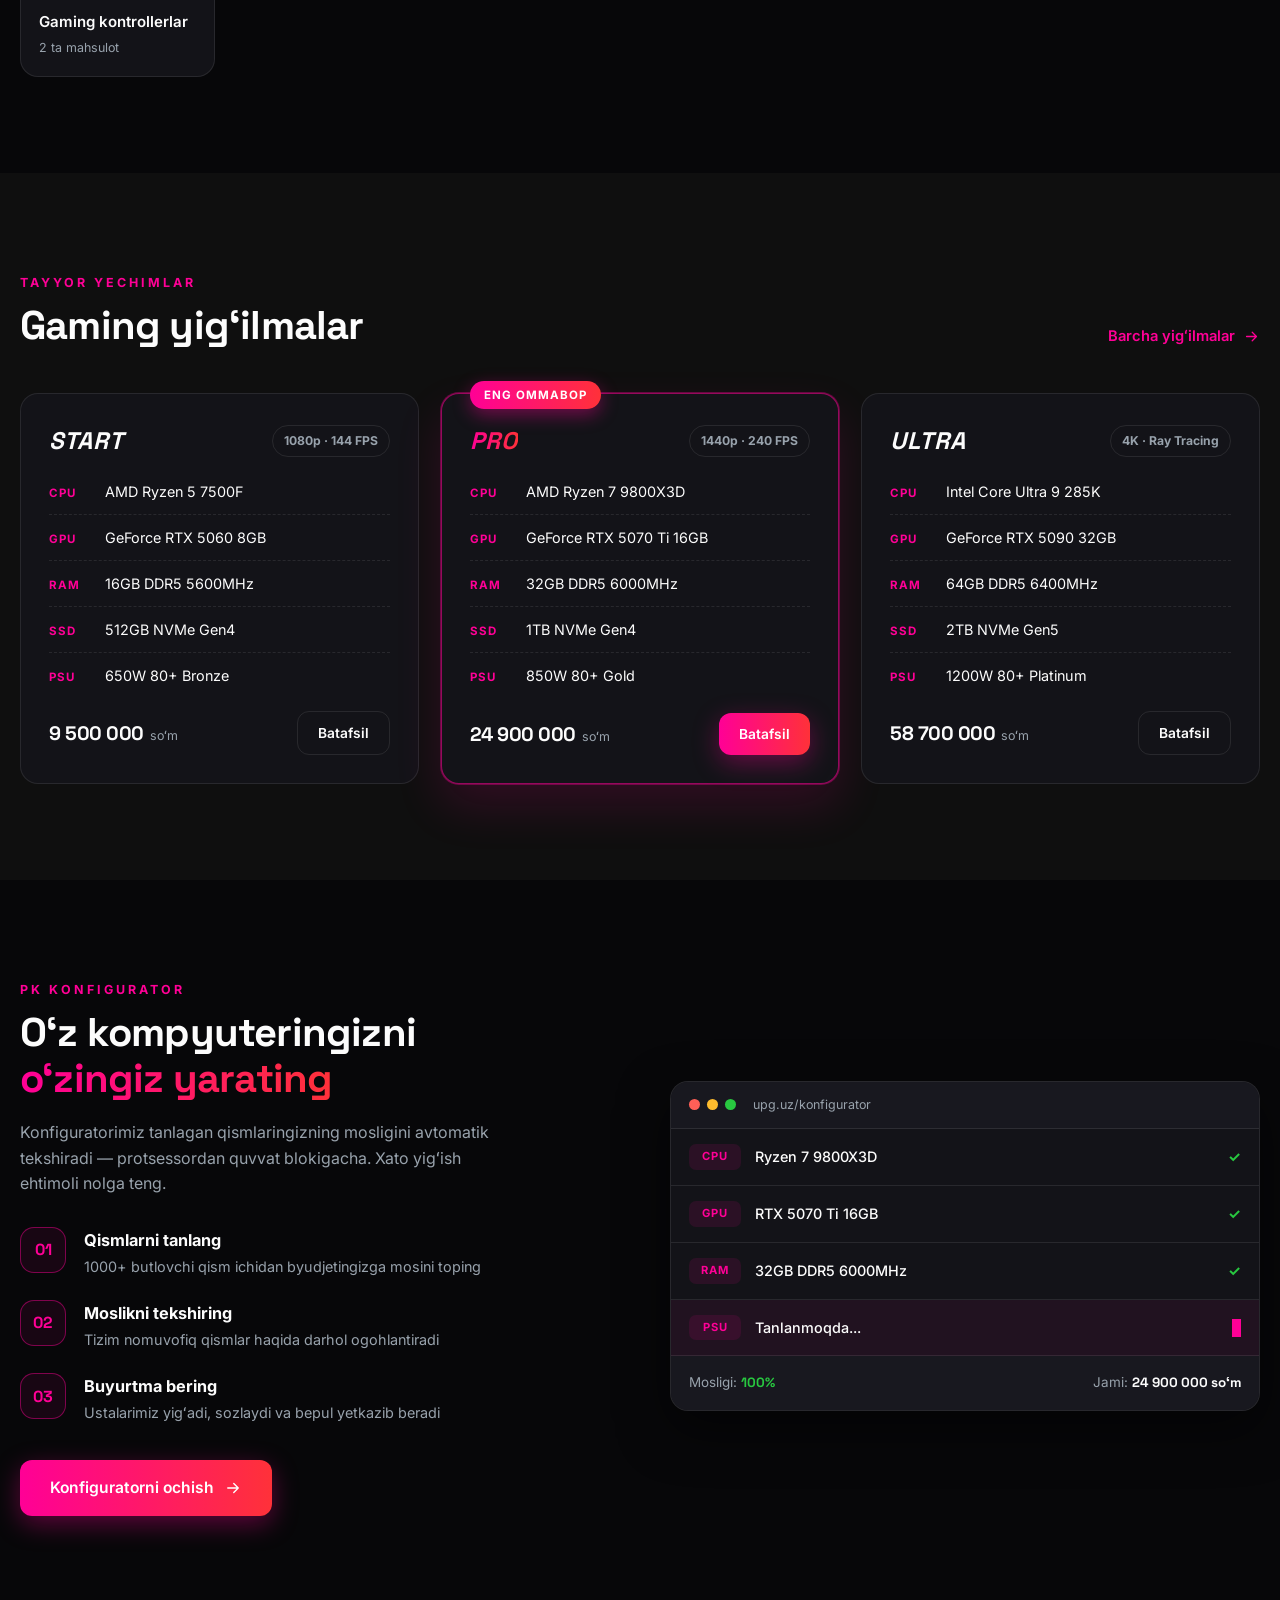
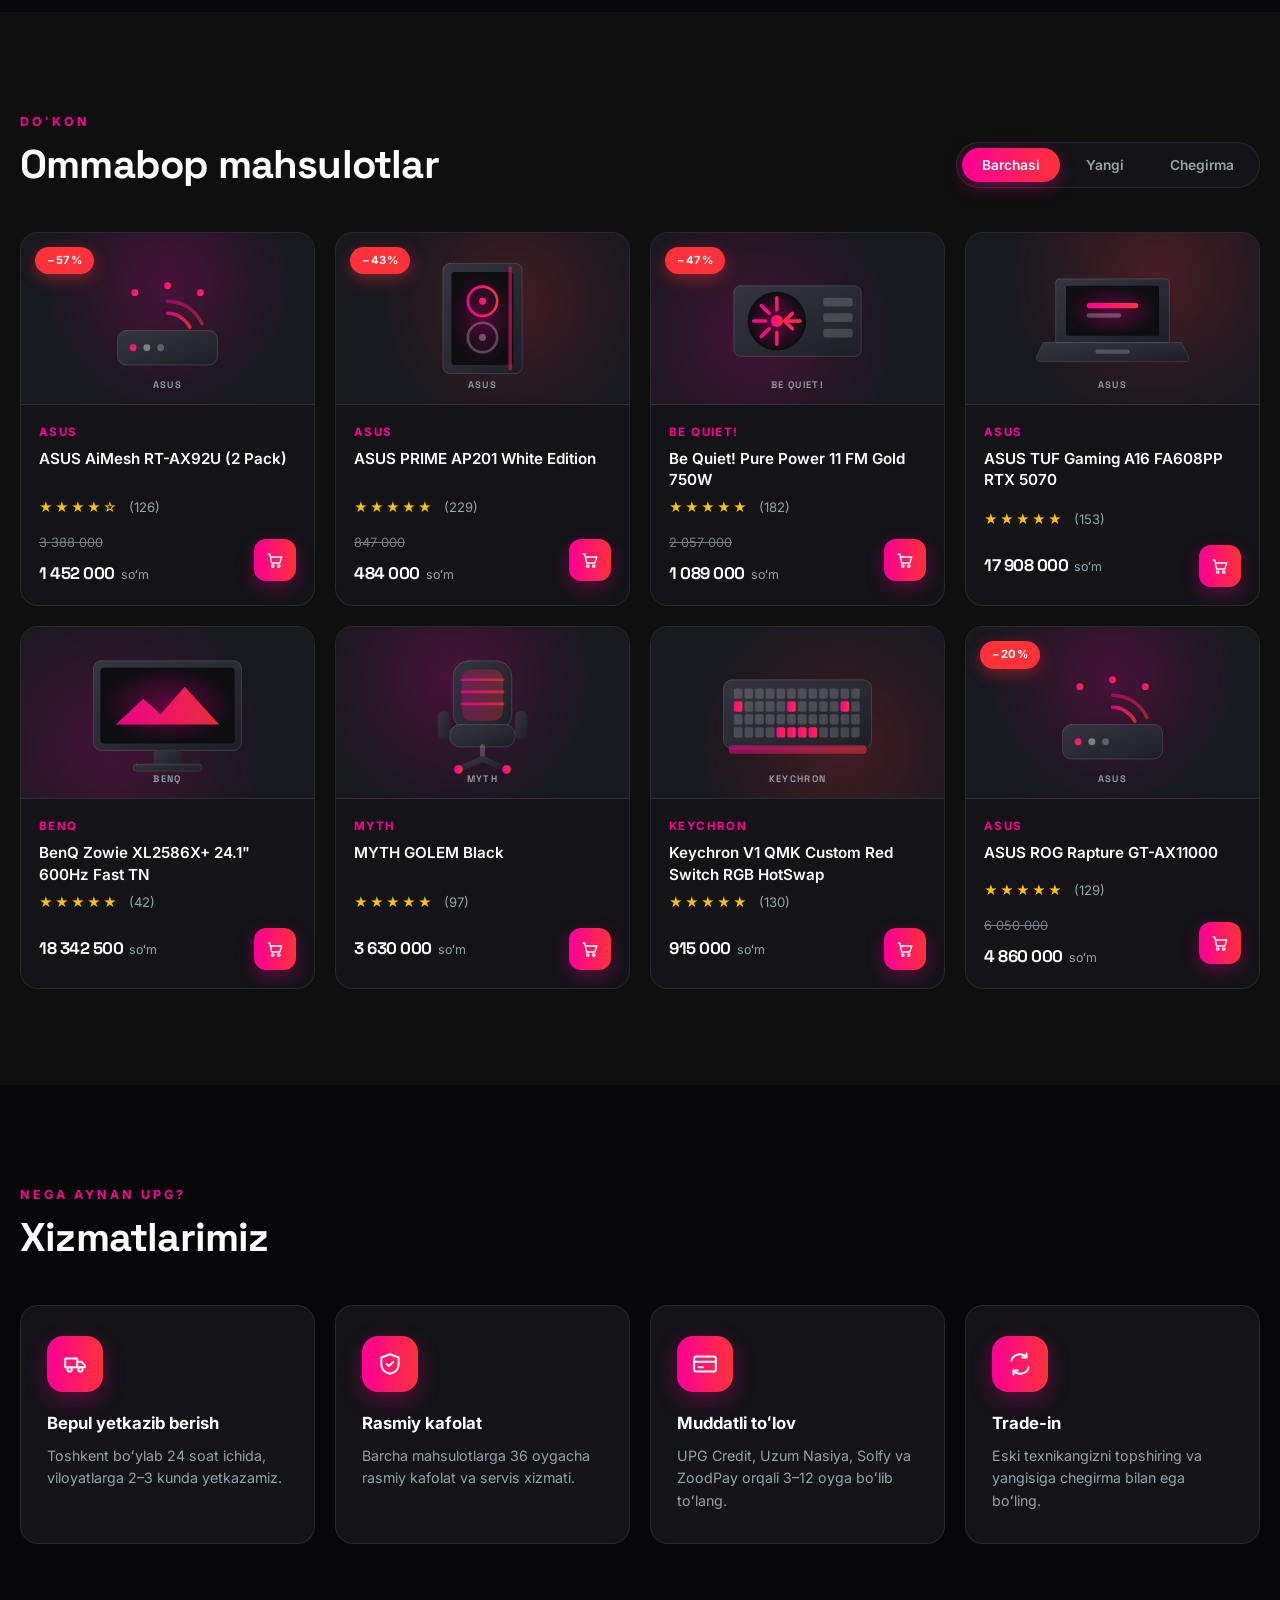
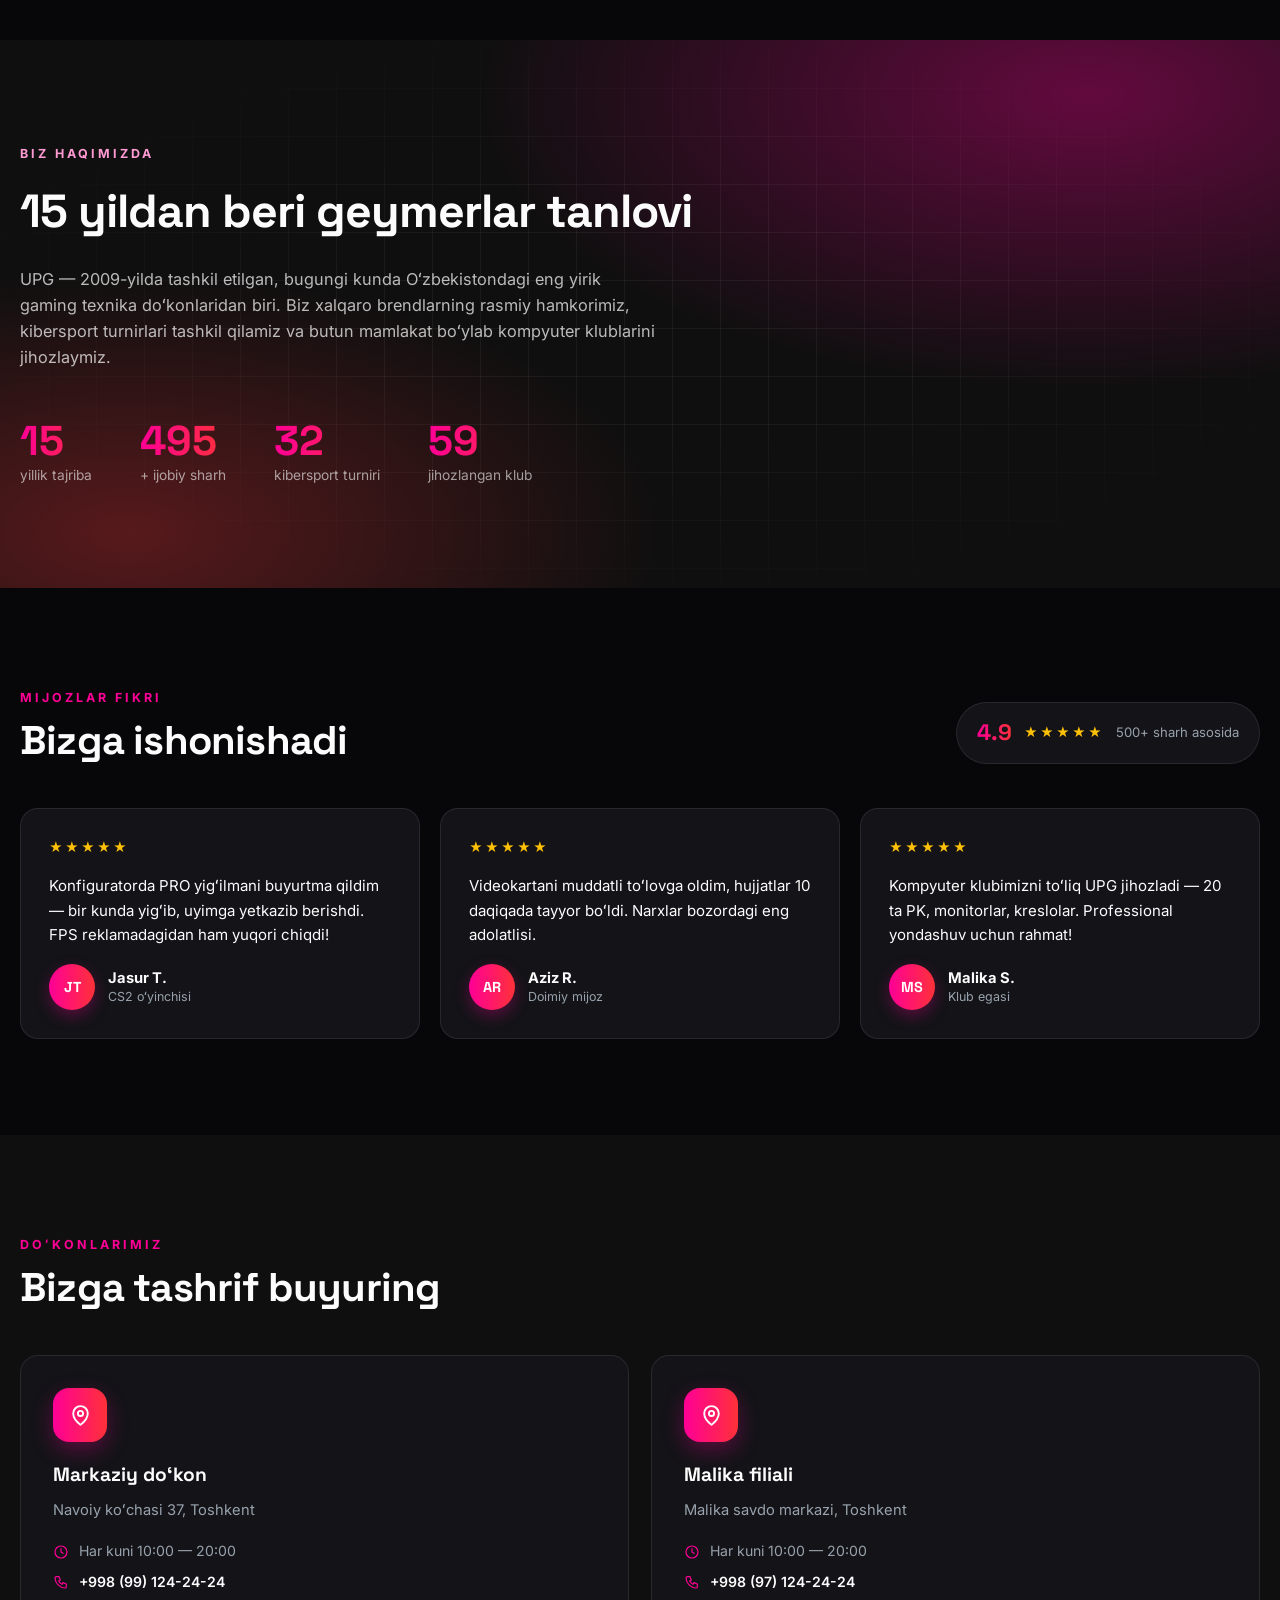
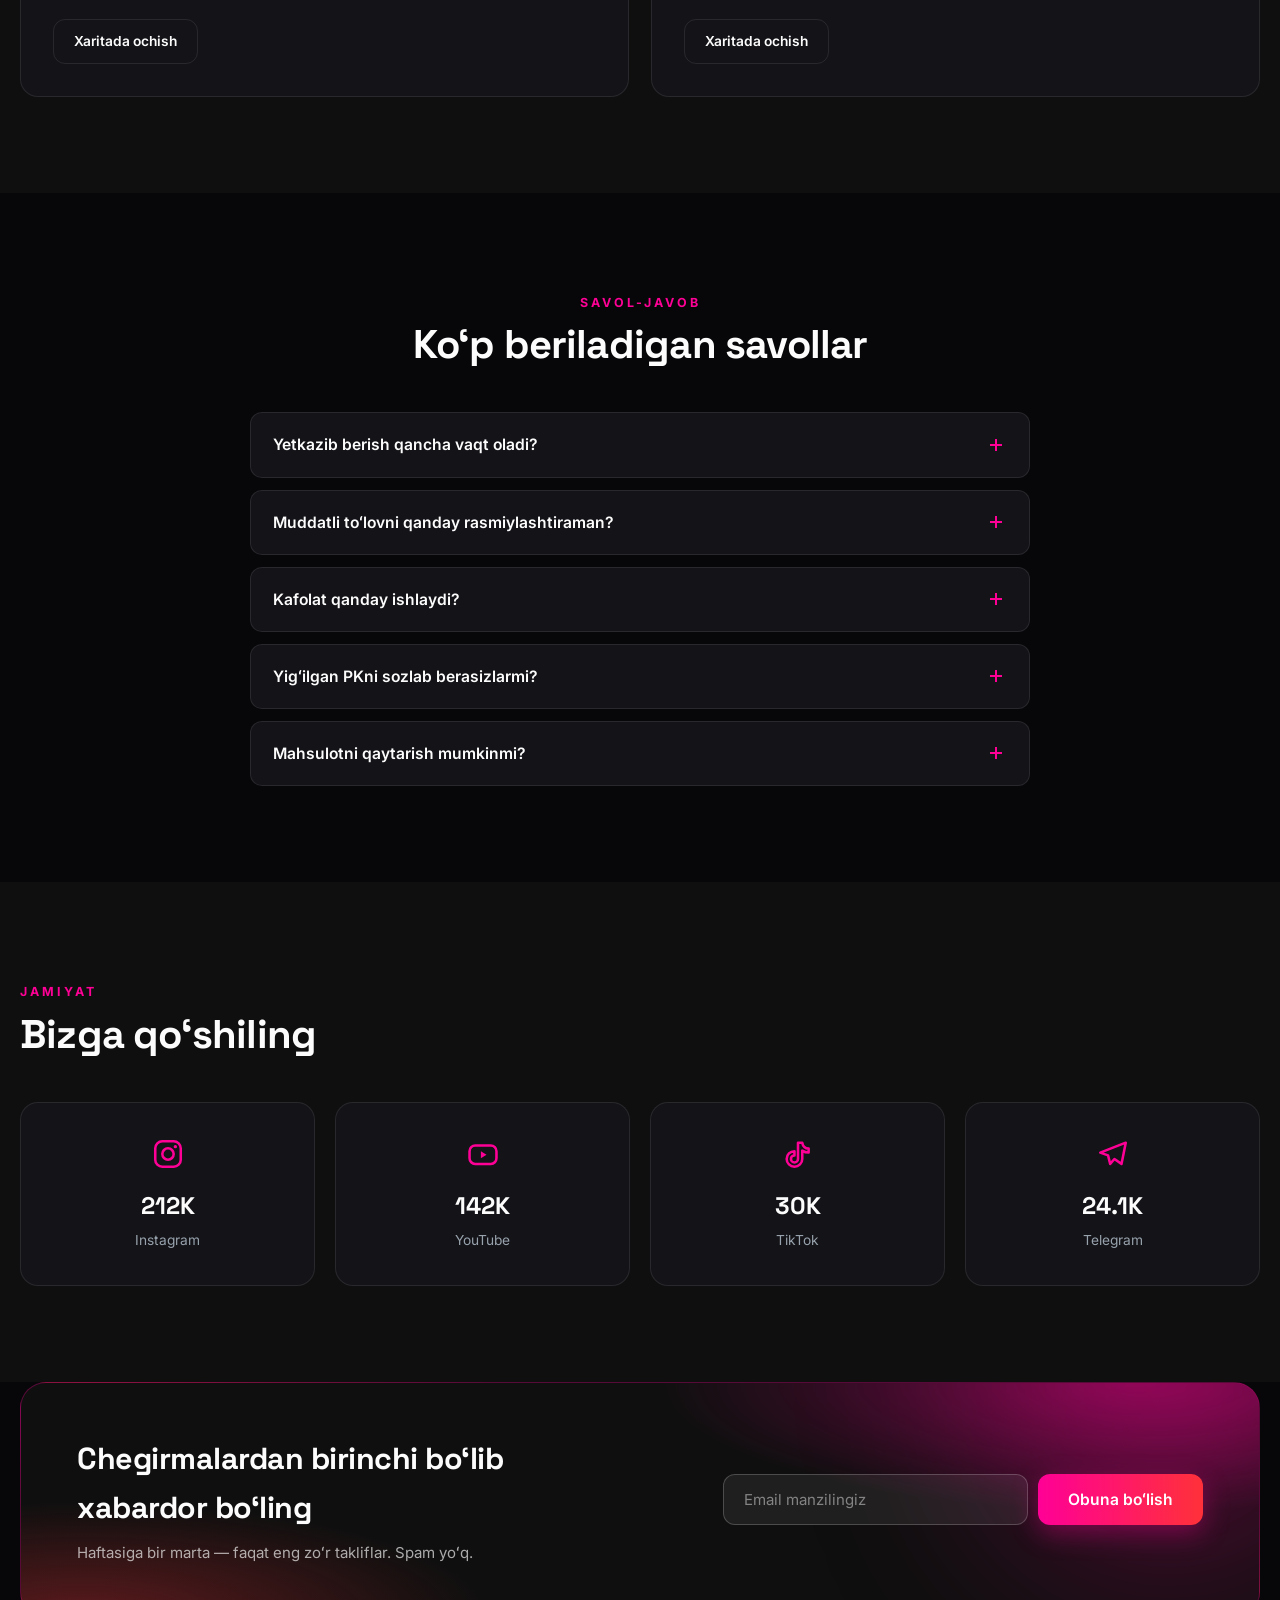
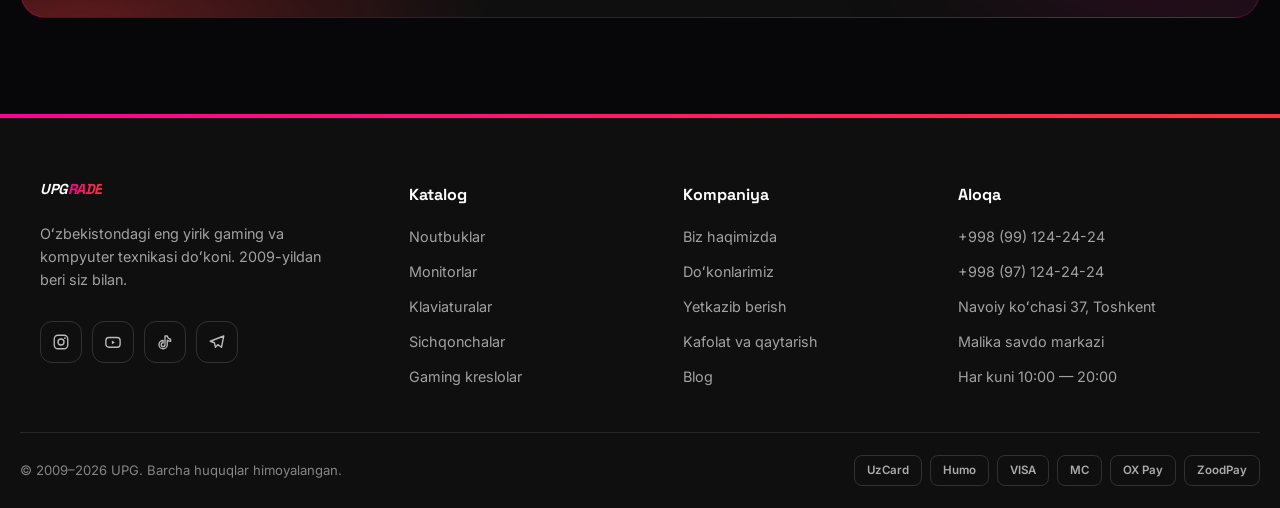
==== commit bb566d6c: "Kamchiliklar tuzatildi: savat, mobil filtrlar, i18n, a11y, SEO - Konfigurator yig'ilmasi endi localS" ====
--- a/index.html
+++ b/index.html
@@ -12,9 +12,13 @@
   <meta property="og:title" content="UPG — Gaming va kompyuter texnikasi | Toshkent">
   <meta property="og:description" content="Videokartalar, protsessorlar va professional periferiya — jahon brendlarining rasmiy kafolati bilan. 2009-yildan beri.">
   <meta property="og:locale" content="uz_UZ">
-  <meta property="og:url" content="https://upg.uz/">
+  <meta property="og:url" content="https://crazyscode.github.io/upg-store/">
+  <meta property="og:image" content="https://crazyscode.github.io/upg-store/assets/logo.png">
+  <link rel="canonical" href="https://crazyscode.github.io/upg-store/">
 
   <link rel="icon" type="image/svg+xml" href="assets/favicon.svg">
+  <script>(function(){try{var t=localStorage.getItem("upg-theme");if(t==="light"||t==="dark")document.documentElement.setAttribute("data-theme",t)}catch(e){}})();</script>
+  <noscript><style>.preloader{display:none}</style></noscript>
   <link rel="preconnect" href="https://fonts.googleapis.com">
   <link rel="preconnect" href="https://fonts.gstatic.com" crossorigin>
   <link href="https://fonts.googleapis.com/css2?family=Inter:wght@400;500;600;700&family=Space+Grotesk:wght@500;600;700&display=swap" rel="stylesheet">
@@ -86,7 +90,7 @@
 
       <div class="search" id="searchBox">
         <svg class="search__icon" viewBox="0 0 24 24"><circle cx="11" cy="11" r="7"/><path d="m20 20-3.5-3.5"/></svg>
-        <input class="search__input" id="searchInput" type="search" placeholder="RTX 5080, Ryzen 9, monitor 240Hz..." autocomplete="off">
+        <input class="search__input" id="searchInput" type="search" placeholder="RTX 5080, Ryzen 9, monitor 240Hz..." autocomplete="off" aria-label="Mahsulot qidirish">
         <button class="search__btn" type="button" data-i18n="h.search">Qidirish</button>
         <div class="search__sugg" id="searchSugg" role="listbox"></div>
       </div>
@@ -147,7 +151,7 @@
     <div class="container dealbar__inner">
       <span class="dealbar__flash">⚡</span>
       <b data-i18n="deal.label">Kun taklifi:</b>
-      <span class="dealbar__item" data-i18n="deal.item">MSI GeForce RTX 5070 Ti — chegirma −18%</span>
+      <a class="dealbar__item" href="product.html?id=wf4" data-i18n="deal.item">ASUS ROG Rapture GT-AX11000 — chegirma −20%</a>
       <span class="dealbar__ends"><span data-i18n="deal.ends">Tugashiga:</span> <b class="dealbar__timer" id="dealTimer">00:00:00</b></span>
     </div>
   </div>
@@ -260,51 +264,51 @@
         </div>
 
         <div class="cat-grid" id="catGrid">
-          <a class="cat-card reveal" href="#">
+          <a class="cat-card reveal" href="category.html?cat=all">
             <div class="cat-card__icon"><svg viewBox="0 0 24 24"><rect x="7" y="7" width="10" height="10" rx="1.5"/><rect x="10" y="10" width="4" height="4"/><path d="M9 7V4m3 3V4m3 3V4M9 20v-3m3 3v-3m3 3v-3M7 9H4m3 3H4m3 3H4m16-6h-3m3 3h-3m3 3h-3"/></svg></div>
             <b data-i18n="cat.cpu">Protsessorlar</b><span data-i18n="cnt.cpu">124 ta mahsulot</span>
           </a>
-          <a class="cat-card reveal" href="#">
+          <a class="cat-card reveal" href="category.html?cat=all">
             <div class="cat-card__icon"><svg viewBox="0 0 24 24"><rect x="2" y="7" width="19" height="11" rx="2"/><circle cx="8.5" cy="12.5" r="3"/><circle cx="15.5" cy="12.5" r="3"/><path d="M4 18v2m5-2v2"/></svg></div>
             <b data-i18n="cat.gpu">Videokartalar</b><span data-i18n="cnt.gpu">86 ta mahsulot</span>
           </a>
-          <a class="cat-card reveal" href="#">
+          <a class="cat-card reveal" href="category.html?cat=all">
             <div class="cat-card__icon"><svg viewBox="0 0 24 24"><rect x="3" y="8" width="18" height="8" rx="1"/><path d="M6 8v8m4-8v8m4-8v8m4-8v8M3 12h18"/></svg></div>
             <b data-i18n="cat.ram">Operativ xotira</b><span data-i18n="cnt.ram">93 ta mahsulot</span>
           </a>
-          <a class="cat-card reveal" href="#">
+          <a class="cat-card reveal" href="category.html?cat=all">
             <div class="cat-card__icon"><svg viewBox="0 0 24 24"><rect x="4" y="6" width="16" height="12" rx="2"/><circle cx="9" cy="12" r="2"/><path d="M13 10h4m-4 4h4"/></svg></div>
             <b data-i18n="cat.ssd">SSD disklar</b><span data-i18n="cnt.ssd">78 ta mahsulot</span>
           </a>
-          <a class="cat-card reveal" href="#">
+          <a class="cat-card reveal" href="category.html?cat=quvvat">
             <div class="cat-card__icon"><svg viewBox="0 0 24 24"><rect x="3" y="6" width="18" height="12" rx="2"/><circle cx="9" cy="12" r="3.5"/><path d="M9 8.5v7M5.9 10.2l6.2 3.6M5.9 13.8l6.2-3.6M16 9h3m-3 3h3m-3 3h3"/></svg></div>
             <b data-i18n="cat.psu">Quvvat bloklari</b><span data-i18n="cnt.psu">52 ta mahsulot</span>
           </a>
-          <a class="cat-card reveal" href="#">
+          <a class="cat-card reveal" href="category.html?cat=keyslar">
             <div class="cat-card__icon"><svg viewBox="0 0 24 24"><rect x="5" y="3" width="14" height="18" rx="2"/><circle cx="12" cy="9" r="3"/><path d="M9 16h6m-6 2.5h4"/></svg></div>
             <b data-i18n="cat.case">Keyslar</b><span data-i18n="cnt.case">64 ta mahsulot</span>
           </a>
-          <a class="cat-card reveal" href="#">
+          <a class="cat-card reveal" href="category.html?cat=sovutish">
             <div class="cat-card__icon"><svg viewBox="0 0 24 24"><circle cx="12" cy="12" r="8"/><path d="M12 6.5v4m3.9-1.6-2.5 2.3M17 14.5l-3.4-1M12 17.5v-4m-3.9 1.6 2.5-2.3M7 9.5l3.4 1"/><circle cx="12" cy="12" r="1.6"/></svg></div>
             <b data-i18n="cat.cool">Sovutish</b><span data-i18n="cnt.cool">71 ta mahsulot</span>
           </a>
-          <a class="cat-card reveal" href="#">
+          <a class="cat-card reveal" href="category.html?cat=monitorlar">
             <div class="cat-card__icon"><svg viewBox="0 0 24 24"><rect x="3" y="4" width="18" height="12" rx="2"/><path d="M12 16v4m-4 0h8"/></svg></div>
             <b data-i18n="cat.mon">Monitorlar</b><span data-i18n="cnt.mon">58 ta mahsulot</span>
           </a>
-          <a class="cat-card reveal" href="#">
+          <a class="cat-card reveal" href="category.html?cat=klaviaturalar">
             <div class="cat-card__icon"><svg viewBox="0 0 24 24"><rect x="2" y="7" width="20" height="10" rx="2"/><path d="M5.5 10.5h1m2.5 0h1m2.5 0h1m2.5 0h1m2.5 0h1M7 13.8h10"/></svg></div>
             <b data-i18n="cat.kb">Klaviaturalar</b><span data-i18n="cnt.kb">112 ta mahsulot</span>
           </a>
-          <a class="cat-card reveal" href="#">
+          <a class="cat-card reveal" href="category.html?cat=sichqonchalar">
             <div class="cat-card__icon"><svg viewBox="0 0 24 24"><rect x="7" y="3" width="10" height="18" rx="5"/><path d="M12 7v3"/></svg></div>
             <b data-i18n="cat.mouse">Sichqonchalar</b><span data-i18n="cnt.mouse">96 ta mahsulot</span>
           </a>
-          <a class="cat-card reveal" href="#">
+          <a class="cat-card reveal" href="category.html?cat=garnituralar">
             <div class="cat-card__icon"><svg viewBox="0 0 24 24"><path d="M4 13a8 8 0 0 1 16 0"/><rect x="3" y="13" width="4" height="6" rx="1.5"/><rect x="17" y="13" width="4" height="6" rx="1.5"/></svg></div>
             <b data-i18n="cat.hs">Garnituralar</b><span data-i18n="cnt.hs">84 ta mahsulot</span>
           </a>
-          <a class="cat-card reveal" href="#">
+          <a class="cat-card reveal" href="category.html?cat=kreslolar">
             <div class="cat-card__icon"><svg viewBox="0 0 24 24"><path d="M8 4h8l-1 8h-6L8 4zM7 12h10v2a3 3 0 0 1-3 3h-4a3 3 0 0 1-3-3v-2zM12 17v3m-3.5 1h7"/></svg></div>
             <b data-i18n="cat.chair">Gaming kreslolar</b><span data-i18n="cnt.chair">37 ta mahsulot</span>
           </a>
@@ -341,7 +345,7 @@
             </ul>
             <div class="build-card__foot">
               <div class="price"><b>9 500 000</b><span data-i18n="common.sum">soʻm</span></div>
-              <button class="btn btn--sm btn--ghost" type="button" data-i18n="b.btn">Batafsil</button>
+              <a class="btn btn--sm btn--ghost" href="product.html?id=sb1" data-i18n="b.btn">Batafsil</a>
             </div>
           </article>
 
@@ -360,7 +364,7 @@
             </ul>
             <div class="build-card__foot">
               <div class="price"><b>24 900 000</b><span data-i18n="common.sum">soʻm</span></div>
-              <button class="btn btn--sm btn--primary" type="button" data-i18n="b.btn">Batafsil</button>
+              <a class="btn btn--sm btn--primary" href="product.html?id=sb2" data-i18n="b.btn">Batafsil</a>
             </div>
           </article>
 
@@ -378,7 +382,7 @@
             </ul>
             <div class="build-card__foot">
               <div class="price"><b>58 700 000</b><span data-i18n="common.sum">soʻm</span></div>
-              <button class="btn btn--sm btn--ghost" type="button" data-i18n="b.btn">Batafsil</button>
+              <a class="btn btn--sm btn--ghost" href="product.html?id=sb3" data-i18n="b.btn">Batafsil</a>
             </div>
           </article>
         </div>
@@ -456,12 +460,12 @@
         <div class="section__head reveal">
           <div>
             <span class="section__eyebrow" data-i18n="p.eyebrow">Doʻkon</span>
-            <h2 class="section__title" data-i18n="p.title">Yangi mahsulotlar</h2>
+            <h2 class="section__title" data-i18n="p.title">Ommabop mahsulotlar</h2>
           </div>
           <div class="tabs" role="tablist">
-            <button class="tabs__btn is-active" data-filter="all" type="button" data-i18n="p.all">Barchasi</button>
-            <button class="tabs__btn" data-filter="new" type="button" data-i18n="p.new">Yangi</button>
-            <button class="tabs__btn" data-filter="sale" type="button" data-i18n="p.sale">Chegirma</button>
+            <button class="tabs__btn is-active" role="tab" aria-selected="true" data-filter="all" type="button" data-i18n="p.all">Barchasi</button>
+            <button class="tabs__btn" role="tab" aria-selected="false" data-filter="new" type="button" data-i18n="p.new">Yangi</button>
+            <button class="tabs__btn" role="tab" aria-selected="false" data-filter="sale" type="button" data-i18n="p.sale">Chegirma</button>
           </div>
         </div>
 
--- a/css/style.css
+++ b/css/style.css
@@ -6,6 +6,7 @@
 :root {
   --primary: #FF0096;
   --secondary: #FF3139;
+  --ok: #28c840;
   --grad: linear-gradient(90deg, #FF0096, #FF3139);
 
   --bg: #070709;
@@ -26,6 +27,7 @@
 }
 
 [data-theme="light"] {
+  --ok: #12923a;
   --bg: #ffffff;
   --bg-alt: #f4f5f7;
   --card: #ffffff;
@@ -340,7 +342,8 @@
 .dealbar__flash { animation: flash-blink 1.4s ease infinite; }
 @keyframes flash-blink { 50% { opacity: 0.4; } }
 .dealbar b { font-weight: 700; }
-.dealbar__item { opacity: 0.94; }
+.dealbar__item { opacity: 0.94; transition: opacity 0.2s; }
+a.dealbar__item:hover { opacity: 1; text-decoration: underline; }
 .dealbar__ends {
   margin-left: auto; display: inline-flex; align-items: center; gap: 8px;
   font-size: 0.8rem; opacity: 0.95;
@@ -703,7 +706,7 @@
   background: rgba(255, 0, 150, 0.1); border-radius: 7px;
 }
 .config-mock__name { flex: 1; font-weight: 500; }
-.config-mock__ok { color: #28c840; font-weight: 700; }
+.config-mock__ok { color: var(--ok); font-weight: 700; }
 .config-mock__cursor {
   width: 9px; height: 18px; background: var(--primary);
   animation: blink 1s steps(2) infinite;
@@ -716,7 +719,7 @@
   color: var(--muted); font-size: 0.84rem;
 }
 .config-mock__total b { color: var(--text); font-family: var(--font-head); }
-.config-mock__total b.ok { color: #28c840; }
+.config-mock__total b.ok { color: var(--ok); }
 
 /* ---------- Mahsulotlar ---------- */
 .tabs { display: flex; gap: 6px; padding: 5px; background: var(--card); border: 1px solid var(--border); border-radius: 99px; }
@@ -1134,6 +1137,14 @@
   *, *::before, *::after { animation-duration: 0.01ms !important; transition-duration: 0.01ms !important; }
   .reveal { opacity: 1; transform: none; }
   html { scroll-behavior: auto; }
+}
+
+/* iOS Safari fokusda zoom qilmasligi uchun inputlar kamida 16px boʻlishi kerak */
+@media (max-width: 900px) {
+  .search__input,
+  .newsletter__form input,
+  .filter-price input,
+  .sortbar__sort select { font-size: 16px; }
 }
 
 /* ============================================================
--- a/css/shop.css
+++ b/css/shop.css
@@ -154,8 +154,8 @@
 
 .pdp__rating { display: flex; align-items: center; gap: 14px; flex-wrap: wrap; font-size: 0.86rem; color: var(--muted); margin-bottom: 22px; }
 .pdp__rating .stars { font-size: 0.95rem; }
-.pdp__stock { display: inline-flex; align-items: center; gap: 7px; color: #28c840; font-weight: 600; }
-.pdp__stock i { width: 8px; height: 8px; border-radius: 50%; background: #28c840; box-shadow: 0 0 0 3px rgba(40,200,64,.2); }
+.pdp__stock { display: inline-flex; align-items: center; gap: 7px; color: var(--ok); font-weight: 600; }
+.pdp__stock i { width: 8px; height: 8px; border-radius: 50%; background: var(--ok); box-shadow: 0 0 0 3px rgba(40,200,64,.2); }
 
 .pdp__price { display: flex; align-items: baseline; gap: 14px; flex-wrap: wrap; padding: 20px 0; border-block: 1px solid var(--border); margin-bottom: 22px; }
 .pdp__price b { font-family: var(--font-head); font-size: 2rem; font-weight: 700; letter-spacing: -1px; }
@@ -252,6 +252,15 @@
 .drawer__foot .btn { width: 100%; justify-content: center; }
 .drawer__clear { font-size: 0.84rem; color: var(--muted); transition: color .2s; }
 .drawer__clear:hover { color: var(--secondary); }
+
+/* Mobil filtr tugmasi (default yashirin, tor ekranda koʻrsatiladi) */
+.filters-toggle {
+  display: none; align-items: center; gap: 8px;
+  padding: 11px 18px; border-radius: var(--radius-sm);
+  border: 1px solid var(--border); background: var(--card);
+  font-weight: 600; font-size: 0.88rem; margin-bottom: 18px;
+}
+.filters-toggle svg { width: 17px; height: 17px; }
 
 /* ============================================================
    Adaptivlik
@@ -287,15 +296,6 @@
   .drawer { width: 100%; }
 }
 
-/* Mobil filtr tugmasi (default yashirin, JS bilan koʻrsatiladi) */
-.filters-toggle {
-  display: none; align-items: center; gap: 8px;
-  padding: 11px 18px; border-radius: var(--radius-sm);
-  border: 1px solid var(--border); background: var(--card);
-  font-weight: 600; font-size: 0.88rem; margin-bottom: 18px;
-}
-.filters-toggle svg { width: 17px; height: 17px; }
-
 /* ============================================================
    PK Konfigurator
    ============================================================ */
@@ -356,7 +356,7 @@
 .cfg-status--idle { background: var(--card-2); color: var(--muted); text-align: center; }
 .cfg-status--ok {
   display: flex; align-items: center; gap: 10px;
-  background: rgba(40,200,64,.12); color: #28c840; font-weight: 600;
+  background: rgba(40,200,64,.12); color: var(--ok); font-weight: 600;
   border: 1px solid rgba(40,200,64,.3);
 }
 .cfg-status--ok svg { width: 20px; height: 20px; stroke-width: 2.4; flex-shrink: 0; }
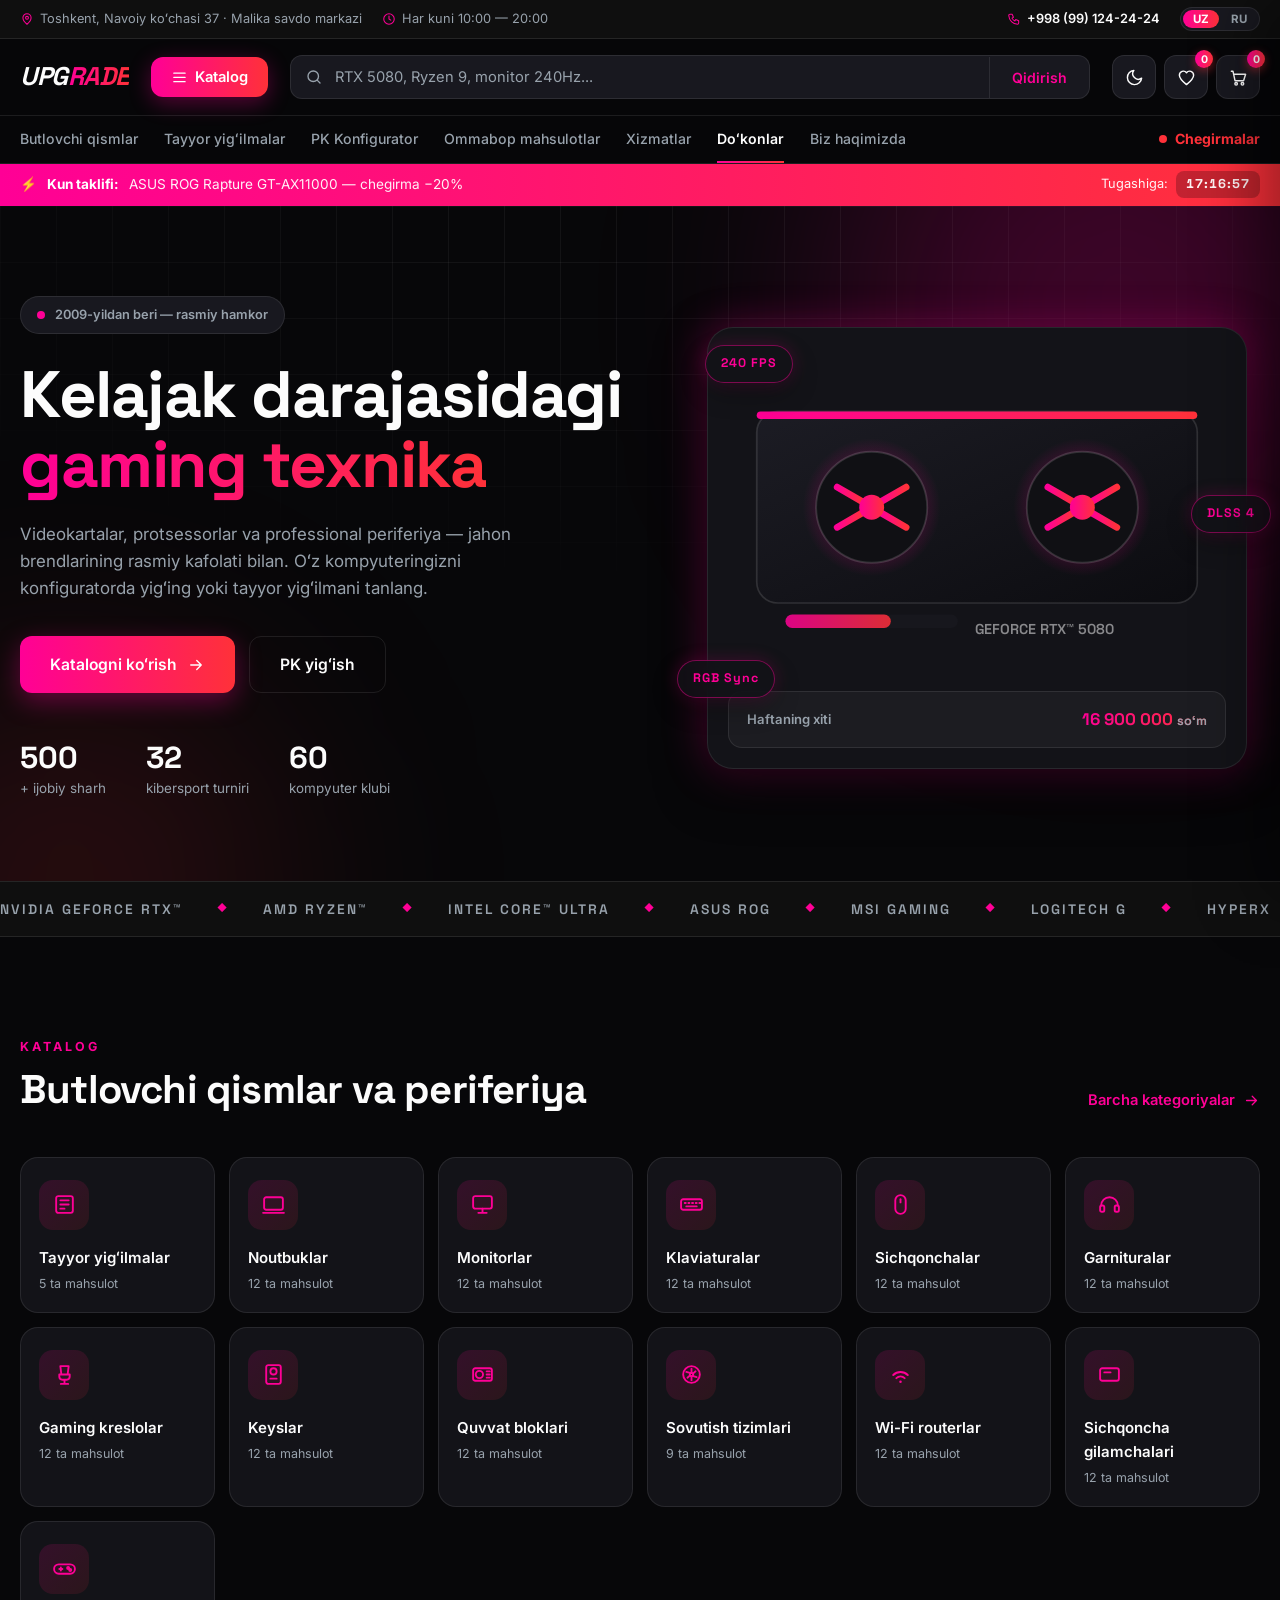
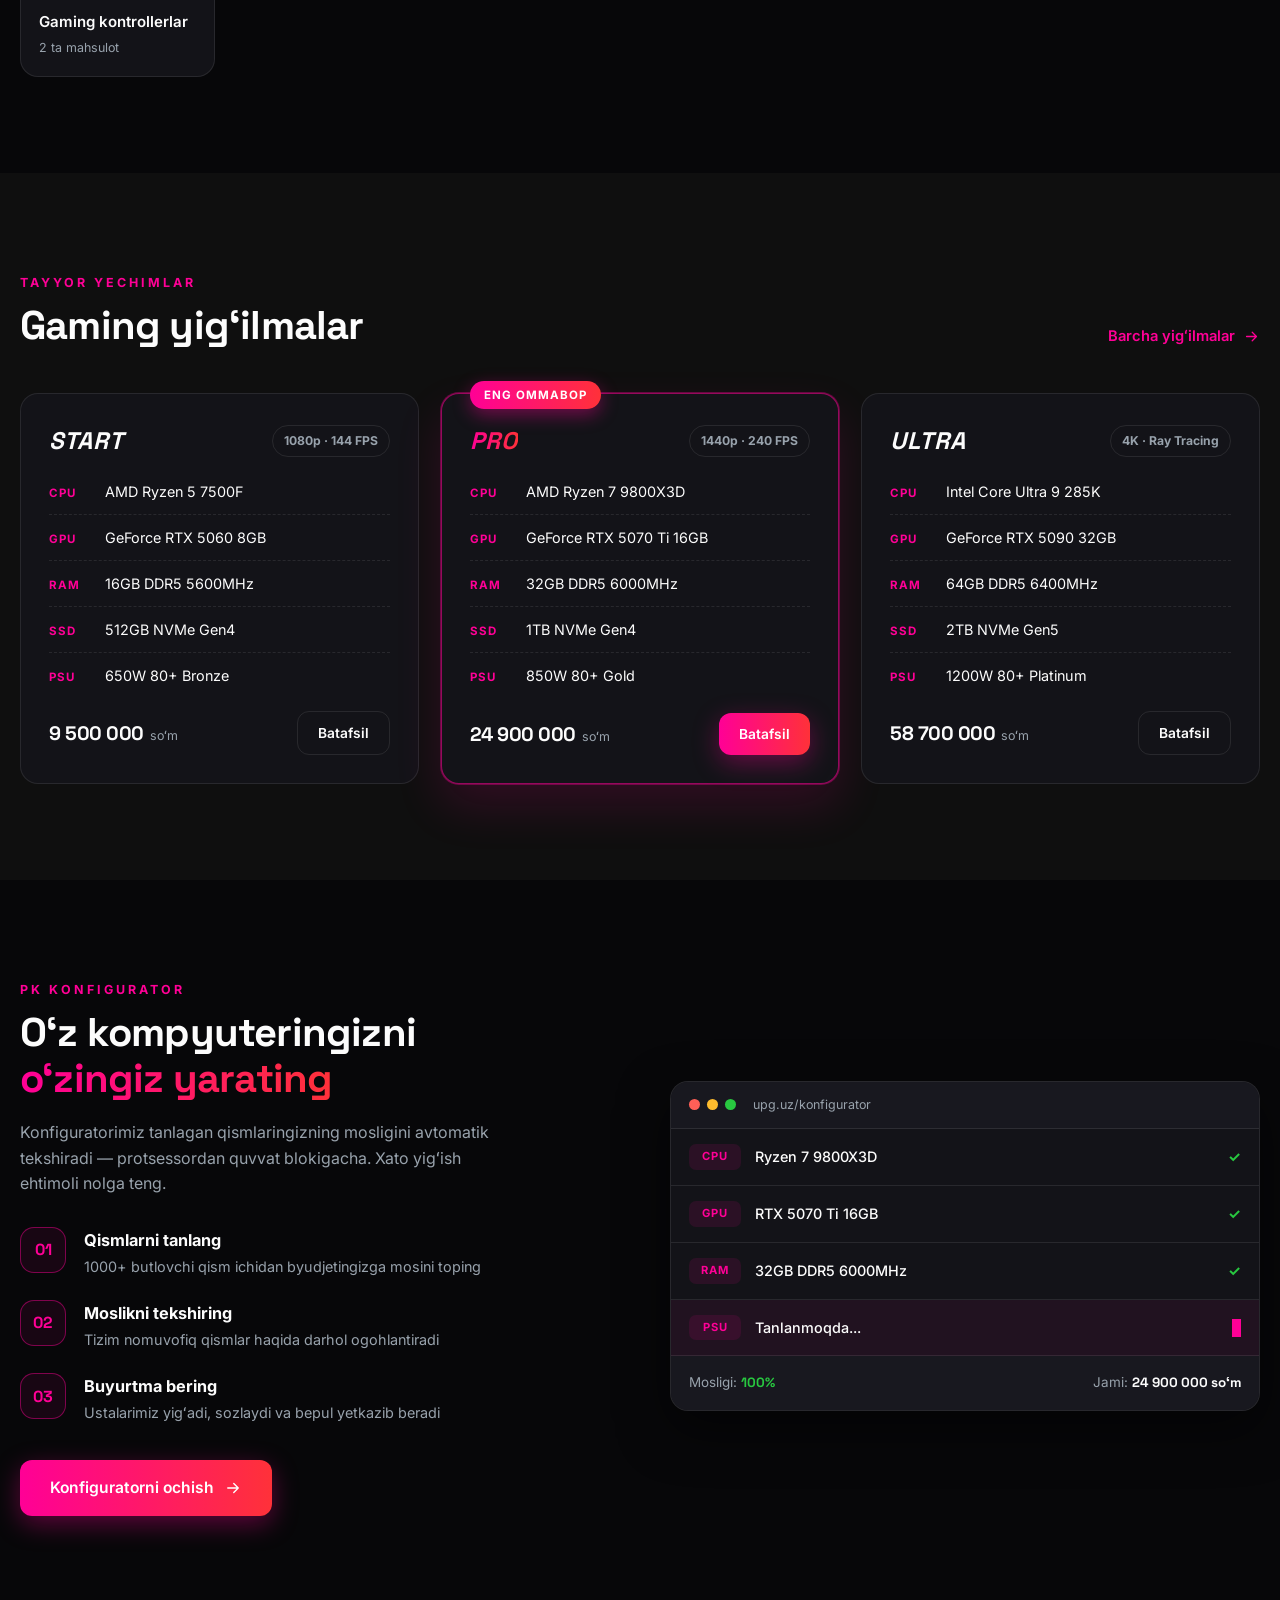
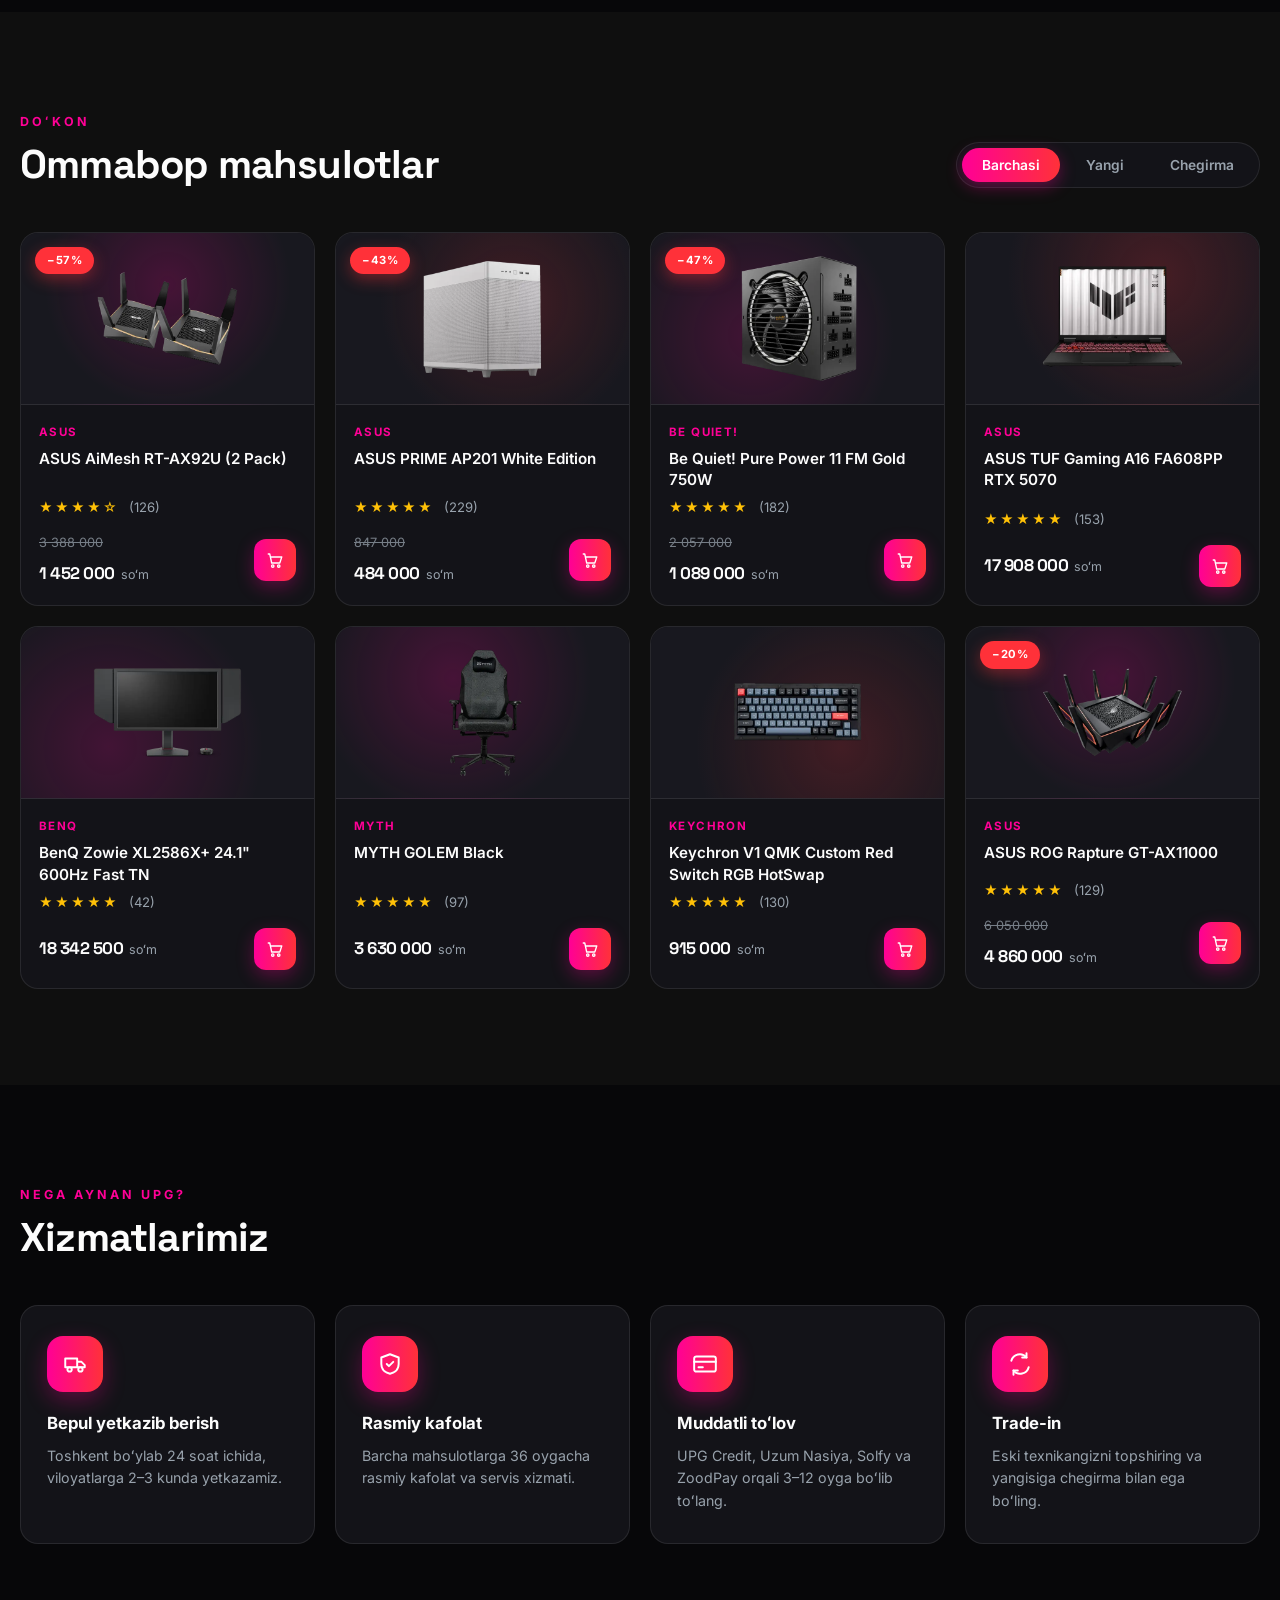
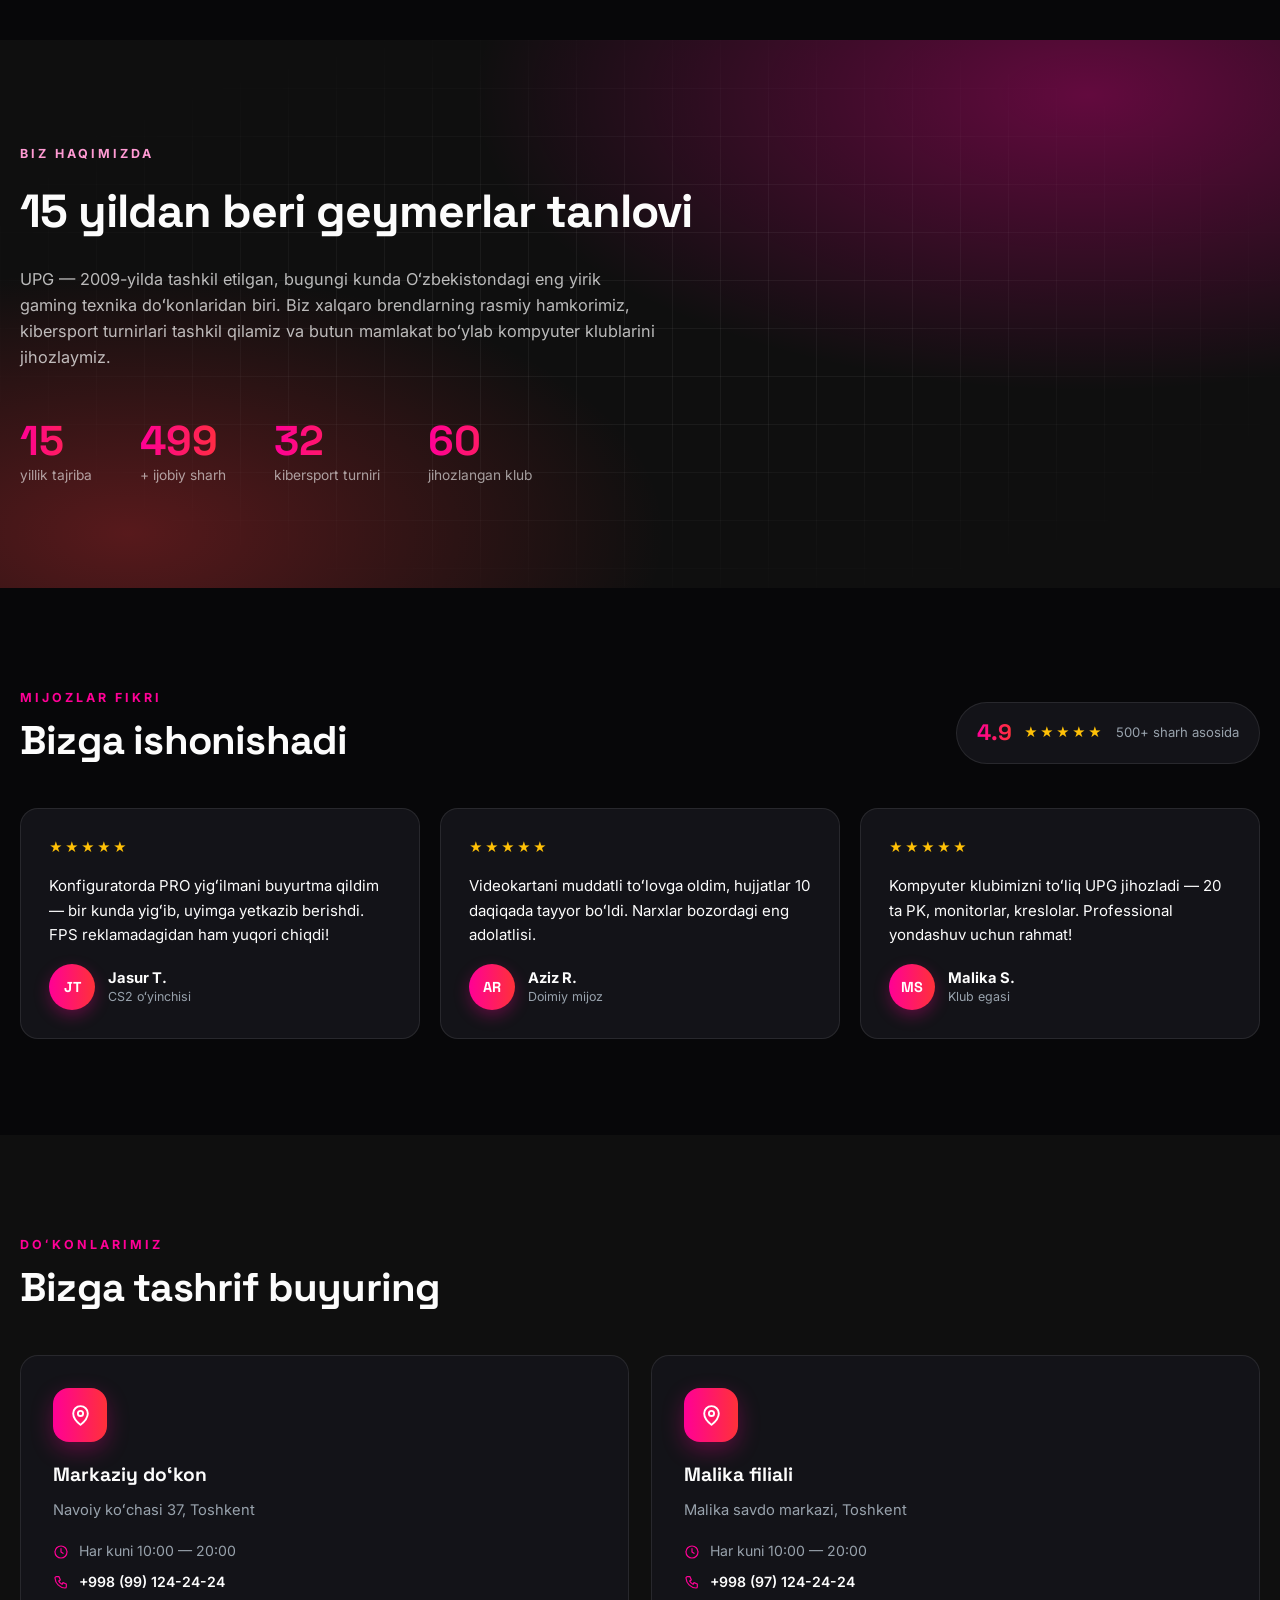
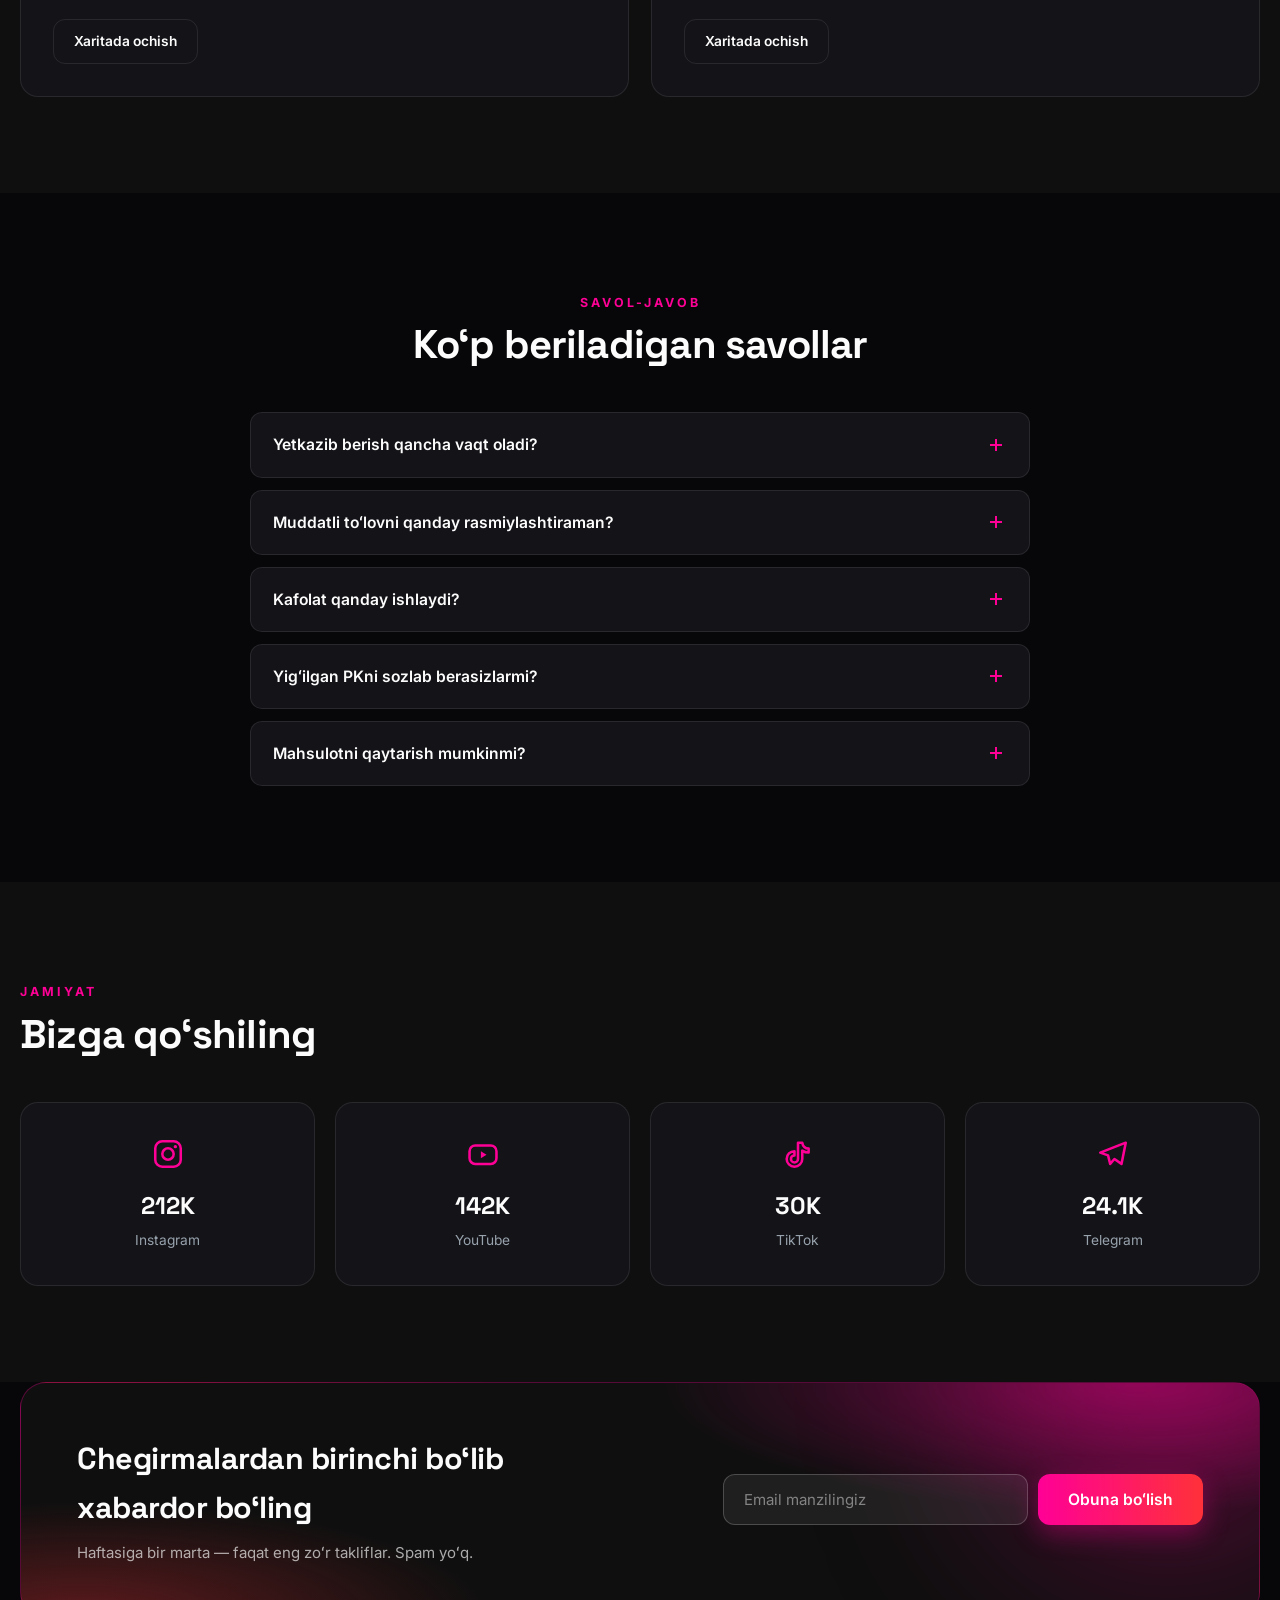
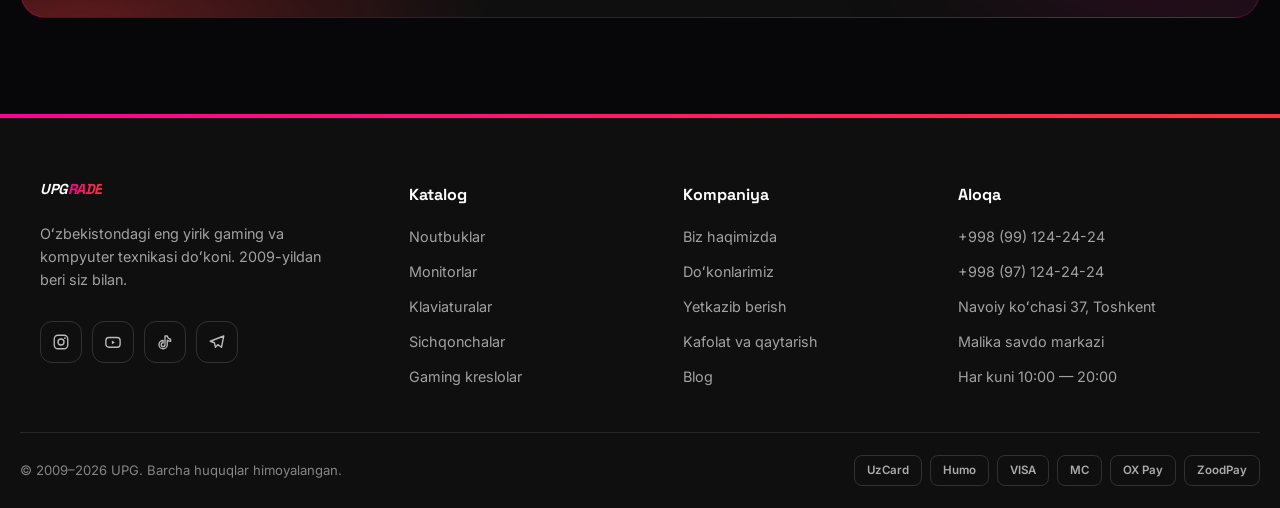
==== commit 9561251a: "Mobil ilova (PWA) qo'shildi — o'rnatiladigan, oflayn ishlaydigan Sayt endi telefonga o'rnatiladigan " ====
--- a/index.html
+++ b/index.html
@@ -2,7 +2,7 @@
 <html lang="uz" data-theme="dark">
 <head>
   <meta charset="UTF-8">
-  <meta name="viewport" content="width=device-width, initial-scale=1.0">
+  <meta name="viewport" content="width=device-width, initial-scale=1.0, viewport-fit=cover">
   <meta name="theme-color" content="#0f0f0f">
   <meta name="description" content="UPG — 2009-yildan beri Oʻzbekistondagi eng yirik gaming va kompyuter texnikasi doʻkoni. Videokartalar, protsessorlar, tayyor yigʻilmalar va PK konfigurator.">
   <title>UPG — Gaming va kompyuter texnikasi | Toshkent</title>
@@ -17,6 +17,27 @@
   <link rel="canonical" href="https://crazyscode.github.io/upg-store/">
 
   <link rel="icon" type="image/svg+xml" href="assets/favicon.svg">
+
+  <!-- ===== PWA (mobil ilova) ===== -->
+  <link rel="manifest" href="manifest.webmanifest">
+  <meta name="application-name" content="UPG">
+  <meta name="mobile-web-app-capable" content="yes">
+  <meta name="apple-mobile-web-app-capable" content="yes">
+  <meta name="apple-mobile-web-app-title" content="UPG">
+  <!-- black-translucent: status bar kontent ustida turadi, shuning uchun
+       app.css'da header'ga safe-area-inset-top beriladi -->
+  <meta name="apple-mobile-web-app-status-bar-style" content="black-translucent">
+  <link rel="apple-touch-icon" href="assets/icons/apple-touch-icon.png">
+
+  <!-- iOS launch ekranlari. Faqat shu yerda: manifest'dagi start_url ("."),
+       yaʼni ilova aynan shu sahifadan ishga tushadi. -->
+  <link rel="apple-touch-startup-image" href="assets/icons/splash-1290x2796.png" media="(device-width: 430px) and (device-height: 932px) and (-webkit-device-pixel-ratio: 3) and (orientation: portrait)">
+  <link rel="apple-touch-startup-image" href="assets/icons/splash-1284x2778.png" media="(device-width: 428px) and (device-height: 926px) and (-webkit-device-pixel-ratio: 3) and (orientation: portrait)">
+  <link rel="apple-touch-startup-image" href="assets/icons/splash-1179x2556.png" media="(device-width: 393px) and (device-height: 852px) and (-webkit-device-pixel-ratio: 3) and (orientation: portrait)">
+  <link rel="apple-touch-startup-image" href="assets/icons/splash-1170x2532.png" media="(device-width: 390px) and (device-height: 844px) and (-webkit-device-pixel-ratio: 3) and (orientation: portrait)">
+  <link rel="apple-touch-startup-image" href="assets/icons/splash-828x1792.png" media="(device-width: 414px) and (device-height: 896px) and (-webkit-device-pixel-ratio: 2) and (orientation: portrait)">
+  <link rel="apple-touch-startup-image" href="assets/icons/splash-750x1334.png" media="(device-width: 375px) and (device-height: 667px) and (-webkit-device-pixel-ratio: 2) and (orientation: portrait)">
+
   <script>(function(){try{var t=localStorage.getItem("upg-theme");if(t==="light"||t==="dark")document.documentElement.setAttribute("data-theme",t)}catch(e){}})();</script>
   <noscript><style>.preloader{display:none}</style></noscript>
   <link rel="preconnect" href="https://fonts.googleapis.com">
@@ -24,6 +45,7 @@
   <link href="https://fonts.googleapis.com/css2?family=Inter:wght@400;500;600;700&family=Space+Grotesk:wght@500;600;700&display=swap" rel="stylesheet">
   <link rel="stylesheet" href="css/style.css">
   <link rel="stylesheet" href="css/shop.css">
+  <link rel="stylesheet" href="css/app.css">
 
   <script type="application/ld+json">
   {
@@ -941,5 +963,6 @@
   <script src="js/main.js"></script>
   <script src="js/art.js"></script>
   <script src="js/shop.js"></script>
+  <script src="js/app.js"></script>
 </body>
 </html>
--- a/css/style.css
+++ b/css/style.css
@@ -153,11 +153,20 @@
 /* ---------- Header ---------- */
 .header {
   position: sticky; top: 0; z-index: 100;
+  border-bottom: 1px solid var(--border);
+  transition: box-shadow 0.3s;
+}
+
+/* Fon va blur ataylab alohida qatlamda turadi.
+   backdrop-filter to'g'ridan-to'g'ri .header'da bo'lsa, u o'zining
+   position:fixed avlodlari uchun containing block yaratadi — natijada
+   burger bilan ochiladigan mobil menyu (.subnav.is-open) viewport pastiga
+   emas, header pastiga yopishib, ekrandan yuqoriga chiqib ketadi. */
+.header::before {
+  content: ""; position: absolute; inset: 0; z-index: -1;
   background: color-mix(in srgb, var(--bg) 82%, transparent);
   backdrop-filter: blur(18px);
   -webkit-backdrop-filter: blur(18px);
-  border-bottom: 1px solid var(--border);
-  transition: box-shadow 0.3s;
 }
 .header.is-scrolled { box-shadow: 0 8px 30px rgba(0, 0, 0, 0.25); }
 
--- a/css/shop.css
+++ b/css/shop.css
@@ -23,6 +23,23 @@
 .prod-card__media svg.art { width: 100%; height: 100%; stroke: none; }
 .prod-card:hover .prod-card__media svg.art { transform: scale(1.06); }
 .pdp__media svg.art { width: 100%; height: 100%; stroke: none; }
+
+/* Haqiqiy mahsulot fotolari — shaffof fonli WebP, gradient ustiga tushadi.
+   Media qutilari flex (pastdagi .pdp__media qoidasiga ham qarang): grid'da
+   `place-items:center` satrni kontent boʻyicha oʻlchagani uchun rasmning
+   max-height foizi hal boʻlmay, 500px tabiiy oʻlchamiga qaytib ketardi. */
+.prod-card__media { display: flex; align-items: center; justify-content: center; }
+
+.prod-card__media img.art--photo,
+.pdp__media img.art--photo,
+.pdp__thumb img {
+  max-width: 100%; max-height: 100%; width: auto; height: auto;
+  object-fit: contain;
+}
+.prod-card__media img.art--photo { transition: transform .35s ease; }
+.prod-card:hover .prod-card__media img.art--photo { transform: scale(1.06); }
+.pdp__media img.art--photo { padding: 22px; }
+.pdp__thumb img { padding: 7px; }
 
 /* ---------- Sahifa umumiy ---------- */
 .page { padding: 30px 0 90px; min-height: 60vh; }
@@ -136,7 +153,7 @@
 .pdp__gallery { position: relative; }
 .pdp__badge { top: 18px; left: 18px; }
 .pdp__media {
-  height: 420px; display: grid; place-items: center;
+  height: 420px; display: flex; align-items: center; justify-content: center;
   border: 1px solid var(--border); border-radius: var(--radius);
 }
 .pdp__media svg { width: 180px; height: 180px; stroke-width: 1; }
@@ -145,6 +162,7 @@
   width: 84px; height: 84px; display: grid; place-items: center;
   border: 1px solid var(--border); border-radius: 12px; cursor: pointer;
   transition: border-color .2s;
+  padding: 0; overflow: hidden;
 }
 .pdp__thumb svg { width: 40px; height: 40px; }
 .pdp__thumb.is-active { border-color: var(--primary); box-shadow: 0 0 0 2px rgba(255,0,150,.2); }
--- a/css/app.css
+++ b/css/app.css
@@ -0,0 +1,517 @@
+/* ============================================================
+   UPG — mobil ilova qobigʻi (PWA)
+
+   Bu fayl saytning desktop koʻrinishiga tegmaydi. Ichidagi hamma narsa
+   yo mobil kenglikda (<=860px), yo standalone rejimda (ilova sifatida
+   ochilganda) faollashadi.
+
+   html[data-standalone="true"] — ilova sifatida ochilgan (brauzer chrome'i yoʻq).
+   Buni app.js oʻrnatadi; boshqa hamma narsa (jumladan tab-bar koʻrinishi)
+   shu yerdagi --tabbar-h oʻzgaruvchisi orqali hal boʻladi.
+   ============================================================ */
+
+:root {
+  --safe-b: env(safe-area-inset-bottom, 0px);
+  --safe-t: env(safe-area-inset-top, 0px);
+
+  --tabbar-base: 62px;      /* tugmalar zonasi balandligi */
+
+  /* --tabbar-h — tab-bar egallagan toʻliq joy (safe-area bilan).
+     0 = tab-bar yoʻq. Quyidagi barcha siljitishlar shunga tayanadi.
+     --netbar-safe — oflayn indikatori pastda safe-area'ni oʻzi qoplashi
+     kerakmi (tab-bar boʻlsa, uni tab-bar qoplaydi).
+
+     Ataylab CSS'da, JS'da emas: JS listener'iga bogʻlansa, oyna oʻlchami
+     oʻzgarganda holat eskirib qolishi mumkin — bu amalda kuzatildi. */
+  --tabbar-h: 0px;
+  --netbar-safe: var(--safe-b);
+}
+
+/* Tab-bar — mobil naqsh: tor ekran yoki ilova rejimi.
+   Desktop brauzerda uning oʻrni yoʻq (u yerda header navigatsiyasi bor).
+   Koʻrinish sharti faqat shu ikki joyda — boshqa hech qayerda takrorlanmaydi. */
+@media (max-width: 860px) {
+  :root {
+    --tabbar-h: calc(var(--tabbar-base) + var(--safe-b));
+    --netbar-safe: 0px;
+  }
+}
+
+/* Ilova rejimida kenglikdan qatʼi nazar — brauzer chrome'i yoʻq,
+   navigatsiya faqat tab-bar orqali */
+html[data-standalone="true"] {
+  --tabbar-h: calc(var(--tabbar-base) + var(--safe-b));
+  --netbar-safe: 0px;
+}
+
+/* ============================================================
+   Pastki tab-bar
+   ============================================================ */
+.tabbar {
+  position: fixed;
+  left: 0; right: 0; bottom: 0;
+  z-index: 60;
+  display: none;                       /* quyida tor ekran / ilova rejimida yoqiladi */
+  grid-auto-flow: column;
+  grid-auto-columns: 1fr;
+  align-items: stretch;
+
+  padding-bottom: var(--safe-b);       /* iPhone home indicator uchun */
+  border-top: 1px solid var(--border);
+
+  /* Eski brauzerlar color-mix'ni tushunmaydi — avval qattiq rang beramiz */
+  background: var(--bg-alt);
+  background: color-mix(in srgb, var(--bg-alt) 88%, transparent);
+  backdrop-filter: saturate(180%) blur(18px);
+  -webkit-backdrop-filter: saturate(180%) blur(18px);
+}
+
+/* backdrop-filter yoʻq brauzerlarda yarim shaffof fon matnni oʻqishni buzadi */
+@supports not ((backdrop-filter: blur(1px)) or (-webkit-backdrop-filter: blur(1px))) {
+  .tabbar { background: var(--bg-alt); }
+}
+
+@media (max-width: 860px) { .tabbar { display: grid; } }
+html[data-standalone="true"] .tabbar { display: grid; }
+
+/* Tab-bar kontentni bekitmasligi uchun sahifa oxiriga joy qoldiramiz.
+   Tab-bar yoʻq boʻlsa --tabbar-h: 0 — desktopda hech narsa oʻzgarmaydi. */
+body { padding-bottom: var(--tabbar-h); }
+
+.tabbar__item {
+  position: relative;
+  display: flex;
+  flex-direction: column;
+  align-items: center;
+  justify-content: center;
+  gap: 3px;
+
+  min-height: var(--tabbar-base);
+  padding: 8px 4px 7px;
+  border: none;
+  background: none;
+  color: var(--muted);
+  font-family: inherit;
+  font-size: 10.5px;
+  font-weight: 600;
+  letter-spacing: 0.1px;
+  text-decoration: none;
+  cursor: pointer;
+
+  -webkit-tap-highlight-color: transparent;
+  transition: color 0.18s ease;
+}
+
+.tabbar__item svg {
+  width: 23px;
+  height: 23px;
+  stroke-width: 1.7;
+  transition: transform 0.18s ease;
+}
+
+.tabbar__item:active svg { transform: scale(0.86); }
+
+.tabbar__item:focus-visible {
+  outline: 2px solid var(--primary);
+  outline-offset: -3px;
+  border-radius: 8px;
+}
+
+/* Faol tab — brend rangi. Ikonka global `svg { stroke: currentColor }` orqali
+   oʻzi ergashadi, alohida qoida shart emas. */
+.tabbar__item.is-active { color: var(--primary); }
+
+/* Light mavzuda brend pushtisi (#FF0096) tab-bar foni (#f4f5f7) ustida atigi
+   3.38:1 beradi — 10.5px yorliq uchun WCAG AA (4.5:1) dan past. Shu bitta
+   joyda toʻqroq magenta ishlatamiz (4.82:1); gradient indikator va badge
+   brend ranglarida qoladi. */
+[data-theme="light"] .tabbar__item.is-active { color: #D1007B; }
+
+/* Faol tab ustidagi kichik indikator */
+.tabbar__item.is-active::before {
+  content: "";
+  position: absolute;
+  top: 0;
+  left: 50%;
+  transform: translateX(-50%);
+  width: 26px;
+  height: 3px;
+  border-radius: 0 0 3px 3px;
+  background: var(--grad);
+}
+
+.tabbar__label {
+  line-height: 1.1;
+  white-space: nowrap;
+}
+
+/* Badge — savat / sevimlilar soni */
+.tabbar__badge {
+  position: absolute;
+  top: 7px;
+  left: 50%;
+  margin-left: 5px;
+
+  display: grid;
+  place-items: center;
+  min-width: 17px;
+  height: 17px;
+  padding: 0 4px;
+
+  border-radius: 9px;
+  background: var(--grad);
+  color: #fff;
+  font-size: 10px;
+  font-weight: 700;
+  line-height: 1;
+
+  /* 0 boʻlsa koʻrinmaydi — JS hidden atributi bilan boshqaradi */
+  pointer-events: none;
+}
+
+.tabbar__badge[hidden] { display: none; }
+
+/* ============================================================
+   Standalone rejim — brauzer chrome'i yoʻq, ilovaga oʻxshaydi
+   ============================================================ */
+
+/* Sayt chrome'i ilovada keraksiz: manzil / ish vaqti / telefon */
+html[data-standalone="true"] .topbar { display: none; }
+
+/* Anker menyu ham yashiriladi — uning oʻrnini tab-bar egallaydi.
+   Lekin burger bilan ochilganda (.is-open) koʻrinishi shart, aks holda
+   "Xizmatlar", "Doʻkonlar" kabi boʻlimlarga yoʻl qolmaydi. */
+html[data-standalone="true"] .subnav:not(.is-open) { display: none; }
+
+/* Shu sababli burger standalone'da har qanday kenglikda koʻrinadi */
+html[data-standalone="true"] .burger { display: flex; }
+
+/* Header — status bar ostiga tushib qolmasin */
+html[data-standalone="true"] .header {
+  padding-top: var(--safe-t);
+}
+
+/* ---- Tab-bar bilan toʻqnashadigan mavjud elementlarni koʻtaramiz ----
+   Bularning barchasi style.css'da pastga (bottom: 24-26px) mahkamlangan —
+   tab-bar ularni bekitib qoʻyadi.
+
+   max() ataylab: tab-bar yoʻq boʻlganda (--tabbar-h: 0) style.css'dagi
+   asl qiymat kuchida qoladi, bor boʻlganda esa uning ustiga koʻtariladi. */
+
+/* "Yuqoriga qaytish" tugmasi (asli: 26px) */
+.to-top {
+  bottom: max(26px, calc(var(--tabbar-h) + 14px));
+}
+
+/* Toast xabarlari — savatga qoʻshildi va h.k. (asli: 24px) */
+.toast-wrap {
+  bottom: max(24px, calc(var(--tabbar-h) + 16px));
+}
+
+/* Burger bilan ochiladigan mobil menyu — tab-bar ustidan boshlansin,
+   aks holda menyu tab-bar'ni bekitadi va yopib boʻlmay qoladi (asli: 0) */
+.subnav.is-open {
+  bottom: var(--tabbar-h);
+}
+
+/* Savat oynasi (drawer) allaqachon z-index: 195 — tab-bar (60) ustida.
+   Tegmaymiz. */
+
+/* Ilovada rezina-scroll (pull-to-refresh) oʻchiriladi */
+html[data-standalone="true"],
+html[data-standalone="true"] body {
+  overscroll-behavior-y: none;
+}
+
+/* Ilovada matnni uzoq bosganda tanlanish menyusi chiqmasin —
+   lekin input va matn bloklarida tanlash kerak */
+html[data-standalone="true"] .tabbar,
+html[data-standalone="true"] .header,
+html[data-standalone="true"] .btn {
+  -webkit-user-select: none;
+  user-select: none;
+  -webkit-touch-callout: none;
+}
+
+/* Til almashtirgich standalone'da header'ga koʻchiriladi (JS qiladi) */
+.header__actions .lang-switch {
+  margin-left: 2px;
+}
+
+@media (max-width: 420px) {
+  /* Eng tor ekranlarda til tugmalari joy yeydi — ixchamlashtiramiz */
+  .header__actions .lang-switch__btn {
+    padding-inline: 7px;
+    font-size: 11px;
+  }
+}
+
+/* ============================================================
+   Pastki varaq (sheet) — oʻrnatish taklifi / iOS yoʻriqnomasi
+   ============================================================ */
+.sheet {
+  position: fixed;
+  /* Keng ekranda — pastki oʻng burchakda ixcham panel */
+  left: auto;
+  right: 16px;
+  max-width: 380px;
+  bottom: max(16px, calc(var(--tabbar-h) + 12px));
+  z-index: 70;
+
+  display: flex;
+  align-items: flex-start;
+  gap: 13px;
+  padding: 15px;
+
+  border: 1px solid var(--border);
+  border-radius: var(--radius);
+  background: var(--card);
+  box-shadow: var(--shadow);
+
+  transform: translateY(calc(100% + 24px));
+  opacity: 0;
+  visibility: hidden;
+  transition: transform 0.38s cubic-bezier(0.22, 1, 0.36, 1),
+              opacity 0.28s ease,
+              visibility 0s linear 0.38s;
+}
+
+/* Tor ekranda — butun kenglik boʻylab */
+@media (max-width: 860px) {
+  .sheet { left: 12px; right: 12px; max-width: none; }
+}
+
+.sheet.is-open {
+  transform: translateY(0);
+  opacity: 1;
+  visibility: visible;
+  transition-delay: 0s;
+}
+
+.sheet__icon {
+  flex-shrink: 0;
+  width: 42px;
+  height: 42px;
+  border-radius: 11px;
+  overflow: hidden;
+}
+
+.sheet__icon img { width: 100%; height: 100%; }
+
+.sheet__body { flex: 1; min-width: 0; }
+
+.sheet__title {
+  display: block;
+  font-family: var(--font-head);
+  font-size: 14.5px;
+  font-weight: 700;
+  line-height: 1.3;
+  margin-bottom: 3px;
+}
+
+.sheet__text {
+  display: block;
+  font-size: 12.5px;
+  line-height: 1.45;
+  color: var(--muted);
+}
+
+.sheet__actions {
+  display: flex;
+  align-items: center;
+  gap: 8px;
+  margin-top: 11px;
+}
+
+.sheet__btn {
+  min-height: 36px;
+  padding: 0 15px;
+  border: none;
+  border-radius: 9px;
+  background: var(--grad);
+  color: #fff;
+  font-family: inherit;
+  font-size: 13px;
+  font-weight: 600;
+  cursor: pointer;
+  transition: transform 0.15s ease;
+}
+
+.sheet__btn:active { transform: scale(0.97); }
+
+.sheet__later {
+  min-height: 36px;
+  padding: 0 11px;
+  border: none;
+  border-radius: 9px;
+  background: none;
+  color: var(--muted);
+  font-family: inherit;
+  font-size: 13px;
+  font-weight: 500;
+  cursor: pointer;
+}
+
+.sheet__later:hover { color: var(--text); }
+
+.sheet__close {
+  flex-shrink: 0;
+  display: grid;
+  place-items: center;
+  width: 28px;
+  height: 28px;
+  margin: -4px -4px 0 0;
+  border: none;
+  border-radius: 8px;
+  background: none;
+  color: var(--muted);
+  cursor: pointer;
+}
+
+.sheet__close svg { width: 15px; height: 15px; }
+.sheet__close:hover { color: var(--text); background: var(--card-2); }
+
+.sheet__btn:focus-visible,
+.sheet__later:focus-visible,
+.sheet__close:focus-visible {
+  outline: 2px solid var(--primary);
+  outline-offset: 2px;
+}
+
+/* iOS yoʻriqnomasi — pastdagi "Ulashish" tugmasiga ishora qiluvchi oʻq */
+.sheet--ios::after {
+  content: "";
+  position: absolute;
+  left: 50%;
+  bottom: -8px;
+  width: 15px;
+  height: 15px;
+  transform: translateX(-50%) rotate(45deg);
+  background: var(--card);
+  border-right: 1px solid var(--border);
+  border-bottom: 1px solid var(--border);
+}
+
+/* ============================================================
+   Yangilanish xabari
+   ============================================================ */
+.appbar {
+  position: fixed;
+  left: auto;
+  right: 16px;
+  max-width: 380px;
+  bottom: max(16px, calc(var(--tabbar-h) + 12px));
+  z-index: 71;
+
+  display: flex;
+  align-items: center;
+  gap: 11px;
+  padding: 11px 11px 11px 15px;
+
+  border: 1px solid var(--border);
+  border-radius: 13px;
+  background: var(--card);
+  box-shadow: var(--shadow);
+
+  transform: translateY(calc(100% + 24px));
+  opacity: 0;
+  visibility: hidden;
+  transition: transform 0.38s cubic-bezier(0.22, 1, 0.36, 1),
+              opacity 0.28s ease,
+              visibility 0s linear 0.38s;
+}
+
+@media (max-width: 860px) {
+  .appbar { left: 12px; right: 12px; max-width: none; }
+}
+
+.appbar.is-open {
+  transform: translateY(0);
+  opacity: 1;
+  visibility: visible;
+  transition-delay: 0s;
+}
+
+.appbar__dot {
+  flex-shrink: 0;
+  width: 8px;
+  height: 8px;
+  border-radius: 50%;
+  background: var(--grad);
+}
+
+.appbar__text {
+  flex: 1;
+  min-width: 0;
+  font-size: 13.5px;
+  font-weight: 600;
+}
+
+.appbar__btn {
+  flex-shrink: 0;
+  min-height: 34px;
+  padding: 0 14px;
+  border: none;
+  border-radius: 9px;
+  background: var(--grad);
+  color: #fff;
+  font-family: inherit;
+  font-size: 13px;
+  font-weight: 600;
+  cursor: pointer;
+}
+
+.appbar__btn:focus-visible {
+  outline: 2px solid var(--primary);
+  outline-offset: 2px;
+}
+
+/* ============================================================
+   Oflayn indikatori
+   ============================================================ */
+/* Ataylab PASTDA: tepada u sticky header (z-index: 100) bilan bir joyda
+   turadi — ustiga chiqsa header'ning tepasini oflayn davomida doimiy
+   bekitadi, ostiga tushsa umuman koʻrinmaydi. Pastda esa hech narsa bilan
+   toʻqnashmaydi va ilova uslubiga ham mos. */
+.netbar {
+  position: fixed;
+  left: 0;
+  right: 0;
+  bottom: var(--tabbar-h);          /* tab-bar yoʻq boʻlsa 0 */
+  z-index: 72;                      /* sheet (70) va appbar (71) ustida */
+
+  /* Tab-bar boʻlsa u safe-area'ni oʻzi qoplaydi (--netbar-safe: 0),
+     boʻlmasa netbar eng pastki element — safe-area'ni oʻzi qoplaydi */
+  padding: 7px 12px calc(7px + var(--netbar-safe));
+
+  background: #1c1c22;
+  color: #fcfcfc;
+  font-size: 12.5px;
+  font-weight: 600;
+  text-align: center;
+
+  transform: translateY(100%);
+  transition: transform 0.3s ease;
+}
+
+[data-theme="light"] .netbar {
+  background: #2a2a32;
+  color: #fff;
+}
+
+.netbar.is-open { transform: translateY(0); }
+.netbar.is-ok { background: #12923a; }
+
+/* ============================================================
+   Harakatni kamaytirish
+   ============================================================ */
+@media (prefers-reduced-motion: reduce) {
+  .tabbar__item,
+  .tabbar__item svg,
+  .sheet,
+  .appbar,
+  .netbar,
+  .sheet__btn {
+    transition: none;
+  }
+}
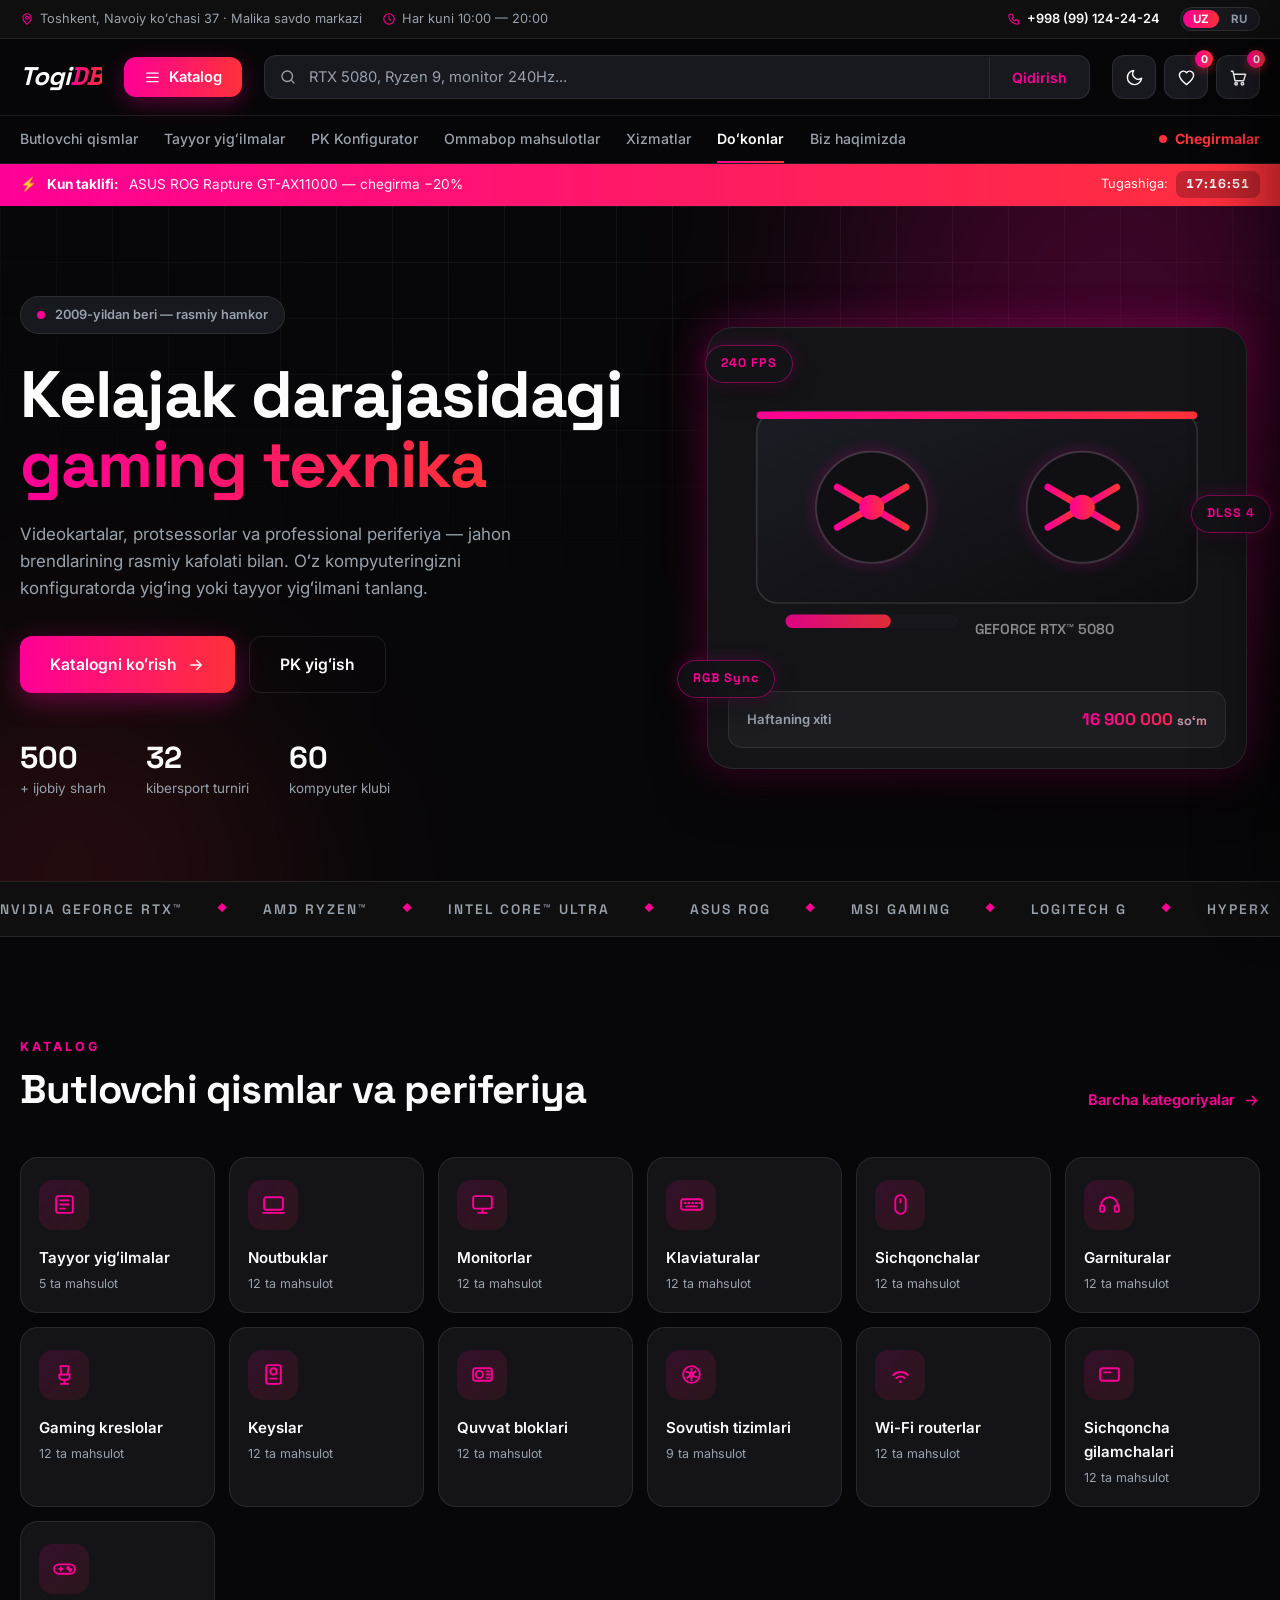
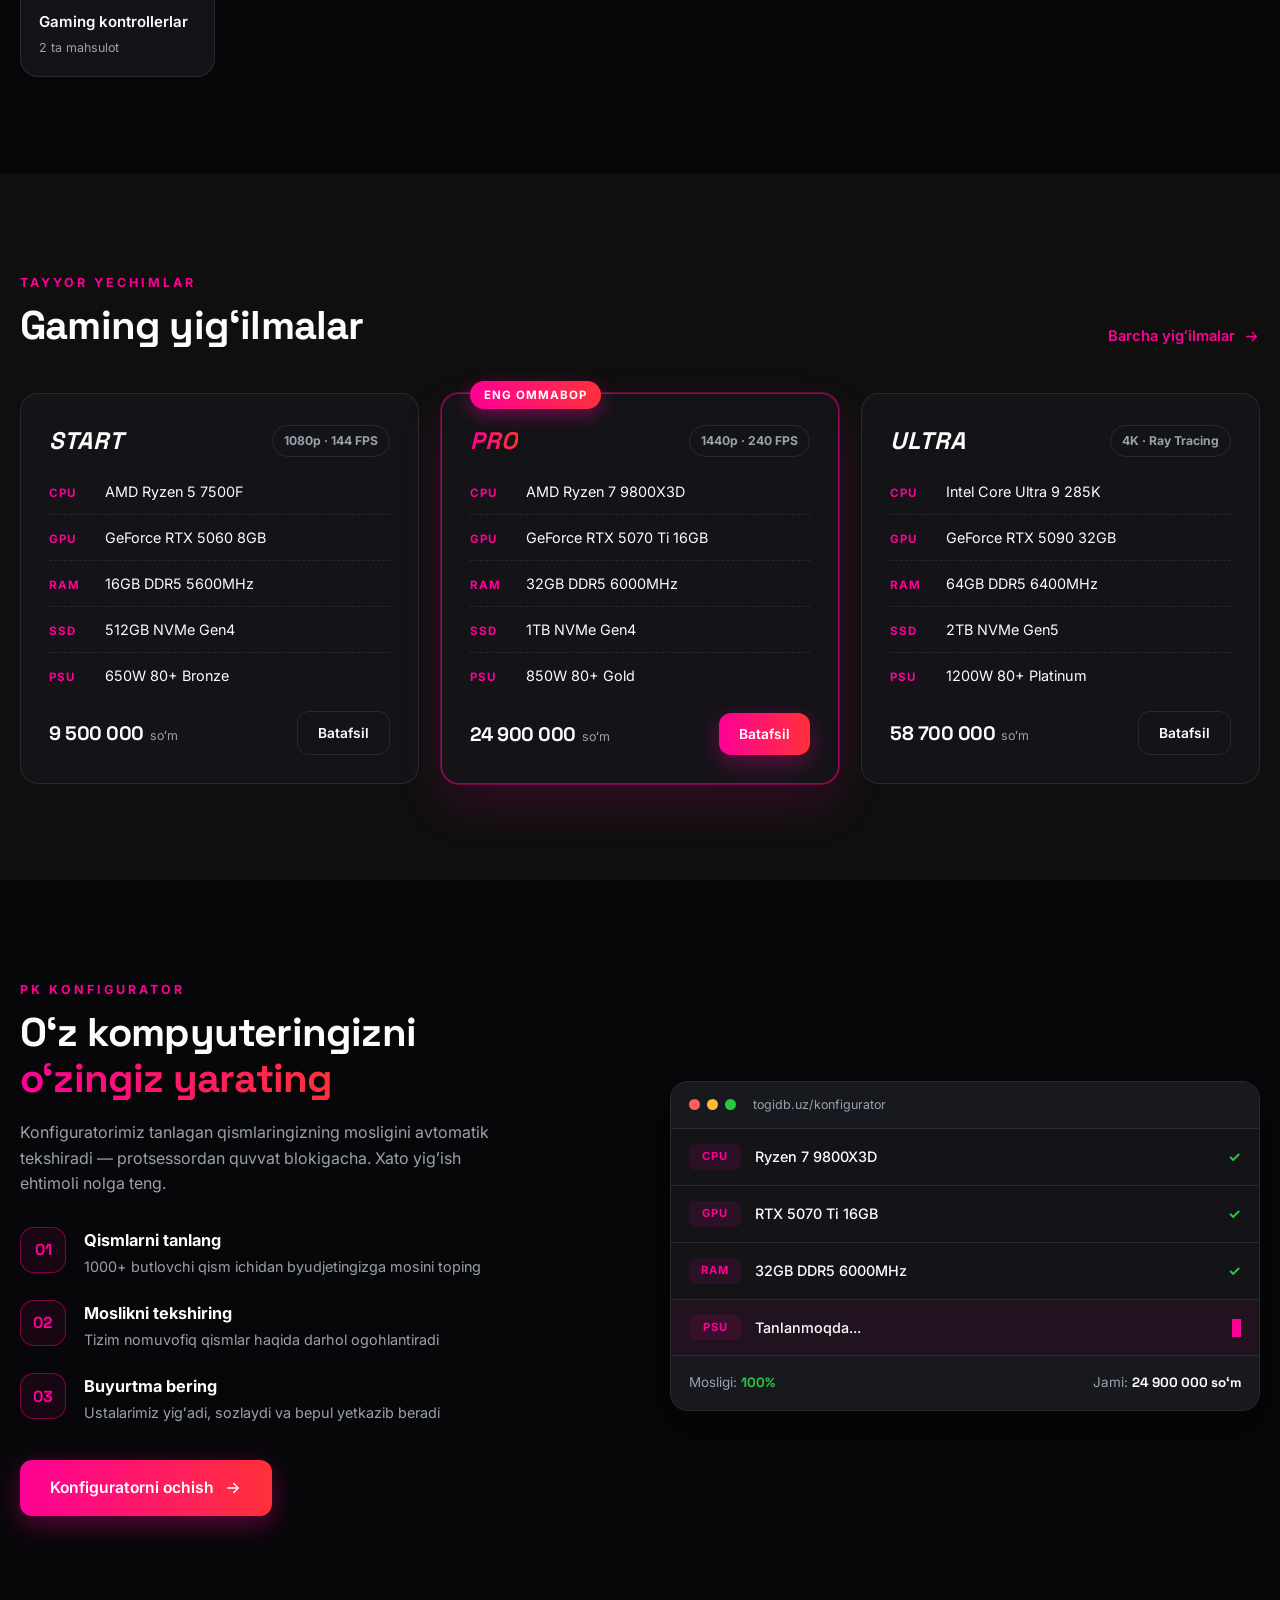
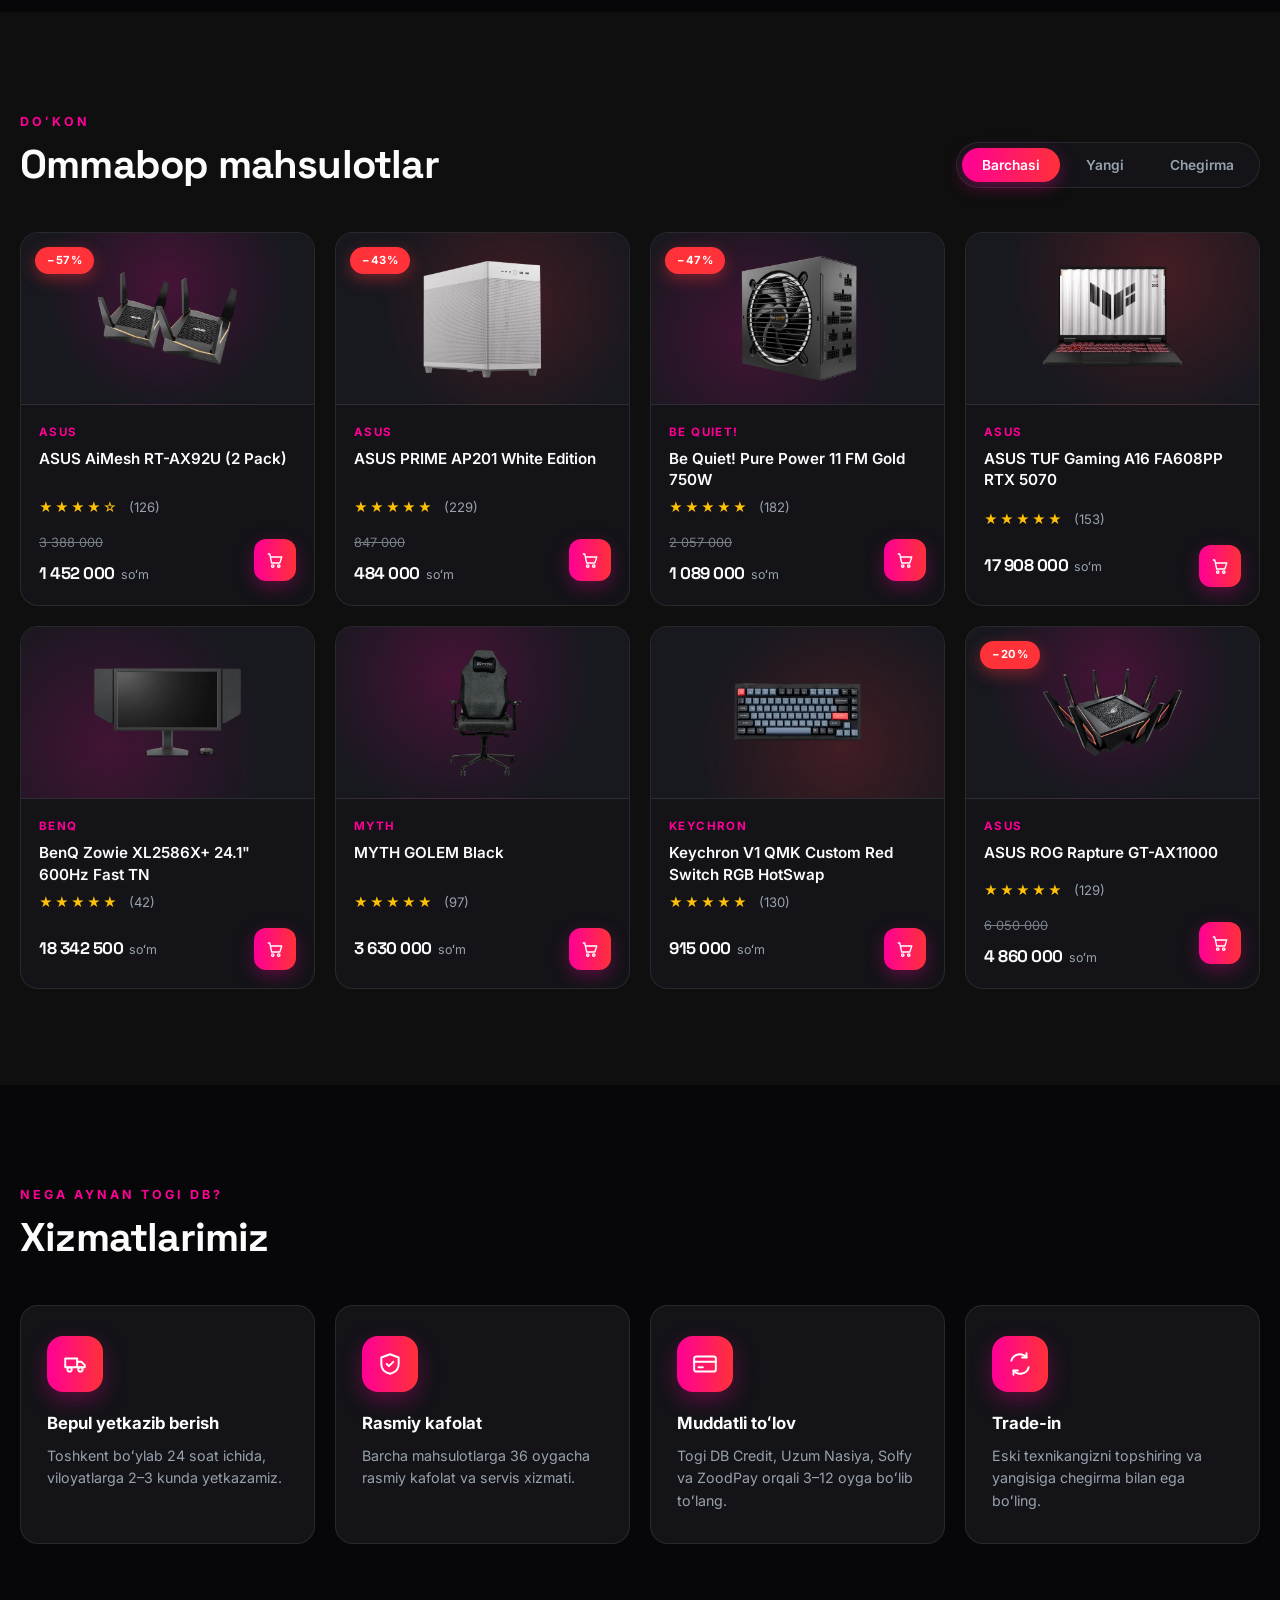
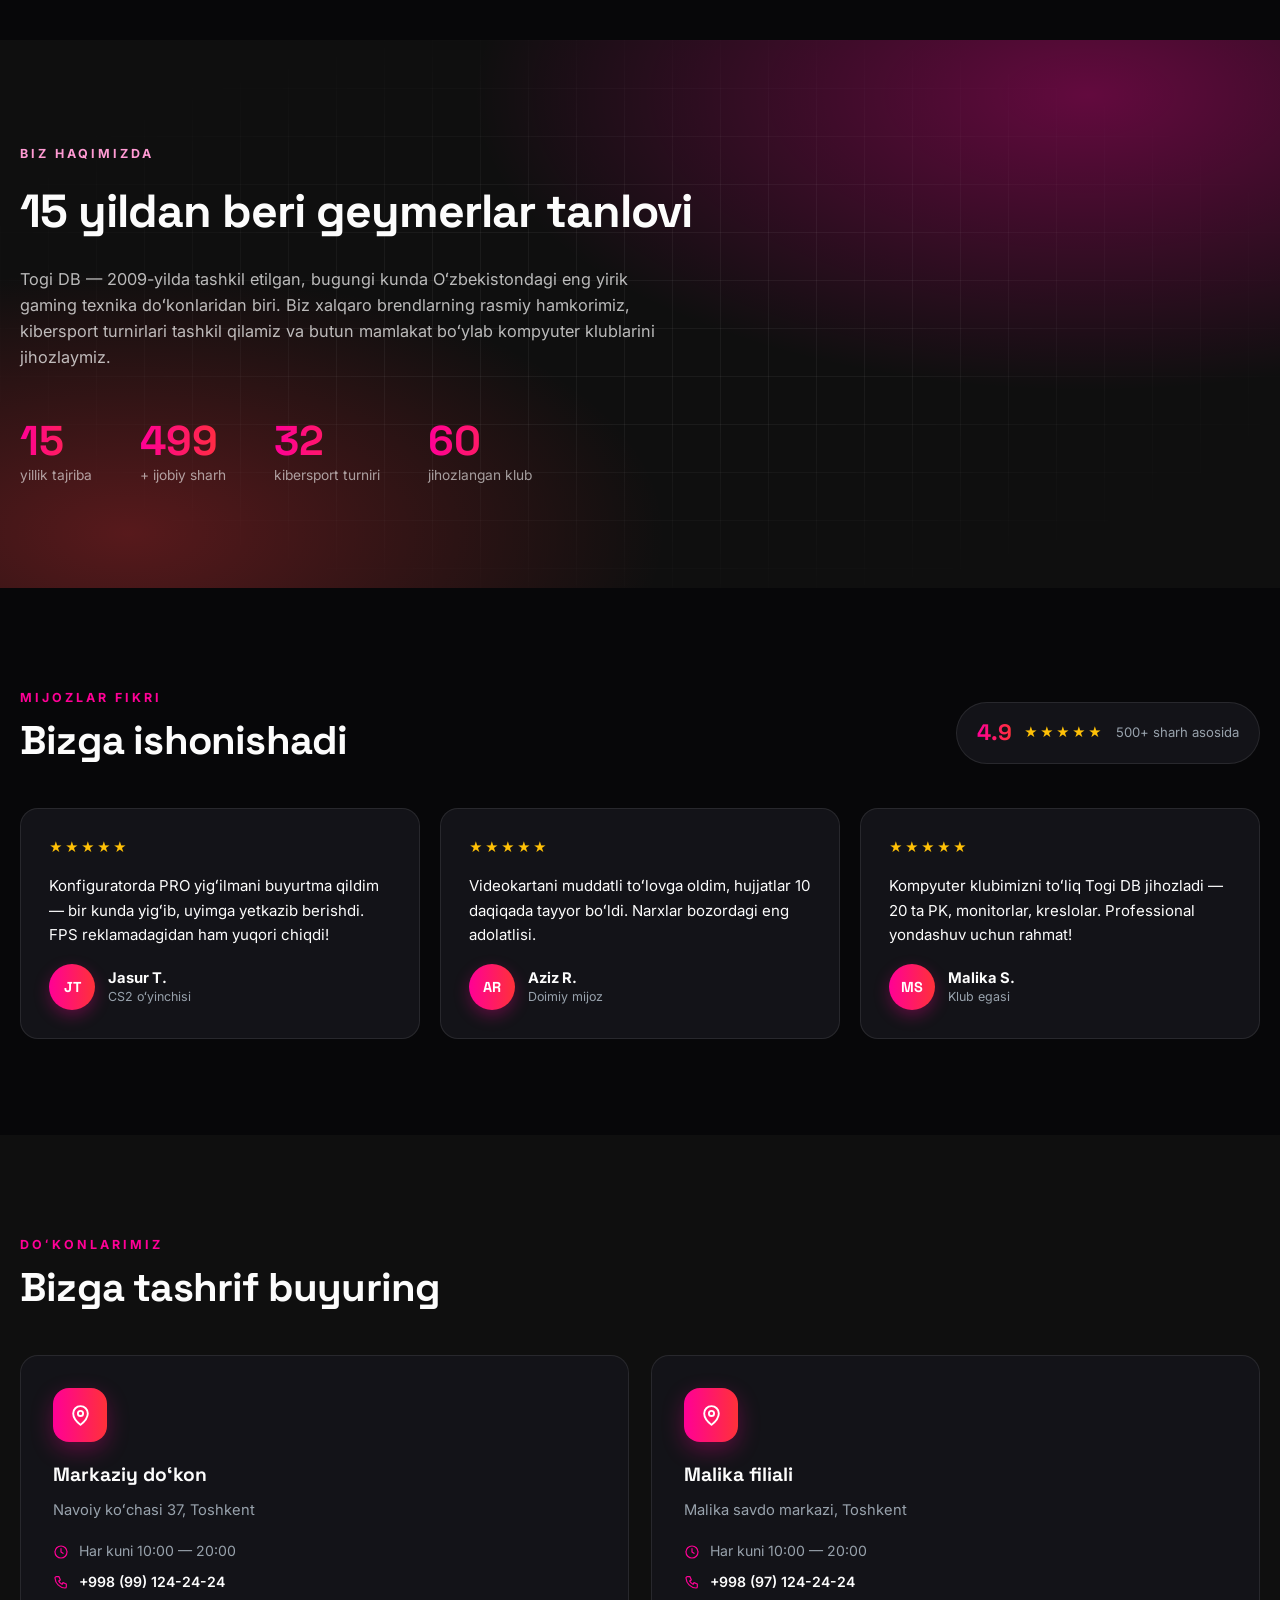
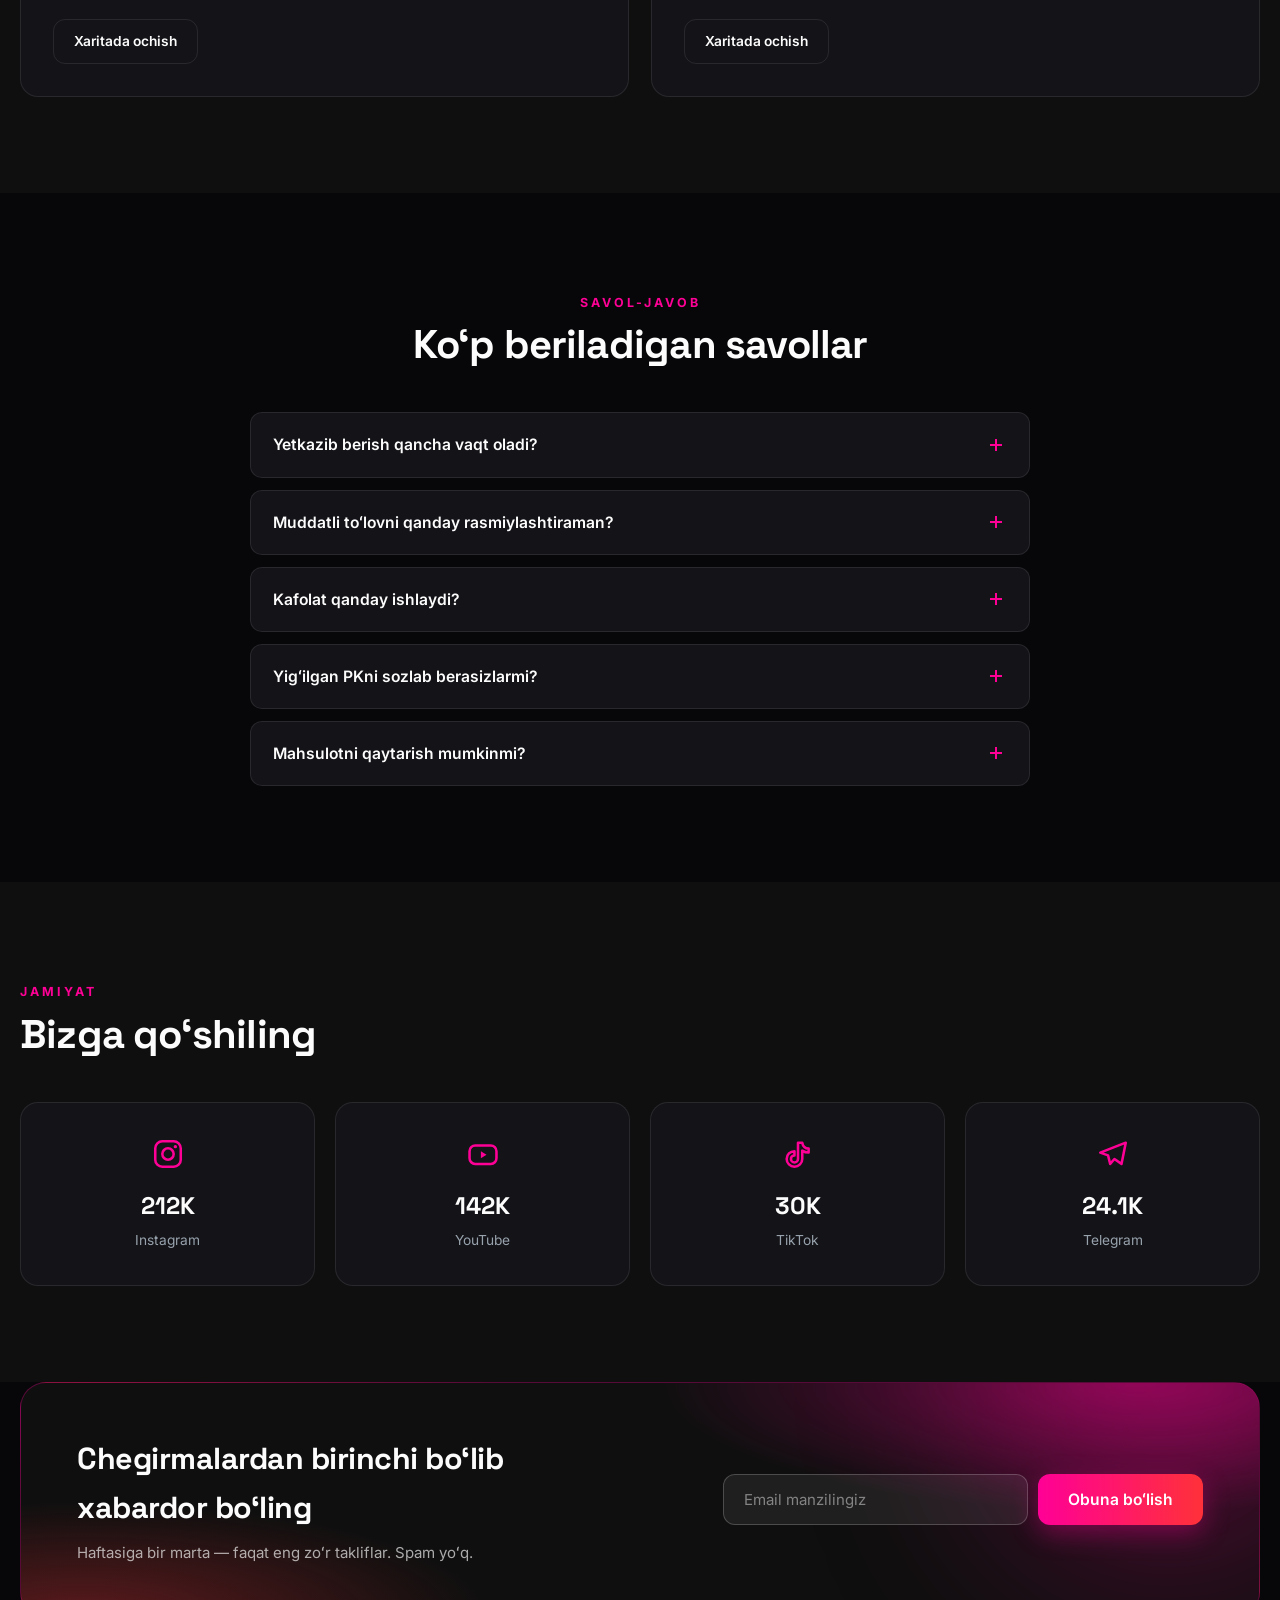
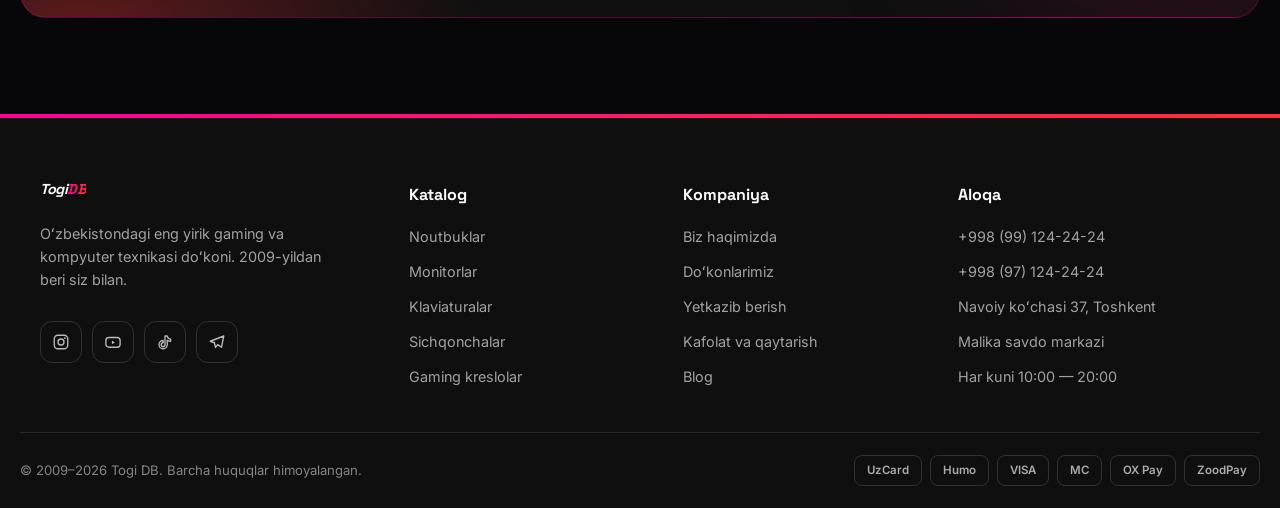
==== commit f7e5b332: "Brend UPG dan Togi DB shabloniga o'zgartirildi Barcha ko'rinuvchi brend nomi, logo (Togi + magenta D" ====
--- a/index.html
+++ b/index.html
@@ -4,26 +4,26 @@
   <meta charset="UTF-8">
   <meta name="viewport" content="width=device-width, initial-scale=1.0, viewport-fit=cover">
   <meta name="theme-color" content="#0f0f0f">
-  <meta name="description" content="UPG — 2009-yildan beri Oʻzbekistondagi eng yirik gaming va kompyuter texnikasi doʻkoni. Videokartalar, protsessorlar, tayyor yigʻilmalar va PK konfigurator.">
-  <title>UPG — Gaming va kompyuter texnikasi | Toshkent</title>
+  <meta name="description" content="Togi DB — 2009-yildan beri Oʻzbekistondagi eng yirik gaming va kompyuter texnikasi doʻkoni. Videokartalar, protsessorlar, tayyor yigʻilmalar va PK konfigurator.">
+  <title>Togi DB — Gaming va kompyuter texnikasi | Toshkent</title>
 
   <meta property="og:type" content="website">
-  <meta property="og:site_name" content="UPG">
-  <meta property="og:title" content="UPG — Gaming va kompyuter texnikasi | Toshkent">
+  <meta property="og:site_name" content="Togi DB">
+  <meta property="og:title" content="Togi DB — Gaming va kompyuter texnikasi | Toshkent">
   <meta property="og:description" content="Videokartalar, protsessorlar va professional periferiya — jahon brendlarining rasmiy kafolati bilan. 2009-yildan beri.">
   <meta property="og:locale" content="uz_UZ">
-  <meta property="og:url" content="https://crazyscode.github.io/upg-store/">
-  <meta property="og:image" content="https://crazyscode.github.io/upg-store/assets/logo.png">
-  <link rel="canonical" href="https://crazyscode.github.io/upg-store/">
+  <meta property="og:url" content="https://crazyscode.github.io/togidb-store/">
+  <meta property="og:image" content="https://crazyscode.github.io/togidb-store/assets/logo.png">
+  <link rel="canonical" href="https://crazyscode.github.io/togidb-store/">
 
   <link rel="icon" type="image/svg+xml" href="assets/favicon.svg">
 
   <!-- ===== PWA (mobil ilova) ===== -->
   <link rel="manifest" href="manifest.webmanifest">
-  <meta name="application-name" content="UPG">
+  <meta name="application-name" content="Togi DB">
   <meta name="mobile-web-app-capable" content="yes">
   <meta name="apple-mobile-web-app-capable" content="yes">
-  <meta name="apple-mobile-web-app-title" content="UPG">
+  <meta name="apple-mobile-web-app-title" content="Togi DB">
   <!-- black-translucent: status bar kontent ustida turadi, shuning uchun
        app.css'da header'ga safe-area-inset-top beriladi -->
   <meta name="apple-mobile-web-app-status-bar-style" content="black-translucent">
@@ -38,7 +38,7 @@
   <link rel="apple-touch-startup-image" href="assets/icons/splash-828x1792.png" media="(device-width: 414px) and (device-height: 896px) and (-webkit-device-pixel-ratio: 2) and (orientation: portrait)">
   <link rel="apple-touch-startup-image" href="assets/icons/splash-750x1334.png" media="(device-width: 375px) and (device-height: 667px) and (-webkit-device-pixel-ratio: 2) and (orientation: portrait)">
 
-  <script>(function(){try{var t=localStorage.getItem("upg-theme");if(t==="light"||t==="dark")document.documentElement.setAttribute("data-theme",t)}catch(e){}})();</script>
+  <script>(function(){try{var t=localStorage.getItem("togidb-theme");if(t==="light"||t==="dark")document.documentElement.setAttribute("data-theme",t)}catch(e){}})();</script>
   <noscript><style>.preloader{display:none}</style></noscript>
   <link rel="preconnect" href="https://fonts.googleapis.com">
   <link rel="preconnect" href="https://fonts.gstatic.com" crossorigin>
@@ -51,8 +51,8 @@
   {
     "@context": "https://schema.org",
     "@type": "Store",
-    "name": "UPG",
-    "url": "https://upg.uz",
+    "name": "Togi DB",
+    "url": "https://togidb.uz",
     "telephone": "+998991242424",
     "openingHours": "Mo-Su 10:00-20:00",
     "address": {
@@ -68,7 +68,7 @@
 
   <!-- ===== Preloader ===== -->
   <div class="preloader" id="preloader" aria-hidden="true">
-    <div class="preloader__logo">UPG<span>RADE</span></div>
+    <div class="preloader__logo">Togi<span>DB</span></div>
     <div class="preloader__bar"><i></i></div>
   </div>
 
@@ -101,8 +101,8 @@
   <!-- ===== Header ===== -->
   <header class="header" id="header">
     <div class="container header__inner">
-      <a class="logo" href="#" aria-label="UPG bosh sahifa">
-        <span class="logo__upg">UPG</span><span class="logo__rade">RADE</span>
+      <a class="logo" href="#" aria-label="Togi DB bosh sahifa">
+        <span class="logo__brand">Togi</span><span class="logo__accent">DB</span>
       </a>
 
       <button class="catalog-btn" type="button" id="catalogBtn" aria-expanded="false" aria-controls="megaMenu">
@@ -445,7 +445,7 @@
           <div class="config-mock">
             <div class="config-mock__bar">
               <i></i><i></i><i></i>
-              <span>upg.uz/konfigurator</span>
+              <span>togidb.uz/konfigurator</span>
             </div>
             <div class="config-mock__row">
               <span class="config-mock__part">CPU</span>
@@ -679,7 +679,7 @@
       <div class="container">
         <div class="section__head reveal">
           <div>
-            <span class="section__eyebrow" data-i18n="sv.eyebrow">Nega aynan UPG?</span>
+            <span class="section__eyebrow" data-i18n="sv.eyebrow">Nega aynan Togi DB?</span>
             <h2 class="section__title" data-i18n="sv.title">Xizmatlarimiz</h2>
           </div>
         </div>
@@ -697,7 +697,7 @@
           <div class="serv-card reveal">
             <div class="serv-card__icon"><svg viewBox="0 0 24 24"><rect x="2" y="5" width="20" height="14" rx="2"/><path d="M2 10h20M6 15h4"/></svg></div>
             <b data-i18n="sv3t">Muddatli toʻlov</b>
-            <p data-i18n="sv3d">UPG Credit, Uzum Nasiya, Solfy va ZoodPay orqali 3–12 oyga boʻlib toʻlang.</p>
+            <p data-i18n="sv3d">Togi DB Credit, Uzum Nasiya, Solfy va ZoodPay orqali 3–12 oyga boʻlib toʻlang.</p>
           </div>
           <div class="serv-card reveal">
             <div class="serv-card__icon"><svg viewBox="0 0 24 24"><path d="M4 9a8 8 0 0 1 14-3m2 9a8 8 0 0 1-14 3"/><path d="M18 2v4h-4M6 22v-4h4"/></svg></div>
@@ -715,7 +715,7 @@
           <span class="section__eyebrow section__eyebrow--light" data-i18n="ab.eyebrow">Biz haqimizda</span>
           <h2 class="about__title" data-i18n="ab.title">15 yildan beri geymerlar tanlovi</h2>
           <p data-i18n="ab.text">
-            UPG — 2009-yilda tashkil etilgan, bugungi kunda Oʻzbekistondagi eng yirik gaming
+            Togi DB — 2009-yilda tashkil etilgan, bugungi kunda Oʻzbekistondagi eng yirik gaming
             texnika doʻkonlaridan biri. Biz xalqaro brendlarning rasmiy hamkorimiz, kibersport
             turnirlari tashkil qilamiz va butun mamlakat boʻylab kompyuter klublarini jihozlaymiz.
           </p>
@@ -770,7 +770,7 @@
           <figure class="testi-card reveal">
             <div class="stars">★★★★★</div>
             <blockquote data-i18n="ts3.text">
-              Kompyuter klubimizni toʻliq UPG jihozladi — 20 ta PK, monitorlar, kreslolar.
+              Kompyuter klubimizni toʻliq Togi DB jihozladi — 20 ta PK, monitorlar, kreslolar.
               Professional yondashuv uchun rahmat!
             </blockquote>
             <figcaption>
@@ -836,7 +836,7 @@
           </details>
           <details class="faq__item reveal">
             <summary><span data-i18n="fq2q">Muddatli toʻlovni qanday rasmiylashtiraman?</span><i></i></summary>
-            <p data-i18n="fq2a">Doʻkonda yoki saytda UPG Credit, Uzum Nasiya, Solfy yoki ZoodPay orqali 3 daqiqada rasmiylashtiriladi. Faqat pasport kerak.</p>
+            <p data-i18n="fq2a">Doʻkonda yoki saytda Togi DB Credit, Uzum Nasiya, Solfy yoki ZoodPay orqali 3 daqiqada rasmiylashtiriladi. Faqat pasport kerak.</p>
           </details>
           <details class="faq__item reveal">
             <summary><span data-i18n="fq3q">Kafolat qanday ishlaydi?</span><i></i></summary>
@@ -909,7 +909,7 @@
     <div class="container footer__inner">
       <div class="footer__col footer__col--brand">
         <a class="logo" href="#">
-          <span class="logo__upg">UPG</span><span class="logo__rade">RADE</span>
+          <span class="logo__brand">Togi</span><span class="logo__accent">DB</span>
         </a>
         <p data-i18n="ft.desc">Oʻzbekistondagi eng yirik gaming va kompyuter texnikasi doʻkoni. 2009-yildan beri siz bilan.</p>
         <div class="footer__socials">
@@ -945,7 +945,7 @@
       </div>
     </div>
     <div class="container footer__bottom">
-      <span data-i18n="ft.copy">© 2009–2026 UPG. Barcha huquqlar himoyalangan.</span>
+      <span data-i18n="ft.copy">© 2009–2026 Togi DB. Barcha huquqlar himoyalangan.</span>
       <div class="footer__pay">
         <span>UzCard</span><span>Humo</span><span>VISA</span><span>MC</span><span>OX Pay</span><span>ZoodPay</span>
       </div>
--- a/css/style.css
+++ b/css/style.css
@@ -1,5 +1,5 @@
 /* ============================================================
-   UPG — zamonaviy dizayn
+   Togi DB — zamonaviy dizayn
    Brend ranglari saqlangan: #FF0096, #FF3139, #0f0f0f, #ededed
    ============================================================ */
 
@@ -175,15 +175,15 @@
   min-height: var(--header-h);
 }
 
-/* Logo — brend uslubida: UPG + magenta RADE */
+/* Logo — brend uslubida: Togi + magenta DB */
 .logo {
   font-family: var(--font-head);
   font-size: 1.6rem; font-weight: 700; font-style: italic;
   letter-spacing: -0.5px; display: inline-flex; line-height: 1;
   user-select: none;
 }
-.logo__upg { color: var(--text); }
-.logo__rade {
+.logo__brand { color: var(--text); }
+.logo__accent {
   background: var(--grad);
   -webkit-background-clip: text; background-clip: text;
   -webkit-text-fill-color: transparent; color: transparent;
@@ -1072,7 +1072,7 @@
 .footer__col a, .footer__col span { color: rgba(252, 252, 252, 0.62); font-size: 0.9rem; transition: color 0.2s; }
 .footer__col a:hover { color: var(--primary); }
 
-.footer__col--brand .logo__upg { color: #fcfcfc; }
+.footer__col--brand .logo__brand { color: #fcfcfc; }
 .footer__col--brand p { color: rgba(252, 252, 252, 0.62); font-size: 0.9rem; max-width: 300px; margin-top: 14px; }
 
 .footer__socials { display: flex; gap: 10px; margin-top: 18px; }
--- a/css/shop.css
+++ b/css/shop.css
@@ -1,5 +1,5 @@
 /* ============================================================
-   UPG — doʻkon sahifalari stillari
+   Togi DB — doʻkon sahifalari stillari
    (category.html, product.html, savat oynasi, yangi media turlari)
    ============================================================ */
 
--- a/css/app.css
+++ b/css/app.css
@@ -1,5 +1,5 @@
 /* ============================================================
-   UPG — mobil ilova qobigʻi (PWA)
+   Togi DB — mobil ilova qobigʻi (PWA)
 
    Bu fayl saytning desktop koʻrinishiga tegmaydi. Ichidagi hamma narsa
    yo mobil kenglikda (<=860px), yo standalone rejimda (ilova sifatida
